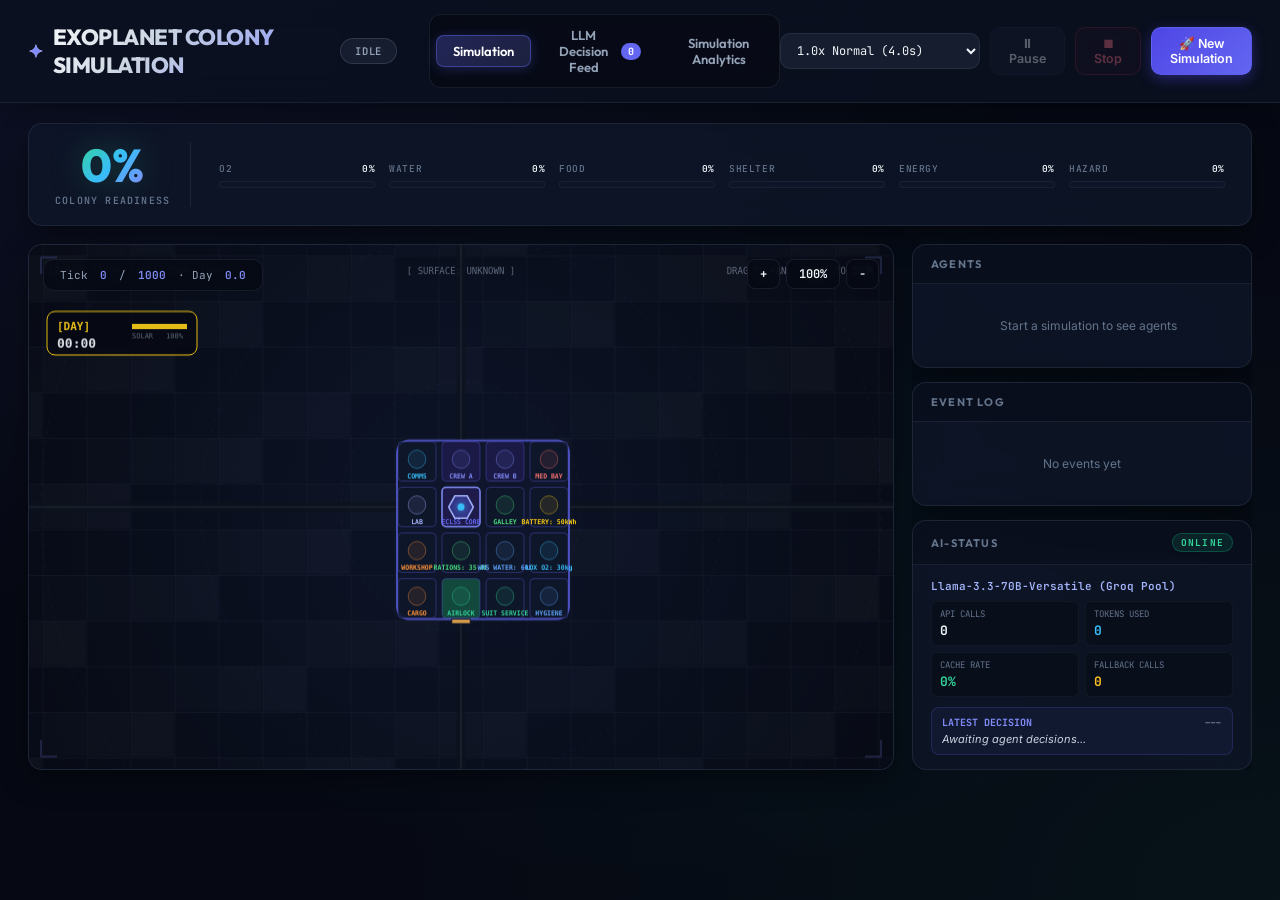
==== frontend/index.html @ 88c15e95 "Initial commit: Exoplanet Survival Simulation - Microsoft AI Innovators LLM-powered multi-agent colo" ====
<!DOCTYPE html>
<html lang="en">

<head>
    <meta charset="UTF-8">
    <meta name="viewport" content="width=device-width, initial-scale=1.0">
    <title>Exoplanet Colony Simulation</title>
    <meta name="description" content="AI-driven multi-agent colony simulation on exoplanets">
    <link
        href="https://fonts.googleapis.com/css2?family=Outfit:wght@400;500;600;700;800&family=Inter:wght@300;400;500;600;700&family=JetBrains+Mono:wght@400;500;600&display=swap"
        rel="stylesheet">
    <style>
        :root {
            --bg-primary: #060913;
            --bg-secondary: #0b1120;
            --bg-card: rgba(15, 23, 42, 0.75);
            --bg-card-hover: rgba(30, 41, 59, 0.85);
            --border: rgba(148, 163, 184, 0.12);
            --border-glow: rgba(99, 102, 241, 0.25);
            --text-primary: #f1f5f9;
            --text-secondary: #94a3b8;
            --text-muted: #64748b;
            --accent: #6366f1;
            --accent-light: #818cf8;
            --accent-glow: rgba(99, 102, 241, 0.35);
            --success: #10b981;
            --warning: #f59e0b;
            --danger: #f43f5e;
            --info: #0284c7;
            --o2: #38bdf8;
            --water: #06b6d4;
            --food: #10b981;
            --shelter: #f59e0b;
            --energy: #a855f7;
            --hazard: #f43f5e;
            --radius: 14px;
            --shadow: 0 10px 30px -5px rgba(0, 0, 0, 0.5);
        }

        * {
            box-sizing: border-box;
            margin: 0;
            padding: 0;
        }

        body {
            font-family: 'Inter', system-ui, -apple-system, sans-serif;
            background: var(--bg-primary);
            background-image:
                radial-gradient(at 0% 0%, rgba(99, 102, 241, 0.08) 0px, transparent 50%),
                radial-gradient(at 100% 100%, rgba(16, 185, 129, 0.05) 0px, transparent 50%),
                radial-gradient(at 50% 50%, rgba(6, 182, 212, 0.04) 0px, transparent 70%);
            background-attachment: fixed;
            color: var(--text-primary);
            min-height: 100vh;
            overflow-x: hidden;
        }

        /* === HEADER === */
        .header {
            background: rgba(11, 17, 32, 0.85);
            border-bottom: 1px solid var(--border);
            padding: 14px 28px;
            display: flex;
            align-items: center;
            justify-content: space-between;
            position: sticky;
            top: 0;
            z-index: 100;
            backdrop-filter: blur(16px);
            box-shadow: 0 4px 20px rgba(0, 0, 0, 0.3);
        }

        .header-left {
            display: flex;
            align-items: center;
            gap: 16px;
        }

        .logo {
            font-family: 'Outfit', sans-serif;
            font-size: 22px;
            font-weight: 800;
            background: linear-gradient(135deg, #ffffff 0%, #cbd5e1 40%, #818cf8 100%);
            -webkit-background-clip: text;
            -webkit-text-fill-color: transparent;
            letter-spacing: -0.5px;
            display: flex;
            align-items: center;
            gap: 10px;
        }

        .logo::before {
            content: '✦';
            font-size: 18px;
            color: var(--accent-light);
            -webkit-text-fill-color: var(--accent-light);
        }

        .status-badge {
            padding: 5px 14px;
            border-radius: 20px;
            font-family: 'JetBrains Mono', monospace;
            font-size: 10.5px;
            font-weight: 600;
            text-transform: uppercase;
            letter-spacing: 0.8px;
            backdrop-filter: blur(8px);
        }

        .status-idle {
            background: rgba(100, 116, 139, 0.15);
            color: var(--text-secondary);
            border: 1px solid rgba(148, 163, 184, 0.2);
        }

        .status-running {
            background: rgba(16, 185, 129, 0.12);
            color: #34d399;
            border: 1px solid rgba(16, 185, 129, 0.35);
            box-shadow: 0 0 12px rgba(16, 185, 129, 0.2);
            animation: pulse 2s infinite;
        }

        .status-paused {
            background: rgba(245, 158, 11, 0.15);
            color: #fbbf24;
            border: 1px solid rgba(245, 158, 11, 0.35);
        }

        .status-stopped {
            background: rgba(244, 63, 94, 0.15);
            color: #fb7185;
            border: 1px solid rgba(244, 63, 94, 0.35);
        }

        .status-restarting {
            background: rgba(168, 85, 247, 0.14);
            color: #c084fc;
            border: 1px solid rgba(168, 85, 247, 0.4);
            box-shadow: 0 0 12px rgba(168, 85, 247, 0.18);
        }

        .debug-mode-badge {
            border: 1px solid rgba(244, 63, 94, 0.42);
            border-radius: 999px;
            background: rgba(76, 5, 25, 0.5);
            color: #fecdd3;
            padding: 5px 10px;
            display: inline-flex;
            align-items: center;
            gap: 6px;
            font: 600 10px/1 'JetBrains Mono', monospace;
            letter-spacing: 0.45px;
            cursor: pointer;
            transition: border-color 0.2s ease, background 0.2s ease, transform 0.2s ease;
        }

        .debug-mode-badge:hover {
            border-color: rgba(251, 113, 133, 0.8);
            background: rgba(136, 19, 55, 0.48);
            transform: translateY(-1px);
        }

        .debug-mode-badge.pending {
            border-color: rgba(192, 132, 252, 0.65);
            background: rgba(88, 28, 135, 0.4);
            color: #e9d5ff;
        }

        .debug-mode-badge.hidden,
        .debug-loop-panel.hidden {
            display: none;
        }

        .debug-live-dot {
            width: 7px;
            height: 7px;
            border-radius: 50%;
            background: #fb7185;
            box-shadow: 0 0 9px rgba(251, 113, 133, 0.85);
            animation: debugPulse 1.35s ease-in-out infinite;
        }

        .debug-mode-badge.pending .debug-live-dot {
            background: #c084fc;
            box-shadow: 0 0 9px rgba(192, 132, 252, 0.9);
        }

        @keyframes debugPulse {
            0%, 100% { opacity: 1; transform: scale(1); }
            50% { opacity: 0.45; transform: scale(0.72); }
        }

        @keyframes pulse {

            0%,
            100% {
                opacity: 1;
                transform: scale(1);
            }

            50% {
                opacity: 0.85;
                transform: scale(0.98);
            }
        }

        .header-controls {
            display: flex;
            gap: 10px;
            align-items: center;
        }

        .btn {
            padding: 8px 18px;
            border-radius: 10px;
            border: 1px solid var(--border);
            background: rgba(30, 41, 59, 0.6);
            color: var(--text-primary);
            font-family: 'Inter', sans-serif;
            font-size: 12.5px;
            font-weight: 600;
            cursor: pointer;
            transition: all 0.25s cubic-bezier(0.4, 0, 0.2, 1);
            display: flex;
            align-items: center;
            gap: 6px;
            backdrop-filter: blur(8px);
        }

        .btn:hover {
            background: rgba(51, 65, 85, 0.8);
            border-color: rgba(129, 140, 248, 0.5);
            transform: translateY(-1px);
        }

        .btn-primary {
            background: linear-gradient(135deg, #4f46e5 0%, #6366f1 100%);
            border-color: rgba(99, 102, 241, 0.5);
            color: white;
            box-shadow: 0 4px 14px rgba(79, 70, 229, 0.4);
        }

        .btn-primary:hover {
            background: linear-gradient(135deg, #4338ca 0%, #4f46e5 100%);
            box-shadow: 0 6px 20px rgba(99, 102, 241, 0.6);
        }

        .btn-danger {
            border-color: rgba(244, 63, 94, 0.4);
            color: #fb7185;
            background: rgba(244, 63, 94, 0.08);
        }

        .btn-danger:hover {
            background: rgba(244, 63, 94, 0.2);
            border-color: #f43f5e;
        }

        .btn:disabled {
            opacity: 0.35;
            cursor: not-allowed;
            transform: none;
            box-shadow: none;
        }

        .speed-select {
            padding: 8px 12px;
            border-radius: 10px;
            border: 1px solid var(--border);
            background: rgba(30, 41, 59, 0.6);
            color: var(--text-primary);
            font-family: 'JetBrains Mono', monospace;
            font-size: 12px;
            outline: none;
            cursor: pointer;
        }

        .speed-select:focus {
            border-color: var(--accent);
        }

        /* === MAIN LAYOUT === */
        .main {
            display: grid;
            grid-template-columns: 1fr 340px;
            grid-template-rows: auto 1fr;
            gap: 18px;
            padding: 20px 28px;
            max-height: calc(100vh - 64px);
        }

        /* === COLONY SCORE (top bar) === */
        .colony-bar {
            grid-column: 1 / -1;
            background: rgba(15, 23, 42, 0.75);
            border: 1px solid var(--border);
            border-radius: var(--radius);
            padding: 18px 26px;
            display: flex;
            align-items: center;
            gap: 28px;
            backdrop-filter: blur(16px);
            box-shadow: var(--shadow);
        }

        .colony-overall {
            display: flex;
            flex-direction: column;
            align-items: center;
            min-width: 130px;
            padding-right: 20px;
            border-right: 1px solid var(--border);
        }

        .colony-score-value {
            font-family: 'Outfit', sans-serif;
            font-size: 46px;
            font-weight: 800;
            line-height: 1;
            background: linear-gradient(135deg, #34d399 0%, #38bdf8 50%, #818cf8 100%);
            -webkit-background-clip: text;
            -webkit-text-fill-color: transparent;
            filter: drop-shadow(0 0 16px rgba(52, 211, 153, 0.25));
        }

        .colony-score-label {
            font-family: 'JetBrains Mono', monospace;
            font-size: 10px;
            color: var(--text-muted);
            text-transform: uppercase;
            letter-spacing: 1.2px;
            margin-top: 6px;
            font-weight: 600;
        }

        .colony-categories {
            flex: 1;
            display: grid;
            grid-template-columns: repeat(6, 1fr);
            gap: 14px;
        }

        .cat-item {
            display: flex;
            flex-direction: column;
            gap: 6px;
        }

        .cat-label {
            font-family: 'JetBrains Mono', monospace;
            font-size: 9.5px;
            color: var(--text-muted);
            text-transform: uppercase;
            letter-spacing: 0.6px;
            display: flex;
            justify-content: space-between;
            font-weight: 500;
        }

        .cat-label span:last-child {
            color: var(--text-primary);
            font-weight: 600;
        }

        .cat-bar {
            height: 7px;
            border-radius: 4px;
            background: rgba(15, 23, 42, 0.9);
            border: 1px solid rgba(255, 255, 255, 0.05);
            overflow: hidden;
        }

        .cat-fill {
            height: 100%;
            border-radius: 4px;
            transition: width 0.6s cubic-bezier(0.4, 0, 0.2, 1);
        }

        .cat-o2 .cat-fill {
            background: linear-gradient(90deg, #0284c7, #38bdf8);
        }

        .cat-water .cat-fill {
            background: linear-gradient(90deg, #0891b2, #06b6d4);
        }

        .cat-food .cat-fill {
            background: linear-gradient(90deg, #059669, #10b981);
        }

        .cat-shelter .cat-fill {
            background: linear-gradient(90deg, #d97706, #f59e0b);
        }

        .cat-energy .cat-fill {
            background: linear-gradient(90deg, #7c3aed, #a855f7);
        }

        .cat-hazard .cat-fill {
            background: linear-gradient(90deg, #e11d48, #f43f5e);
        }

        /* === SIMULATION VIEW === */
        .sim-area {
            background: rgba(15, 23, 42, 0.85);
            border: 1px solid var(--border);
            border-radius: var(--radius);
            overflow: hidden;
            position: relative;
            min-height: 440px;
            box-shadow: var(--shadow);
            user-select: none;
        }

        .sim-canvas {
            width: 100%;
            height: 100%;
            display: block;
            cursor: grab;
        }

        .sim-canvas:active {
            cursor: grabbing;
        }

        .tick-counter {
            position: absolute;
            top: 14px;
            left: 14px;
            background: rgba(6, 9, 19, 0.8);
            border: 1px solid var(--border);
            backdrop-filter: blur(12px);
            padding: 8px 16px;
            border-radius: 10px;
            font-family: 'JetBrains Mono', monospace;
            font-size: 11px;
            color: var(--text-secondary);
            display: flex;
            gap: 12px;
            align-items: center;
            z-index: 10;
        }

        .tick-counter span {
            color: #818cf8;
            font-weight: 600;
        }

        .map-controls {
            position: absolute;
            top: 14px;
            right: 14px;
            display: flex;
            gap: 6px;
            z-index: 10;
        }

        .map-btn {
            background: rgba(6, 9, 19, 0.8);
            border: 1px solid var(--border);
            color: var(--text-primary);
            backdrop-filter: blur(12px);
            padding: 6px 12px;
            border-radius: 8px;
            font-family: 'JetBrains Mono', monospace;
            font-size: 12px;
            font-weight: 600;
            cursor: pointer;
            transition: all 0.2s;
        }

        .map-btn:hover {
            background: rgba(30, 41, 59, 0.9);
            border-color: var(--accent);
            color: #818cf8;
        }

        /* === SIDEBAR === */
        .sidebar {
            display: flex;
            flex-direction: column;
            gap: 14px;
            overflow-y: auto;
            max-height: calc(100vh - 180px);
            scrollbar-width: thin;
            scrollbar-color: var(--border) transparent;
        }

        .panel {
            background: rgba(15, 23, 42, 0.75);
            border: 1px solid var(--border);
            border-radius: var(--radius);
            overflow: hidden;
            backdrop-filter: blur(16px);
            box-shadow: var(--shadow);
        }

        .panel-header {
            padding: 12px 18px;
            font-family: 'Outfit', sans-serif;
            font-size: 11px;
            font-weight: 700;
            text-transform: uppercase;
            letter-spacing: 1.2px;
            color: var(--text-muted);
            border-bottom: 1px solid var(--border);
            background: rgba(6, 9, 19, 0.4);
            display: flex;
            align-items: center;
            justify-content: space-between;
        }

        .panel-body {
            padding: 14px 18px;
        }

        #agentsPanel {
            max-height: 380px;
            overflow-y: auto;
            scrollbar-width: thin;
            scrollbar-color: rgba(148, 163, 184, 0.2) transparent;
            padding-right: 6px;
        }

        /* === AGENT CARDS === */
        .agent-card {
            padding: 12px;
            border: 1px solid rgba(255, 255, 255, 0.04);
            border-radius: 10px;
            background: rgba(30, 41, 59, 0.3);
            margin-bottom: 8px;
            transition: all 0.2s cubic-bezier(0.4, 0, 0.2, 1);
        }

        .agent-card:last-child {
            margin-bottom: 0;
        }

        .agent-card:hover {
            background: rgba(30, 41, 59, 0.6);
            border-color: rgba(129, 140, 248, 0.3);
            transform: translateX(2px);
        }

        .agent-card:last-child {
            border-bottom: none;
        }

        .agent-card:hover {
            background: rgba(255, 255, 255, 0.03);
        }

        .agent-header {
            display: flex;
            align-items: center;
            justify-content: space-between;
            margin-bottom: 8px;
        }

        .agent-name {
            font-weight: 600;
            font-size: 13px;
            display: flex;
            align-items: center;
            gap: 6px;
        }

        .agent-status-dot {
            width: 6px;
            height: 6px;
            border-radius: 50%;
            background: var(--success);
        }

        .agent-status-dot.dead {
            background: var(--danger);
        }

        .agent-action {
            font-size: 11px;
            color: var(--text-muted);
            font-family: 'JetBrains Mono', monospace;
        }

        .need-bars {
            display: grid;
            grid-template-columns: repeat(2, 1fr);
            gap: 5px 8px;
            margin-top: 4px;
        }

        .need-bar {
            display: flex;
            flex-direction: column;
            gap: 2px;
            background: rgba(15, 23, 42, 0.4);
            padding: 3px 6px;
            border-radius: 4px;
            border: 1px solid rgba(255, 255, 255, 0.03);
        }

        .need-header {
            display: flex;
            justify-content: space-between;
            align-items: center;
            font-size: 8.5px;
            font-family: 'JetBrains Mono', monospace;
            line-height: 1.1;
        }

        .need-label {
            font-size: 8.5px;
            color: var(--text-muted);
            font-weight: 700;
            text-transform: uppercase;
        }

        .need-status {
            font-size: 8px;
            font-weight: 700;
            white-space: nowrap;
        }

        .need-track {
            height: 3.5px;
            border-radius: 2px;
            background: rgba(2, 6, 23, 0.8);
            overflow: hidden;
            margin-top: 1px;
        }

        .need-fill {
            height: 100%;
            border-radius: 2px;
            transition: width 0.3s ease, background 0.3s;
        }

        /* === EVENT LOG === */
        .event-log {
            max-height: 200px;
            overflow-y: auto;
            scrollbar-width: thin;
        }

        .event-item {
            padding: 6px 0;
            font-size: 12px;
            color: var(--text-secondary);
            border-bottom: 1px solid rgba(255, 255, 255, 0.03);
            display: flex;
            gap: 8px;
        }

        .event-tick {
            font-family: 'JetBrains Mono', monospace;
            color: var(--text-muted);
            font-size: 10px;
            min-width: 36px;
        }

        .event-text {
            flex: 1;
        }

        .event-death {
            color: var(--danger);
        }

        .event-build {
            color: var(--success);
        }

        .event-world {
            color: var(--warning);
        }

        .event-llm {
            color: #c084fc;
            font-weight: 500;
        }

        /* === START MODAL === */
        .modal-overlay {
            position: fixed;
            inset: 0;
            background: rgba(0, 0, 0, 0.6);
            backdrop-filter: blur(4px);
            z-index: 200;
            display: flex;
            align-items: center;
            justify-content: center;
        }

        .modal-overlay.hidden {
            display: none;
        }

        .modal {
            background: var(--bg-card);
            border: 1px solid var(--border);
            border-radius: 16px;
            padding: 32px;
            width: 420px;
            box-shadow: var(--shadow);
        }

        .modal h2 {
            font-size: 20px;
            font-weight: 700;
            margin-bottom: 20px;
            background: linear-gradient(135deg, var(--accent), #818cf8);
            -webkit-background-clip: text;
            -webkit-text-fill-color: transparent;
        }

        .form-group {
            margin-bottom: 16px;
        }

        .form-group label {
            display: block;
            font-size: 12px;
            color: var(--text-muted);
            margin-bottom: 6px;
            text-transform: uppercase;
            letter-spacing: 0.5px;
        }

        .form-group select,
        .form-group input {
            width: 100%;
            padding: 10px 12px;
            border-radius: 8px;
            border: 1px solid var(--border);
            background: var(--bg-primary);
            color: var(--text-primary);
            font-family: inherit;
            font-size: 14px;
        }

        .modal-actions {
            display: flex;
            gap: 8px;
            margin-top: 24px;
        }

        .modal-actions .btn {
            flex: 1;
            justify-content: center;
        }

        .debug-launch-card {
            margin-top: 4px;
            padding: 14px;
            border: 1px solid rgba(244, 63, 94, 0.25);
            border-radius: 11px;
            background: linear-gradient(135deg, rgba(76, 5, 25, 0.24), rgba(88, 28, 135, 0.14));
        }

        .form-group label.debug-toggle-control {
            margin: 0;
            display: flex;
            align-items: flex-start;
            gap: 11px;
            color: var(--text-primary);
            text-transform: none;
            letter-spacing: 0;
            cursor: pointer;
        }

        .debug-toggle-control input {
            position: absolute;
            opacity: 0;
            pointer-events: none;
        }

        .debug-toggle-switch {
            position: relative;
            width: 38px;
            height: 21px;
            flex: 0 0 38px;
            margin-top: 1px;
            border-radius: 999px;
            border: 1px solid rgba(148, 163, 184, 0.34);
            background: rgba(30, 41, 59, 0.9);
            transition: background 0.2s ease, border-color 0.2s ease;
        }

        .debug-toggle-switch::after {
            content: '';
            position: absolute;
            top: 3px;
            left: 3px;
            width: 13px;
            height: 13px;
            border-radius: 50%;
            background: #94a3b8;
            transition: transform 0.2s ease, background 0.2s ease;
        }

        .debug-toggle-control input:checked + .debug-toggle-switch {
            border-color: rgba(251, 113, 133, 0.72);
            background: rgba(190, 18, 60, 0.72);
        }

        .debug-toggle-control input:checked + .debug-toggle-switch::after {
            transform: translateX(17px);
            background: #fff1f2;
        }

        .debug-toggle-control input:focus-visible + .debug-toggle-switch {
            outline: 2px solid #818cf8;
            outline-offset: 2px;
        }

        .debug-toggle-copy strong {
            display: block;
            font-size: 12.5px;
            color: #fda4af;
        }

        .debug-toggle-copy small {
            display: block;
            margin-top: 3px;
            color: var(--text-muted);
            font-size: 10.5px;
            line-height: 1.4;
        }

        .debug-delay-setting {
            display: grid;
            grid-template-columns: 1fr 100px;
            align-items: center;
            gap: 12px;
            margin-top: 12px;
            padding-top: 11px;
            border-top: 1px solid rgba(244, 63, 94, 0.14);
        }

        .debug-delay-setting span {
            color: var(--text-secondary);
            font-size: 11px;
        }

        .form-group .debug-delay-setting input {
            padding: 7px 9px;
            text-align: right;
            font-family: 'JetBrains Mono', monospace;
            font-size: 12px;
        }

        .form-group .debug-delay-setting input:disabled {
            opacity: 0.45;
            cursor: not-allowed;
        }

        .debug-loop-panel {
            position: fixed;
            top: 78px;
            right: 18px;
            z-index: 98;
            width: min(380px, calc(100vw - 36px));
            max-height: calc(100vh - 96px);
            overflow: hidden;
            border: 1px solid rgba(244, 63, 94, 0.34);
            border-radius: 14px;
            background: rgba(9, 13, 27, 0.94);
            box-shadow: 0 18px 50px rgba(0, 0, 0, 0.48), 0 0 24px rgba(190, 18, 60, 0.08);
            backdrop-filter: blur(18px);
        }

        .debug-loop-panel.pending {
            border-color: rgba(192, 132, 252, 0.44);
            box-shadow: 0 18px 50px rgba(0, 0, 0, 0.48), 0 0 26px rgba(126, 34, 206, 0.12);
        }

        .debug-loop-panel.collapsed {
            width: min(310px, calc(100vw - 36px));
        }

        .debug-loop-panel.collapsed .debug-loop-body {
            display: none;
        }

        .debug-loop-header {
            min-height: 48px;
            padding: 10px 12px;
            display: flex;
            align-items: center;
            justify-content: space-between;
            gap: 10px;
            border-bottom: 1px solid rgba(244, 63, 94, 0.14);
            background: linear-gradient(120deg, rgba(76, 5, 25, 0.42), rgba(30, 41, 59, 0.2));
        }

        .debug-loop-panel.collapsed .debug-loop-header {
            border-bottom: 0;
        }

        .debug-loop-title {
            display: flex;
            align-items: center;
            gap: 8px;
            min-width: 0;
        }

        .debug-loop-title-copy {
            min-width: 0;
        }

        .debug-loop-title-copy strong {
            display: block;
            color: #fecdd3;
            font: 700 11px/1.2 'JetBrains Mono', monospace;
            letter-spacing: 0.5px;
        }

        .debug-loop-title-copy span {
            display: block;
            margin-top: 2px;
            overflow: hidden;
            color: #94a3b8;
            font-size: 9.5px;
            text-overflow: ellipsis;
            white-space: nowrap;
        }

        .debug-panel-toggle {
            width: 28px;
            height: 28px;
            display: grid;
            place-items: center;
            border: 1px solid rgba(148, 163, 184, 0.2);
            border-radius: 7px;
            background: rgba(15, 23, 42, 0.64);
            color: #cbd5e1;
            cursor: pointer;
        }

        .debug-loop-body {
            padding: 12px;
            overflow-y: auto;
            max-height: calc(100vh - 145px);
        }

        .debug-loop-stats {
            display: grid;
            grid-template-columns: repeat(3, 1fr);
            gap: 7px;
        }

        .debug-stat {
            min-width: 0;
            padding: 9px 8px;
            border: 1px solid rgba(148, 163, 184, 0.11);
            border-radius: 9px;
            background: rgba(15, 23, 42, 0.66);
        }

        .debug-stat-label {
            color: #64748b;
            font: 600 8.5px/1.2 'JetBrains Mono', monospace;
            letter-spacing: 0.35px;
            text-transform: uppercase;
        }

        .debug-stat-value {
            margin-top: 5px;
            overflow: hidden;
            color: #f8fafc;
            font: 700 16px/1 'JetBrains Mono', monospace;
            text-overflow: ellipsis;
            white-space: nowrap;
        }

        .debug-stat-value.status-text {
            color: #fda4af;
            font-size: 10px;
            line-height: 16px;
            text-transform: uppercase;
        }

        .debug-loop-panel.pending .debug-stat-value.status-text,
        .debug-loop-panel.pending #debugRestartCountdown {
            color: #d8b4fe;
        }

        .debug-loop-message {
            margin-top: 8px;
            padding: 7px 9px;
            border-left: 2px solid rgba(251, 113, 133, 0.65);
            border-radius: 5px;
            background: rgba(76, 5, 25, 0.22);
            color: #cbd5e1;
            font-size: 10.5px;
            line-height: 1.4;
        }

        .debug-loop-panel.pending .debug-loop-message {
            border-left-color: #c084fc;
            background: rgba(88, 28, 135, 0.18);
        }

        .debug-history-heading {
            margin: 12px 1px 7px;
            display: flex;
            align-items: center;
            justify-content: space-between;
            color: #94a3b8;
            font: 700 9.5px/1.2 'JetBrains Mono', monospace;
            letter-spacing: 0.4px;
            text-transform: uppercase;
        }

        .debug-history-count {
            min-width: 20px;
            padding: 2px 6px;
            border-radius: 999px;
            background: rgba(244, 63, 94, 0.12);
            color: #fda4af;
            text-align: center;
        }

        .debug-history-list {
            display: flex;
            flex-direction: column;
            gap: 6px;
        }

        .debug-history-empty {
            padding: 12px;
            border: 1px dashed rgba(148, 163, 184, 0.14);
            border-radius: 8px;
            color: #64748b;
            font-size: 10.5px;
            text-align: center;
        }

        .debug-history-item {
            padding: 8px 9px;
            border: 1px solid rgba(148, 163, 184, 0.1);
            border-radius: 8px;
            background: rgba(2, 6, 23, 0.45);
        }

        .debug-history-meta {
            display: flex;
            align-items: center;
            justify-content: space-between;
            gap: 8px;
            color: #94a3b8;
            font: 600 9.5px/1.2 'JetBrains Mono', monospace;
        }

        .debug-history-attempt {
            color: #fda4af;
        }

        .debug-history-reason {
            overflow: hidden;
            text-overflow: ellipsis;
            white-space: nowrap;
        }

        .debug-death-list {
            margin-top: 6px;
            display: flex;
            flex-wrap: wrap;
            gap: 4px;
        }

        .debug-death-chip {
            max-width: 100%;
            padding: 3px 6px;
            overflow: hidden;
            border: 1px solid rgba(244, 63, 94, 0.18);
            border-radius: 5px;
            background: rgba(76, 5, 25, 0.25);
            color: #fecdd3;
            font-size: 9.5px;
            text-overflow: ellipsis;
            white-space: nowrap;
        }

        .debug-no-deaths {
            margin-top: 6px;
            color: #6ee7b7;
            font-size: 9.5px;
        }

        .debug-loop-note {
            margin-top: 9px;
            color: #64748b;
            font-size: 9px;
            line-height: 1.35;
        }

        /* === RESPONSIVE === */
        @media (max-width: 900px) {
            .main {
                grid-template-columns: 1fr;
            }

            .colony-categories {
                grid-template-columns: repeat(3, 1fr);
            }

            .debug-loop-panel,
            .debug-loop-panel.collapsed {
                top: auto;
                right: 10px;
                bottom: 10px;
                width: calc(100vw - 20px);
                max-height: min(62vh, 520px);
            }

            .debug-loop-body {
                max-height: calc(min(62vh, 520px) - 49px);
            }
        }

        /* === TAB NAVIGATION === */
        .nav-tabs {
            display: flex;
            align-items: center;
            gap: 6px;
            background: rgba(6, 9, 19, 0.7);
            padding: 4px 6px;
            border-radius: 12px;
            border: 1px solid var(--border);
            backdrop-filter: blur(12px);
        }

        .nav-tab {
            padding: 7px 16px;
            border-radius: 8px;
            border: 1px solid transparent;
            background: transparent;
            color: var(--text-secondary);
            font-family: 'Outfit', sans-serif;
            font-size: 13px;
            font-weight: 600;
            cursor: pointer;
            transition: all 0.25s cubic-bezier(0.4, 0, 0.2, 1);
            display: flex;
            align-items: center;
            gap: 8px;
        }

        .nav-tab:hover {
            color: var(--text-primary);
            background: rgba(255, 255, 255, 0.05);
        }

        .nav-tab.active {
            background: linear-gradient(135deg, rgba(99, 102, 241, 0.3) 0%, rgba(129, 140, 248, 0.18) 100%);
            border-color: rgba(99, 102, 241, 0.45);
            color: #ffffff;
            box-shadow: 0 2px 12px rgba(99, 102, 241, 0.25);
        }

        .tab-badge {
            background: var(--accent);
            color: white;
            font-size: 10px;
            font-family: 'JetBrains Mono', monospace;
            padding: 2px 7px;
            border-radius: 10px;
            font-weight: 700;
        }

        /* === TAB VIEWS === */
        .tab-view {
            display: none;
        }

        .tab-view.active {
            display: block;
        }

        .tab-view.active.grid-layout {
            display: grid;
        }

        /* === NEURAL FEED TAB VIEW === */
        .neural-container {
            padding: 20px 28px;
            max-width: 1400px;
            margin: 0 auto;
            display: flex;
            flex-direction: column;
            gap: 18px;
        }

        .neural-header-stats {
            display: grid;
            grid-template-columns: repeat(auto-fit, minmax(200px, 1fr));
            gap: 14px;
        }

        .neural-stat-card {
            background: rgba(15, 23, 42, 0.75);
            border: 1px solid var(--border);
            border-radius: var(--radius);
            padding: 16px 20px;
            backdrop-filter: blur(16px);
            box-shadow: var(--shadow);
            position: relative;
            overflow: hidden;
        }

        .neural-stat-card::after {
            content: '';
            position: absolute;
            top: 0;
            left: 0;
            right: 0;
            height: 2px;
            background: linear-gradient(90deg, transparent, var(--accent), transparent);
        }

        .neural-stat-val {
            font-family: 'Outfit', sans-serif;
            font-size: 26px;
            font-weight: 800;
            color: #f1f5f9;
            margin-top: 4px;
        }

        .neural-stat-lbl {
            font-family: 'JetBrains Mono', monospace;
            font-size: 10.5px;
            color: var(--text-muted);
            text-transform: uppercase;
            letter-spacing: 0.8px;
        }

        .neural-controls {
            background: rgba(15, 23, 42, 0.75);
            border: 1px solid var(--border);
            border-radius: var(--radius);
            padding: 14px 20px;
            display: flex;
            align-items: center;
            justify-content: space-between;
            gap: 16px;
            flex-wrap: wrap;
            backdrop-filter: blur(16px);
        }

        .filter-group {
            display: flex;
            align-items: center;
            gap: 8px;
            flex-wrap: wrap;
        }

        .filter-btn {
            background: rgba(30, 41, 59, 0.5);
            border: 1px solid var(--border);
            color: var(--text-secondary);
            padding: 6px 12px;
            border-radius: 8px;
            font-size: 12px;
            font-weight: 500;
            cursor: pointer;
            transition: all 0.2s;
        }

        .filter-btn:hover {
            background: rgba(51, 65, 85, 0.7);
            color: var(--text-primary);
        }

        .filter-btn.active {
            background: rgba(99, 102, 241, 0.25);
            border-color: var(--accent);
            color: #c7d2fe;
            font-weight: 600;
        }

        .search-input {
            background: var(--bg-primary);
            border: 1px solid var(--border);
            color: var(--text-primary);
            padding: 7px 14px;
            border-radius: 8px;
            font-size: 12px;
            font-family: inherit;
            min-width: 240px;
            outline: none;
        }

        .search-input:focus {
            border-color: var(--accent);
        }

        .neural-feed {
            display: flex;
            flex-direction: column;
            gap: 14px;
            max-height: calc(100vh - 280px);
            overflow-y: auto;
            padding-right: 8px;
            scrollbar-width: thin;
            scrollbar-color: var(--border) transparent;
        }

        /* LLM Event Cards */
        .llm-card {
            background: rgba(15, 23, 42, 0.85);
            border: 1px solid var(--border);
            border-radius: 12px;
            padding: 16px 20px;
            backdrop-filter: blur(16px);
            box-shadow: var(--shadow);
            transition: all 0.2s;
            border-left: 4px solid var(--accent);
        }

        .llm-card:hover {
            background: rgba(30, 41, 59, 0.7);
            border-color: rgba(129, 140, 248, 0.3);
            transform: translateY(-1px);
        }

        .llm-card.type-strategic {
            border-left-color: #818cf8;
        }

        .llm-card.type-tactical {
            border-left-color: #f59e0b;
        }

        .llm-card.type-dialogue {
            border-left-color: #38bdf8;
        }

        .llm-card.type-reflection {
            border-left-color: #10b981;
        }

        .llm-card-header {
            display: flex;
            align-items: center;
            justify-content: space-between;
            margin-bottom: 10px;
        }

        .llm-card-meta {
            display: flex;
            align-items: center;
            gap: 10px;
        }

        .llm-type-badge {
            font-family: 'JetBrains Mono', monospace;
            font-size: 10px;
            font-weight: 700;
            padding: 3px 8px;
            border-radius: 6px;
            text-transform: uppercase;
            letter-spacing: 0.5px;
        }

        .llm-type-badge.strategic {
            background: rgba(99, 102, 241, 0.18);
            color: #a5b4fc;
            border: 1px solid rgba(99, 102, 241, 0.3);
        }

        .llm-type-badge.tactical {
            background: rgba(245, 158, 11, 0.18);
            color: #fcd34d;
            border: 1px solid rgba(245, 158, 11, 0.3);
        }

        .llm-type-badge.dialogue {
            background: rgba(56, 189, 248, 0.18);
            color: #7dd3fc;
            border: 1px solid rgba(56, 189, 248, 0.3);
        }

        .llm-type-badge.reflection {
            background: rgba(16, 185, 129, 0.18);
            color: #6ee7b7;
            border: 1px solid rgba(16, 185, 129, 0.3);
        }

        .llm-agent-tag {
            font-weight: 700;
            font-size: 13px;
            display: flex;
            align-items: center;
            gap: 6px;
        }

        .llm-token-pill {
            font-family: 'JetBrains Mono', monospace;
            font-size: 11px;
            color: var(--text-muted);
            background: rgba(0, 0, 0, 0.25);
            padding: 3px 8px;
            border-radius: 6px;
            border: 1px solid rgba(255, 255, 255, 0.05);
        }

        .llm-reasoning-box {
            font-size: 12.5px;
            color: #cbd5e1;
            line-height: 1.5;
            background: rgba(6, 9, 19, 0.5);
            padding: 12px 14px;
            border-radius: 8px;
            border-left: 3px solid rgba(129, 140, 248, 0.4);
            margin-top: 8px;
            font-style: italic;
        }

        .llm-dialogue-bubble {
            background: rgba(6, 182, 212, 0.08);
            border: 1px solid rgba(6, 182, 212, 0.25);
            border-radius: 10px;
            padding: 12px 16px;
            margin-top: 8px;
            color: #e0f2fe;
            font-size: 13px;
            line-height: 1.4;
        }

        .llm-steps-chain {
            display: flex;
            flex-direction: column;
            gap: 4px;
            margin-top: 8px;
        }

        .llm-step-item {
            font-size: 11.5px;
            color: var(--text-secondary);
            font-family: 'JetBrains Mono', monospace;
            background: rgba(30, 41, 59, 0.4);
            padding: 4px 10px;
            border-radius: 6px;
            display: flex;
            align-items: center;
            gap: 8px;
        }

        /* === ANALYTICS VIEW === */
        .analytics-container {
            padding: 20px 28px;
            max-width: 1400px;
            margin: 0 auto;
            display: grid;
            grid-template-columns: repeat(auto-fit, minmax(360px, 1fr));
            gap: 18px;
        }
    </style>
    <!-- Reversible visual experiment: remove these two includes to restore the legacy skin. -->
    <link rel="stylesheet" href="/static/theme-industrial.css?v=15">
    <script src="/static/tactical-industrial.js?v=15"></script>
</head>

<body>

    <!-- HEADER -->
    <header class="header">
        <div class="header-left">
            <div class="logo">EXOPLANET COLONY SIMULATION</div>
            <div id="statusBadge" class="status-badge status-idle">IDLE</div>
            <button id="debugModeBadge" class="debug-mode-badge hidden" type="button" onclick="toggleDebugPanel()"
                aria-controls="debugLoopPanel" aria-expanded="true" title="Show or collapse debug loop details">
                <span class="debug-live-dot" aria-hidden="true"></span>
                <span>DEBUG LOOP</span>
                <strong id="debugAttemptBadge">#1</strong>
            </button>
            <div id="planetName" style="font-size:13px;color:var(--text-muted);font-family:'JetBrains Mono',monospace;">
            </div>

            <!-- NAVIGATION TABS -->
            <div class="nav-tabs">
                <button class="nav-tab active" id="tabBtnSim" onclick="switchTab('sim')">
                    <span>Simulation</span>
                </button>
                <button class="nav-tab" id="tabBtnNeural" onclick="switchTab('neural')">
                    <span>LLM Decision Feed</span>
                    <span class="tab-badge" id="neuralBadge">0</span>
                </button>
                <button class="nav-tab" id="tabBtnAnalytics" onclick="switchTab('analytics')">
                    <span>Simulation Analytics</span>
                </button>
            </div>
        </div>
        <div class="header-controls">
            <select id="speedSelect" class="speed-select" title="Simulation speed">
                <option value="0.5">0.5x Yavaş (8.0s)</option>
                <option value="1" selected>1.0x Normal (4.0s)</option>
                <option value="2">2.0x Hızlı (2.0s)</option>
                <option value="5">5.0x Turbo (0.8s)</option>
                <option value="10">10x Ultra (0.4s)</option>
                <option value="25">25x Diagnostic (0.16s)</option>
                <option value="50">50x Audit (0.08s)</option>
            </select>
            <button id="btnPause" class="btn" disabled>⏸ Pause</button>
            <button id="btnStop" class="btn btn-danger" disabled>⏹ Stop</button>
            <button id="btnStart" class="btn btn-primary" onclick="showModal()">🚀 New Simulation</button>
        </div>
    </header>

    <!-- DEBUG AUTO-RESTART STATUS (visible only for an active debug session) -->
    <aside class="debug-loop-panel hidden" id="debugLoopPanel" aria-live="polite" aria-label="Debug auto-restart status">
        <div class="debug-loop-header">
            <div class="debug-loop-title">
                <span class="debug-live-dot" aria-hidden="true"></span>
                <div class="debug-loop-title-copy">
                    <strong>DEBUG AUTO-RESTART</strong>
                    <span id="debugPanelSubtitle">Continuous failure observation is active</span>
                </div>
            </div>
            <button class="debug-panel-toggle" id="debugPanelToggle" type="button" onclick="toggleDebugPanel()"
                aria-label="Collapse debug panel" title="Collapse debug panel">−</button>
        </div>
        <div class="debug-loop-body">
            <div class="debug-loop-stats">
                <div class="debug-stat">
                    <div class="debug-stat-label">Attempt</div>
                    <div class="debug-stat-value" id="debugAttemptValue">#1</div>
                </div>
                <div class="debug-stat">
                    <div class="debug-stat-label">State</div>
                    <div class="debug-stat-value status-text" id="debugRunState">RUNNING</div>
                </div>
                <div class="debug-stat">
                    <div class="debug-stat-label">Restart in</div>
                    <div class="debug-stat-value" id="debugRestartCountdown">—</div>
                </div>
            </div>
            <div class="debug-loop-message" id="debugLoopMessage">Attempt is running. Fatal outcomes will be recorded here.</div>
            <div class="debug-history-heading">
                <span>Attempt death history</span>
                <span class="debug-history-count" id="debugHistoryCount">0</span>
            </div>
            <div class="debug-history-list" id="debugHistoryList">
                <div class="debug-history-empty">No completed attempts yet.</div>
            </div>
            <div class="debug-loop-note">Use Stop to cancel both the current simulation and the pending debug restart.</div>
        </div>
    </aside>

    <!-- ============================================================ -->
    <!-- TAB 1: SIMULATION & COLONY MAP VIEW -->
    <!-- ============================================================ -->
    <div id="viewSim" class="tab-view active">
        <div class="main">

            <!-- COLONY SCORE BAR -->
            <div class="colony-bar">
                <div class="colony-overall">
                    <div class="colony-score-value" id="colonyScore">0%</div>
                    <div class="colony-score-label">Colony Readiness</div>
                </div>
                <div class="colony-categories">
                    <div class="cat-item cat-o2">
                        <div class="cat-label"><span>O2</span><span id="catO2Val">0%</span></div>
                        <div class="cat-bar">
                            <div class="cat-fill" id="catO2Bar" style="width:0%"></div>
                        </div>
                    </div>
                    <div class="cat-item cat-water">
                        <div class="cat-label"><span>Water</span><span id="catWaterVal">0%</span></div>
                        <div class="cat-bar">
                            <div class="cat-fill" id="catWaterBar" style="width:0%"></div>
                        </div>
                    </div>
                    <div class="cat-item cat-food">
                        <div class="cat-label"><span>Food</span><span id="catFoodVal">0%</span></div>
                        <div class="cat-bar">
                            <div class="cat-fill" id="catFoodBar" style="width:0%"></div>
                        </div>
                    </div>
                    <div class="cat-item cat-shelter">
                        <div class="cat-label"><span>Shelter</span><span id="catShelterVal">0%</span></div>
                        <div class="cat-bar">
                            <div class="cat-fill" id="catShelterBar" style="width:0%"></div>
                        </div>
                    </div>
                    <div class="cat-item cat-energy">
                        <div class="cat-label"><span>Energy</span><span id="catEnergyVal">0%</span></div>
                        <div class="cat-bar">
                            <div class="cat-fill" id="catEnergyBar" style="width:0%"></div>
                        </div>
                    </div>
                    <div class="cat-item cat-hazard">
                        <div class="cat-label"><span>Hazard</span><span id="catHazardVal">0%</span></div>
                        <div class="cat-bar">
                            <div class="cat-fill" id="catHazardBar" style="width:0%"></div>
                        </div>
                    </div>
                </div>
            </div>

            <!-- SIMULATION VIEW -->
            <div class="sim-area">
                <canvas id="simCanvas" class="sim-canvas"></canvas>
                <div class="tick-counter">Tick <span id="tickNum">0</span> / <span id="tickMax">1000</span> · Day <span
                        id="simDay">0.0</span></div>
                <div class="map-controls">
                    <button id="btnZoomIn" class="map-btn" title="Zoom In">+</button>
                    <button id="btnZoomReset" class="map-btn" title="Reset View" id="lblZoom">100%</button>
                    <button id="btnZoomOut" class="map-btn" title="Zoom Out">−</button>
                </div>
            </div>

            <!-- SIDEBAR -->
            <div class="sidebar">

                <!-- AGENTS PANEL -->
                <div class="panel">
                    <div class="panel-header">Agents</div>
                    <div class="panel-body" id="agentsPanel">
                        <div style="color:var(--text-muted);font-size:12px;text-align:center;padding:20px">
                            Start a simulation to see agents
                        </div>
                    </div>
                </div>

                <!-- EVENT LOG -->
                <div class="panel">
                    <div class="panel-header">Event Log</div>
                    <div class="panel-body event-log" id="eventLog">
                        <div style="color:var(--text-muted);font-size:12px;text-align:center;padding:20px">
                            No events yet
                        </div>
                    </div>
                </div>

                <!-- AI-STATUS PANEL -->
                <div class="panel">
                    <div class="panel-header">
                        <span>AI-STATUS</span>
                        <span id="llmEngineBadge"
                            style="font-size:9.5px;font-family:'JetBrains Mono',monospace;color:#34d399;background:rgba(16,185,129,0.12);padding:2px 8px;border-radius:10px;border:1px solid rgba(16,185,129,0.3);">ONLINE</span>
                    </div>
                    <div class="panel-body" id="llmPanel" style="font-size:12px;color:var(--text-secondary)">
                        <div
                            style="font-size:11px;color:#a5b4fc;font-weight:600;margin-bottom:8px;font-family:'JetBrains Mono',monospace;">
                            <span id="llmModelName">Llama-3.3-70B-Versatile (Groq Pool)</span>
                        </div>
                        <div
                            style="display:grid;grid-template-columns:1fr 1fr;gap:6px;font-family:'JetBrains Mono',monospace;font-size:11px;">
                            <div
                                style="background:rgba(0,0,0,0.25);padding:6px 8px;border-radius:6px;border:1px solid rgba(255,255,255,0.04);">
                                <div style="color:var(--text-muted);font-size:9px;text-transform:uppercase;">API Calls
                                </div>
                                <div style="font-size:13px;font-weight:700;color:#f1f5f9;margin-top:2px;" id="llmCalls">
                                    0</div>
                            </div>
                            <div
                                style="background:rgba(0,0,0,0.25);padding:6px 8px;border-radius:6px;border:1px solid rgba(255,255,255,0.04);">
                                <div style="color:var(--text-muted);font-size:9px;text-transform:uppercase;">Tokens Used
                                </div>
                                <div style="font-size:13px;font-weight:700;color:#38bdf8;margin-top:2px;"
                                    id="llmTokens">0</div>
                            </div>
                            <div
                                style="background:rgba(0,0,0,0.25);padding:6px 8px;border-radius:6px;border:1px solid rgba(255,255,255,0.04);">
                                <div style="color:var(--text-muted);font-size:9px;text-transform:uppercase;">Cache Rate
                                </div>
                                <div style="font-size:13px;font-weight:700;color:#34d399;margin-top:2px;" id="llmCache">
                                    0%</div>
                            </div>
                            <div
                                style="background:rgba(0,0,0,0.25);padding:6px 8px;border-radius:6px;border:1px solid rgba(255,255,255,0.04);">
                                <div style="color:var(--text-muted);font-size:9px;text-transform:uppercase;">Fallback
                                    Calls</div>
                                <div style="font-size:13px;font-weight:700;color:#fbbf24;margin-top:2px;"
                                    id="llmFallback">0</div>
                            </div>
                        </div>

                        <!-- RECENT DECISION SUMMARY -->
                        <div
                            style="margin-top:10px;padding:8px 10px;background:rgba(99,102,241,0.06);border:1px solid rgba(99,102,241,0.2);border-radius:8px;">
                            <div
                                style="font-size:10px;color:#818cf8;font-weight:700;display:flex;justify-content:space-between;margin-bottom:3px;font-family:'JetBrains Mono',monospace;">
                                <span>LATEST DECISION</span>
                                <span id="llmLastThoughtAgent" style="color:var(--text-muted);">---</span>
                            </div>
                            <div id="llmLastThoughtPreview"
                                style="font-size:11px;color:#cbd5e1;font-style:italic;line-height:1.3;white-space:nowrap;overflow:hidden;text-overflow:ellipsis;">
                                Awaiting agent decisions...
                            </div>
                        </div>
                    </div>
                </div>
            </div>
        </div>
    </div>

    <!-- ============================================================ -->
    <!-- TAB 2: LLM DECISION FEED & DIALOGUES VIEW -->
    <!-- ============================================================ -->
    <div id="viewNeural" class="tab-view">
        <div class="neural-container">

            <!-- TOP METRICS BANNER -->
            <div class="neural-header-stats">
                <div class="neural-stat-card">
                    <div class="neural-stat-lbl">Active Model</div>
                    <div class="neural-stat-val" id="neuralModelVal" style="font-size:18px;color:#a5b4fc;">Llama-3.3-70B
                    </div>
                    <div style="font-size:11px;color:var(--text-muted);margin-top:2px;">Groq Cloud Inference Engine
                    </div>
                </div>
                <div class="neural-stat-card">
                    <div class="neural-stat-lbl">Total Tokens</div>
                    <div class="neural-stat-val" id="neuralTotalTokens" style="color:#38bdf8;">0</div>
                    <div style="font-size:11px;color:var(--text-muted);margin-top:2px;">Prompt + Completion</div>
                </div>
                <div class="neural-stat-card">
                    <div class="neural-stat-lbl">Logged Decisions</div>
                    <div class="neural-stat-val" id="neuralRecordCount" style="color:#34d399;">0</div>
                    <div style="font-size:11px;color:var(--text-muted);margin-top:2px;">Strategic, Tactical, Social &
                        Memory</div>
                </div>
                <div class="neural-stat-card">
                    <div class="neural-stat-lbl">Neural Execution Rate</div>
                    <div class="neural-stat-val" id="neuralDecisionRate" style="color:#fbbf24;">100%</div>
                    <div style="font-size:11px;color:var(--text-muted);margin-top:2px;">0 Fallback Overrides</div>
                </div>
                <div class="neural-stat-card">
                    <div class="neural-stat-lbl">API Key Pool</div>
                    <div class="neural-stat-val" id="neuralKeyPoolStatus" style="color:#c084fc;">5 Active Keys</div>
                    <div style="font-size:11px;color:var(--text-muted);margin-top:2px;">Round-robin load balancing</div>
                </div>
            </div>

            <!-- FILTER & SEARCH TOOLBAR -->
            <div class="neural-controls">
                <div class="filter-group">
                    <span
                        style="font-size:11px;color:var(--text-muted);text-transform:uppercase;font-weight:700;letter-spacing:0.5px;">Agent:</span>
                    <div id="neuralAgentFilters" style="display:flex;gap:6px;flex-wrap:wrap;">
                        <button class="filter-btn active" onclick="setNeuralAgentFilter('all', this)">All</button>
                    </div>
                </div>
                <div class="filter-group">
                    <span
                        style="font-size:11px;color:var(--text-muted);text-transform:uppercase;font-weight:700;letter-spacing:0.5px;">Type:</span>
                    <button class="filter-btn active" onclick="setNeuralTypeFilter('all', this)">All</button>
                    <button class="filter-btn" onclick="setNeuralTypeFilter('strategic', this)">Strategic</button>
                    <button class="filter-btn" onclick="setNeuralTypeFilter('tactical', this)">Tactical</button>
                    <button class="filter-btn" onclick="setNeuralTypeFilter('dialogue', this)">Dialogue</button>
                    <button class="filter-btn" onclick="setNeuralTypeFilter('reflection', this)">Reflection</button>
                </div>
                <div style="display:flex;align-items:center;gap:10px;">
                    <input type="text" id="neuralSearchInput" class="search-input"
                        placeholder="Search reasoning, goals, dialogues..." oninput="onNeuralSearch(this.value)">
                    <label
                        style="font-size:11.5px;color:var(--text-secondary);display:flex;align-items:center;gap:4px;cursor:pointer;">
                        <input type="checkbox" id="neuralAutoScroll" checked> Auto-scroll
                    </label>
                    <button class="btn btn-sm" onclick="clearNeuralFeed()"
                        style="padding:6px 12px;font-size:11.5px;">Clear</button>
                </div>
            </div>

            <!-- LIVE STREAM FEED CONTAINER -->
            <div class="neural-feed" id="neuralFeed">
                <div id="neuralFeedEmpty"
                    style="text-align:center;padding:60px 20px;color:var(--text-muted);background:rgba(15,23,42,0.4);border:1px dashed var(--border);border-radius:12px;">
                    <div style="font-size:16px;font-weight:600;color:var(--text-secondary);margin-bottom:6px;">Awaiting
                        LLM Inference Stream</div>
                    <div style="font-size:12.5px;max-width:500px;margin:0 auto;line-height:1.5;">
                        When simulation runs, agent strategic planning, emergency tactical decisions, inter-agent
                        communications, and memory reflections will stream here in real time.
                    </div>
                </div>
            </div>
        </div>
    </div>

    <!-- ============================================================ -->
    <!-- TAB 3: SIMULATION ANALYTICS & VISUAL TELEMETRY VIEW -->
    <!-- ============================================================ -->
    <div id="viewAnalytics" class="tab-view">
        <div class="analytics-container"
            style="display:flex;flex-direction:column;gap:20px;max-width:1440px;margin:0 auto;padding:20px 28px;">

            <!-- ANALYTICS TOP KPI STATS -->
            <div style="display:grid;grid-template-columns:repeat(auto-fit, minmax(220px, 1fr));gap:14px;">
                <div class="neural-stat-card">
                    <div class="neural-stat-lbl">Colony Readiness</div>
                    <div class="neural-stat-val" id="analyticsOverallScore" style="color:#34d399;">0.0%</div>
                    <div style="font-size:11px;color:var(--text-muted);margin-top:2px;">Target: 80% Transport Landing
                    </div>
                </div>
                <div class="neural-stat-card">
                    <div class="neural-stat-lbl">RL Q-Policy Convergence</div>
                    <div class="neural-stat-val" id="analyticsAvgReward" style="color:#818cf8;">+0.00</div>
                    <div style="font-size:11px;color:var(--text-muted);margin-top:2px;">Avg Reward / Active Agent</div>
                </div>
                <div class="neural-stat-card">
                    <div class="neural-stat-lbl">Radiation Background</div>
                    <div class="neural-stat-val" id="analyticsRadFlux" style="color:#f59e0b;">0.12 mSv/h</div>
                    <div style="font-size:11px;color:var(--text-muted);margin-top:2px;">Stellar Magnetosphere Flux</div>
                </div>
                <div class="neural-stat-card">
                    <div class="neural-stat-lbl">ECLSS Power Grid</div>
                    <div class="neural-stat-val" id="analyticsPowerGrid" style="color:#38bdf8;">50.0 kWh</div>
                    <div style="font-size:11px;color:var(--text-muted);margin-top:2px;">Buffer Capacity Reserve</div>
                </div>
            </div>

            <!-- MAIN 2-COLUMN ANALYTICS GRID -->
            <div style="display:grid;grid-template-columns:1fr 1fr;gap:18px;">

                <!-- REAL-TIME CREW BIOMETRICS & EKG TELEMETRY -->
                <div class="panel"
                    style="background:rgba(15,23,42,0.85);border:1px solid var(--border);border-radius:var(--radius);padding:18px;backdrop-filter:blur(16px);">
                    <div class="panel-header"
                        style="display:flex;justify-content:space-between;align-items:center;margin-bottom:12px;">
                        <span style="font-weight:700;font-size:14px;color:#f1f5f9;">Crew Biometrics & Thermal Stress
                            (EKG)</span>
                        <span style="font-size:10px;font-family:'JetBrains Mono',monospace;color:#38bdf8;">NASA-STD-3001
                            LIVE</span>
                    </div>
                    <div
                        style="background:rgba(6,9,19,0.8);border-radius:10px;padding:12px;border:1px solid rgba(255,255,255,0.05);">
                        <canvas id="vitalsChartCanvas" width="560" height="220"
                            style="width:100%;height:220px;"></canvas>
                    </div>
                    <div
                        style="display:flex;justify-content:space-around;margin-top:12px;font-size:11px;font-family:'JetBrains Mono',monospace;color:var(--text-muted);">
                        <span style="color:#6366f1;">■ Vasquez (Eng)</span>
                        <span style="color:#10b981;">■ Asante (Med)</span>
                        <span style="color:#f59e0b;">■ Tanaka (Phys)</span>
                        <span style="color:#06b6d4;">■ Okafor (Bio)</span>
                        <span style="color:#a855f7;">■ Volkov (Cmdr)</span>
                    </div>
                </div>

                <!-- RL Q-LEARNING VALUE & POLICY REWARD CURVE -->
                <div class="panel"
                    style="background:rgba(15,23,42,0.85);border:1px solid var(--border);border-radius:var(--radius);padding:18px;backdrop-filter:blur(16px);">
                    <div class="panel-header"
                        style="display:flex;justify-content:space-between;align-items:center;margin-bottom:12px;">
                        <span style="font-weight:700;font-size:14px;color:#f1f5f9;">RL Q-Learning Policy Rewards</span>
                        <span style="font-size:10px;font-family:'JetBrains Mono',monospace;color:#34d399;">BELLMAN
                            OPTIMALITY</span>
                    </div>
                    <div
                        style="background:rgba(6,9,19,0.8);border-radius:10px;padding:12px;border:1px solid rgba(255,255,255,0.05);">
                        <canvas id="rlChartCanvas" width="560" height="220" style="width:100%;height:220px;"></canvas>
                    </div>
                    <div
                        style="display:flex;justify-content:space-between;align-items:center;margin-top:12px;font-size:11px;color:var(--text-secondary);">
                        <span>Discovered States: <strong id="totalQStatesCount" style="color:#38bdf8;">0</strong></span>
                        <span>Reward Trend: <strong id="rewardTrendVal" style="color:#34d399;">Learning
                                Active</strong></span>
                    </div>
                </div>

            </div>

            <!-- LOWER 2-COLUMN GRID: GEIGER HEATMAP & LIFE SUPPORT BALANCE -->
            <div style="display:grid;grid-template-columns:1fr 1fr;gap:18px;">

                <!-- PLANETARY GEIGER & RADIATION HEATMAP -->
                <div class="panel"
                    style="background:rgba(15,23,42,0.85);border:1px solid var(--border);border-radius:var(--radius);padding:18px;backdrop-filter:blur(16px);">
                    <div class="panel-header"
                        style="display:flex;justify-content:space-between;align-items:center;margin-bottom:12px;">
                        <span style="font-weight:700;font-size:14px;color:#f1f5f9;">Radiation & Safe Shielding Zone
                            Matrix</span>
                        <span style="font-size:10px;font-family:'JetBrains Mono',monospace;color:#f43f5e;">GEIGER
                            DOSIMETRY</span>
                    </div>
                    <div
                        style="background:rgba(6,9,19,0.8);border-radius:10px;padding:12px;border:1px solid rgba(255,255,255,0.05);text-align:center;">
                        <canvas id="radiationHeatmapCanvas" width="560" height="180"
                            style="width:100%;height:180px;"></canvas>
                    </div>
                    <div
                        style="display:flex;justify-content:space-between;margin-top:10px;font-size:11.5px;color:var(--text-secondary);">
                        <span>🛡️ Base Habitat Shielding: <strong style="color:#34d399;">95% Attenuation</strong></span>
                        <span>☢️ Surface Ambient: <strong style="color:#fbbf24;">Variable Flux</strong></span>
                    </div>
                </div>

                <!-- LIFE SUPPORT BUFFER & RESERVES -->
                <div class="panel"
                    style="background:rgba(15,23,42,0.85);border:1px solid var(--border);border-radius:var(--radius);padding:18px;backdrop-filter:blur(16px);">
                    <div class="panel-header"
                        style="display:flex;justify-content:space-between;align-items:center;margin-bottom:12px;">
                        <span style="font-weight:700;font-size:14px;color:#f1f5f9;">Colony Closed-Loop Resource
                            Balance</span>
                        <span style="font-size:10px;font-family:'JetBrains Mono',monospace;color:#a855f7;">NASA
                            ECLSS</span>
                    </div>
                    <div style="display:grid;grid-template-columns:1fr 1fr;gap:12px;margin-top:8px;">
                        <div
                            style="background:rgba(0,0,0,0.3);padding:12px;border-radius:8px;border:1px solid rgba(255,255,255,0.04);">
                            <div style="color:var(--text-muted);font-size:10px;text-transform:uppercase;">⚡ Energy
                                Reserve</div>
                            <div style="font-size:20px;font-weight:800;color:#38bdf8;margin-top:2px;"
                                id="anaEnergyStored">50.0 kWh</div>
                            <div style="font-size:11px;color:#94a3b8;margin-top:4px;" id="anaSolarInt">Solar Flux: 100%
                            </div>
                        </div>
                        <div
                            style="background:rgba(0,0,0,0.3);padding:12px;border-radius:8px;border:1px solid rgba(255,255,255,0.04);">
                            <div style="color:var(--text-muted);font-size:10px;text-transform:uppercase;">🌬️ Cryogenic
                                LOX</div>
                            <div style="font-size:20px;font-weight:800;color:#34d399;margin-top:2px;" id="anaO2Reserve">
                                30.0 kg</div>
                            <div style="font-size:11px;color:#94a3b8;margin-top:4px;">Closed-Loop Recovery</div>
                        </div>
                        <div
                            style="background:rgba(0,0,0,0.3);padding:12px;border-radius:8px;border:1px solid rgba(255,255,255,0.04);">
                            <div style="color:var(--text-muted);font-size:10px;text-transform:uppercase;">💧 Potable
                                Water</div>
                            <div style="font-size:20px;font-weight:800;color:#06b6d4;margin-top:2px;"
                                id="anaWaterReserve">60.0 L</div>
                            <div style="font-size:11px;color:#94a3b8;margin-top:4px;">Recycling Active</div>
                        </div>
                        <div
                            style="background:rgba(0,0,0,0.3);padding:12px;border-radius:8px;border:1px solid rgba(255,255,255,0.04);">
                            <div style="color:var(--text-muted);font-size:10px;text-transform:uppercase;">🥗 Hydroponic
                                Food</div>
                            <div style="font-size:20px;font-weight:800;color:#10b981;margin-top:2px;"
                                id="anaFoodReserve">35,000 kcal</div>
                            <div style="font-size:11px;color:#94a3b8;margin-top:4px;">Biosphere Buffer</div>
                        </div>
                    </div>
                </div>

            </div>

        </div>
    </div>

    <!-- START MODAL -->
    <div class="modal-overlay hidden" id="startModal">
        <div class="modal">
            <h2>New Simulation</h2>
            <div class="form-group">
                <label>Planet</label>
                <select id="planetSelect">
                    <option value="kepler-442b">Kepler-442b (Temperate)</option>
                    <option value="trappist-1e">TRAPPIST-1e (Tidal Lock)</option>
                    <option value="proxima-centauri-b">Proxima Centauri b (Harsh)</option>
                    <option value="ross-128b">Ross 128b (Moderate)</option>
                    <option value="teegardens-star-b">Teegarden's Star b (Cold)</option>
                </select>
            </div>
            <div class="form-group">
                <label>Random Seed</label>
                <input type="number" id="seedInput" value="42" min="1">
            </div>
            <div class="form-group">
                <label>Max Ticks</label>
                <input type="number" id="maxTicksInput" value="51840" min="100" max="51840">
                <small style="color:var(--text-muted);font-size:10px;">51,840 ticks = 360 simulation days at 10 min/tick</small>
            </div>
            <div class="form-group debug-launch-card">
                <label class="debug-toggle-control" for="debugAutoRestartInput">
                    <input type="checkbox" id="debugAutoRestartInput" onchange="syncDebugLaunchSettings()">
                    <span class="debug-toggle-switch" aria-hidden="true"></span>
                    <span class="debug-toggle-copy">
                        <strong>Debug auto-restart</strong>
                        <small>Keep launching new attempts after a fatal run and retain each death cause for comparison.</small>
                    </span>
                </label>
                <div class="debug-delay-setting">
                    <span>Restart delay (seconds)</span>
                    <input type="number" id="debugRestartDelayInput" value="3" min="0" max="60" step="1" disabled>
                </div>
                <div class="debug-delay-setting">
                    <span>Maximum attempts (including the first)</span>
                    <input type="number" id="debugMaxAttemptsInput" value="15" min="1" max="1000" step="1" disabled>
                </div>
                <button class="btn" type="button" onclick="resetRlPolicies()">Reset learned RL</button>
            </div>
            <div class="modal-actions">
                <button class="btn" onclick="closeModal()">Cancel</button>
                <button class="btn btn-primary" onclick="startSimulation()">Launch Simulation</button>
            </div>
        </div>
    </div>

    <script>
        // ============================================================
        // STATE
        // ============================================================
        let ws = null;
        let simRunning = false;
        let activeTab = 'sim';
        let currentTab = 'sim';
        const llmEvents = [];
        let neuralAgentFilter = 'all';
        let neuralTypeFilter = 'all';
        let neuralSearchTerm = '';
        const agentColors = ['#6366f1', '#10b981', '#f59e0b', '#ef4444', '#3b82f6'];
        const needColors = {
            hunger: '#22c55e', thirst: '#06b6d4', energy: '#f59e0b',
            hygiene: '#a855f7', o2_supply: '#38bdf8', temperature_stress: '#ef4444'
        };
        const events = [];
        let currentDayNight = {};
        let debugSession = {
            enabled: false,
            attempt: 0,
            max_attempts: 15,
            limit_reached: false,
            restart_pending: false,
            restart_in_seconds: null,
            history: []
        };

        function syncDebugLaunchSettings() {
            const enabled = !!document.getElementById('debugAutoRestartInput')?.checked;
            const delay = document.getElementById('debugRestartDelayInput');
            const maxAttempts = document.getElementById('debugMaxAttemptsInput');
            if (delay) delay.disabled = !enabled;
            if (maxAttempts) maxAttempts.disabled = !enabled;
        }

        function toggleDebugPanel() {
            const panel = document.getElementById('debugLoopPanel');
            const button = document.getElementById('debugPanelToggle');
            const badge = document.getElementById('debugModeBadge');
            if (!panel) return;
            panel.classList.toggle('collapsed');
            const collapsed = panel.classList.contains('collapsed');
            if (button) {
                button.textContent = collapsed ? '+' : '−';
                button.setAttribute('aria-label', collapsed ? 'Expand debug panel' : 'Collapse debug panel');
            }
            if (badge) badge.setAttribute('aria-expanded', String(!collapsed));
        }

        function escapeDebugText(value) {
            return String(value ?? '')
                .replace(/&/g, '&amp;')
                .replace(/</g, '&lt;')
                .replace(/>/g, '&gt;')
                .replace(/"/g, '&quot;')
                .replace(/'/g, '&#039;');
        }

        function formatDebugCause(cause) {
            return String(cause || 'unknown').replace(/^DeathCause\./i, '').replace(/_/g, ' ');
        }

        function updateDebugSession(session) {
            if (!session || typeof session !== 'object') return;
            debugSession = {
                ...debugSession,
                ...session,
                history: Array.isArray(session.history) ? session.history : (debugSession.history || [])
            };

            const history = debugSession.history || [];
            const visible = !!debugSession.enabled || history.length > 0;
            const pending = !!debugSession.restart_pending;
            const panel = document.getElementById('debugLoopPanel');
            const badge = document.getElementById('debugModeBadge');
            if (panel) {
                panel.classList.toggle('hidden', !visible);
                panel.classList.toggle('pending', pending);
            }
            if (badge) {
                badge.classList.toggle('hidden', !visible);
                badge.classList.toggle('pending', pending);
            }

            const attempt = Math.max(0, Number(debugSession.attempt) || 0);
            const maxAttempts = Math.max(1, Number(debugSession.max_attempts) || 15);
            const limitReached = !!debugSession.limit_reached;
            const attemptLabel = `#${attempt} / ${maxAttempts}`;
            const stateLabel = limitReached ? 'LIMIT REACHED' : (pending ? 'RESTARTING' : (debugSession.enabled ? 'RUNNING' : 'STOPPED'));
            if (pending) {
                setStatus('restarting');
                enableControls(true);
                const pauseButton = document.getElementById('btnPause');
                if (pauseButton) pauseButton.disabled = true;
            }
            const remaining = debugSession.restart_in_seconds;
            const countdown = pending && remaining !== null && remaining !== undefined
                ? `${Math.max(0, Number(remaining)).toFixed(1)}s`
                : '—';
            const setText = (id, value) => {
                const element = document.getElementById(id);
                if (element) element.textContent = value;
            };
            setText('debugAttemptBadge', attemptLabel);
            setText('debugAttemptValue', attemptLabel);
            setText('debugRunState', stateLabel);
            setText('debugRestartCountdown', countdown);
            setText('debugHistoryCount', String(history.length));
            setText('debugPanelSubtitle', pending
                ? `Attempt ${attempt} ended; learned policy is being reloaded`
                : (limitReached ? `Maximum of ${maxAttempts} attempts reached` : (debugSession.enabled ? 'Continuous failure observation is active' : 'Debug loop stopped')));

            const latest = history.length ? history[history.length - 1] : null;
            setText('debugLoopMessage', pending
                ? `Attempt ${latest?.attempt ?? attempt} ended (${formatDebugCause(latest?.end_reason)}). A clean attempt will start automatically.`
                : (limitReached
                    ? `Attempt limit reached. No new simulation will start; increase the limit when launching the next debug run.`
                    : debugSession.enabled
                    ? `Attempt ${attempt} is running. Fatal outcomes will be recorded here.`
                    : 'Automatic restart is disabled. Previous attempt results remain available.'));

            const list = document.getElementById('debugHistoryList');
            if (list) {
                if (!history.length) {
                    list.innerHTML = '<div class="debug-history-empty">No completed attempts yet.</div>';
                } else {
                    list.innerHTML = [...history].reverse().map(entry => {
                        const deaths = Array.isArray(entry.deaths) ? entry.deaths : [];
                        const deathMarkup = deaths.length
                            ? `<div class="debug-death-list">${deaths.map(death =>
                                `<span class="debug-death-chip">${escapeDebugText(death.agent || 'Agent')}: ${escapeDebugText(formatDebugCause(death.cause))}${death.tick !== null && death.tick !== undefined ? ` @ ${escapeDebugText(death.tick)}` : ''}</span>`
                            ).join('')}</div>`
                            : '<div class="debug-no-deaths">No recorded deaths.</div>';
                        return `<div class="debug-history-item">
                            <div class="debug-history-meta">
                                <span class="debug-history-attempt">Attempt #${escapeDebugText(entry.attempt)}</span>
                                <span class="debug-history-reason">${escapeDebugText(formatDebugCause(entry.end_reason))} · ${escapeDebugText(entry.total_ticks || 0)} ticks</span>
                            </div>${deathMarkup}
                        </div>`;
                    }).join('');
                }
            }
        }

        // ============================================================
        // API
        // ============================================================
        const API = window.location.origin;

        async function apiCall(endpoint, method = 'GET', body = null) {
            const opts = { method, headers: { 'Content-Type': 'application/json' } };
            if (body) opts.body = JSON.stringify(body);
            const res = await fetch(`${API}${endpoint}`, opts);
            return res.json();
        }

        // ============================================================
        // MODAL
        // ============================================================
        function showModal() {
            const modal = document.getElementById('startModal');
            if (modal) {
                modal.classList.remove('hidden');
                modal.style.display = 'flex';
            }
        }
        function closeModal() {
            const modal = document.getElementById('startModal');
            if (modal) {
                modal.classList.add('hidden');
                modal.style.display = 'none';
            }
        }

        // ============================================================
        // SIMULATION CONTROL
        // ============================================================
        async function startSimulation() {
            const planetSelect = document.getElementById('planetSelect');
            const seedInput = document.getElementById('seedInput');
            const maxTicksInput = document.getElementById('maxTicksInput');

            const planet = (planetSelect && planetSelect.value) ? planetSelect.value : 'kepler-442b';
            const seed = (seedInput && parseInt(seedInput.value)) ? parseInt(seedInput.value) : 42;
            const maxTicks = (maxTicksInput && parseInt(maxTicksInput.value)) ? parseInt(maxTicksInput.value) : 51840;
            const debugAutoRestart = !!document.getElementById('debugAutoRestartInput')?.checked;
            const requestedDelay = Number(document.getElementById('debugRestartDelayInput')?.value || 3);
            const debugRestartDelay = Math.min(300, Math.max(0.1, requestedDelay));
            const requestedMaxAttempts = Number(document.getElementById('debugMaxAttemptsInput')?.value || 15);
            const debugMaxAttempts = Math.min(1000, Math.max(1, Math.floor(requestedMaxAttempts)));

            closeModal();

            try {
                // If simulation was running, stop it first to allow immediate fresh start
                try {
                    await apiCall('/api/simulation/control', 'POST', { action: 'stop' });
                } catch (_) { }
                await new Promise(r => setTimeout(r, 150));

                // Read speed multiplier from UI selector
                const speedSelect = document.getElementById('speedSelect');
                const speedMult = (speedSelect && parseFloat(speedSelect.value)) ? parseFloat(speedSelect.value) : 1.0;
                const tickSpeed = 4.0 / Math.max(0.1, speedMult);

                const result = await apiCall('/api/simulation/start', 'POST', {
                    planet,
                    seed,
                    max_ticks: maxTicks,
                    tick_speed: tickSpeed,
                    debug_auto_restart: debugAutoRestart,
                    debug_max_attempts: debugMaxAttempts,
                    debug_restart_delay_seconds: debugRestartDelay
                });

                updateDebugSession(result.debug_session);

                if (document.getElementById('planetName')) document.getElementById('planetName').textContent = planet;
                if (document.getElementById('tickMax')) document.getElementById('tickMax').textContent = maxTicks;
                setStatus('running');
                enableControls(true);
                document.getElementById('btnPause').textContent = '⏸ Pause';
                connectWebSocket();
                events.length = 0;
                addEvent(1, `Simulation launched on ${planet} (Speed: ${speedMult}x, Seed: ${seed}${debugAutoRestart ? ', Debug loop active' : ''})`, 'build');
            } catch (e) {
                console.error('Start failed:', e);
                addEvent(0, 'Failed to start: ' + (e.detail || e.message || String(e)), 'death');
            }
        }

        async function resetRlPolicies() {
            if (!confirm('Stop the current attempt and permanently reset all learned RL policies? Simulation history will be kept.')) return;
            try {
                const result = await apiCall('/api/debug/reset-rl', 'POST', {});
                debugSession = { enabled: false, attempt: 0, max_attempts: 15, limit_reached: false, restart_pending: false, restart_in_seconds: null, history: [] };
                updateDebugSession(debugSession);
                setStatus('stopped');
                addEvent(0, `RL reset: ${result.policies_deleted || 0} learned policies removed.`, 'build');
            } catch (error) {
                addEvent(0, 'RL reset failed: ' + (error.detail || error.message || String(error)), 'death');
            }
        }

        document.getElementById('btnPause').addEventListener('click', async () => {
            const isPaused = document.getElementById('btnPause').textContent.includes('Resume');
            await apiCall('/api/simulation/control', 'POST', {
                action: isPaused ? 'resume' : 'pause'
            });
            if (isPaused) {
                setStatus('running');
                document.getElementById('btnPause').textContent = '⏸ Pause';
            } else {
                setStatus('paused');
                document.getElementById('btnPause').textContent = '▶ Resume';
            }
        });

        document.getElementById('btnStop').addEventListener('click', async () => {
            const result = await apiCall('/api/simulation/control', 'POST', { action: 'stop' });
            updateDebugSession(result.debug_session);
            setStatus('stopped');
            enableControls(false);
            document.getElementById('btnPause').textContent = '⏸ Pause';
            addEvent(0, 'Simulation halted by user. Click "New Simulation" to restart.', 'death');
        });

        document.getElementById('speedSelect').addEventListener('change', async (e) => {
            const speed = parseFloat(e.target.value);
            await apiCall('/api/simulation/control', 'POST', { action: 'speed', value: speed });
        });

        // ============================================================
        // WEBSOCKET
        // ============================================================
        function connectWebSocket() {
            if (ws && (ws.readyState === WebSocket.OPEN || ws.readyState === WebSocket.CONNECTING)) {
                return;
            }
            const wsUrl = `${window.location.protocol === 'https:' ? 'wss:' : 'ws:'}//${window.location.host}/ws/live`;
            try {
                ws = new WebSocket(wsUrl);
                ws.onopen = () => console.log('WebSocket connected');
                ws.onmessage = (e) => {
                    try {
                        const data = JSON.parse(e.data);
                        if (data.type === 'init') {
                            updateFullState(data.data);
                            if (data.data?.debug_session?.enabled && !data.data.debug_session.restart_pending) {
                                setStatus('running');
                                enableControls(true);
                                document.getElementById('btnPause').textContent = '⏸ Pause';
                            }
                        } else if (data.type === 'end') {
                            handleEnd(data.data);
                        } else if (data.type === 'debug_status') {
                            updateDebugSession(data.data);
                        } else if (data.type === 'event') {
                            handleEvent(data.data);
                        } else if (data.tick !== undefined) {
                            updateTick(data);
                        }
                    } catch (err) {
                        console.error('WS parse error:', err);
                    }
                };
                ws.onclose = () => {
                    console.log('WebSocket disconnected, reconnecting...');
                    setTimeout(() => {
                        connectWebSocket();
                    }, 1200);
                };
                ws.onerror = (err) => {
                    console.error('WebSocket error:', err);
                };
            } catch (e) {
                console.error('WebSocket connection failed:', e);
            }
        }

        // ============================================================
        // UI UPDATES
        // ============================================================
        function updateTick(data) {
            if (data.debug_session) updateDebugSession(data.debug_session);
            // Tick counter
            const tick = data.tick;
            document.getElementById('tickNum').textContent = tick;
            document.getElementById('simDay').textContent = (tick / 144).toFixed(1);

            // Colony score
            if (data.colony) {
                const overall = data.colony.overall || 0;
                document.getElementById('colonyScore').textContent = overall.toFixed(0) + '%';

                const cats = data.colony.categories || {};
                updateCategoryBar('O2', cats.o2 || 0);
                updateCategoryBar('Water', cats.water || 0);
                updateCategoryBar('Food', cats.food || 0);
                updateCategoryBar('Shelter', cats.shelter || 0);
                updateCategoryBar('Energy', cats.energy || 0);
                updateCategoryBar('Hazard', cats.hazard_protection || 0);

                // Update Analytics Tab
                updateAnaBar('O2', cats.o2 || 0);
                updateAnaBar('Water', cats.water || 0);
                updateAnaBar('Food', cats.food || 0);
                updateAnaBar('Shelter', cats.shelter || 0);
                updateAnaBar('Energy', cats.energy || 0);
            }

            // Colony Production
            if (data.colony_production) {
                lastStateData.colonyProduction = data.colony_production;
                const cp = data.colony_production;
                if (document.getElementById('anaEnergyStored')) {
                    document.getElementById('anaEnergyStored').textContent = `${(cp.energy_stored_kwh || 0).toFixed(1)} kWh`;
                    document.getElementById('anaO2Reserve').textContent = `${(cp.o2_reserve_kg || 0).toFixed(1)} kg`;
                    document.getElementById('anaWaterReserve').textContent = `${(cp.water_reserve_l || 0).toFixed(1)} L`;
                }
            }

            if (data.day_night && document.getElementById('anaSolarInt')) {
                const si = data.day_night.solar_intensity !== undefined ? data.day_night.solar_intensity : 1.0;
                document.getElementById('anaSolarInt').textContent = `${Math.round(si * 100)}% (${data.day_night.phase || 'day'})`;
            }

            // Agents & Map
            if (data.agents) {
                updateAgents(data.agents);
                currentDayNight = data.day_night || lastStateData.dayNight || {};
                lastStateData = {
                    agents: data.agents,
                    structures: data.structures !== undefined ? data.structures : lastStateData.structures,
                    landingZone: data.landing_zone !== undefined ? data.landing_zone : lastStateData.landingZone,
                    discoveredResources: data.discovered_resources !== undefined ? data.discovered_resources : lastStateData.discoveredResources,
                    dayNight: data.day_night !== undefined ? data.day_night : lastStateData.dayNight,
                    colonyProduction: data.colony_production !== undefined ? data.colony_production : lastStateData.colonyProduction,
                    placedStructures: data.placed_structures !== undefined ? data.placed_structures : lastStateData.placedStructures,
                    structureHealth: data.structure_health !== undefined ? data.structure_health : lastStateData.structureHealth,
                    cellGeology: data.cell_geology !== undefined ? data.cell_geology : lastStateData.cellGeology,
                    spoilPiles: data.spoil_piles !== undefined ? data.spoil_piles : lastStateData.spoilPiles,
                    surfaceFleet: data.surface_fleet !== undefined ? data.surface_fleet : lastStateData.surfaceFleet,
                    utilityNetwork: data.utility_network !== undefined ? data.utility_network : lastStateData.utilityNetwork,
                };
                requestMapRedraw();
            }
        }

        function updateFullState(state) {
            if (!state) return;
            if (state.debug_session) updateDebugSession(state.debug_session);
            updateTick({
                tick: state.tick,
                agents: state.agents,
                colony: state.colony_score,
                structures: state.structures,
                placed_structures: state.placed_structures,
                structure_health: state.structure_health,
                landing_zone: state.landing_zone,
                discovered_resources: state.discovered_resources,
                cell_geology: state.cell_geology || [],
                spoil_piles: state.spoil_piles || [],
                surface_fleet: state.surface_fleet || {},
                utility_network: state.utility_network || {},
                day_night: state.day_night || {},
                colony_production: state.colony_production || {},
            });

            // LLM status
            if (state.llm_status) {
                updateLLMStatus(state.llm_status);
            }
        }

        function updateCategoryBar(name, value) {
            const pct = Math.min(100, value * 100);
            const id = name.charAt(0).toUpperCase() + name.slice(1);
            const bar = document.getElementById(`cat${id}Bar`);
            const val = document.getElementById(`cat${id}Val`);
            if (bar) bar.style.width = pct + '%';
            if (val) val.textContent = pct.toFixed(0) + '%';
        }

        function renderInventory(inv) {
            if (!inv || (!inv.materials && !inv.items)) return '<span style="color:var(--text-muted)">Empty</span>';
            const parts = [];
            if (inv.items) {
                for (const [item, qty] of Object.entries(inv.items)) {
                    if (qty > 0) {
                        const name = item.replace(/_/g, ' ');
                        parts.push(`${qty}x ${name}`);
                    }
                }
            }
            if (inv.materials) {
                for (const [mat, qty] of Object.entries(inv.materials)) {
                    if (qty > 0) {
                        const name = mat.replace(/_/g, ' ');
                        parts.push(`${qty}x ${name}`);
                    }
                }
            }
            if (parts.length === 0) return '<span style="color:var(--text-muted)">Empty</span>';
            return parts.join(', ');
        }

        const DEATH_CAUSE_DEFINITIONS = {
            'hypercapnia': {
                title: 'HYPERCAPNIA (CO2 TOXICITY)',
                subtitle: 'LiOH Scrubber Exhaustion / Acidosis',
                description: 'Fatal arterial blood acidification and respiratory collapse from toxic carbon dioxide buildup in unscrubbed EVA suit.'
            },
            'suit_depressurization': {
                title: 'SUIT DEPRESSURIZATION',
                subtitle: 'Micro-Puncture Pressure Loss',
                description: 'Rapid explosive decompression through an unpatched micrometeoroid puncture in deep vacuum.'
            },
            'hypothermia': {
                title: 'HYPOTHERMIA',
                subtitle: 'Core Body Freezing (<35°C)',
                description: 'Fatal core body temperature collapse from sustained subzero exposure without thermal insulation.'
            },
            'hyperthermia': {
                title: 'HYPERTHERMIA',
                subtitle: 'Extreme Heat Stroke (>40°C)',
                description: 'Cardiovascular collapse and cellular damage from unmoderated surface thermal radiation.'
            },
            'suffocation': {
                title: 'SUFFOCATION',
                subtitle: 'Hypoxia / O2 Canister Depletion',
                description: 'Acute cerebral anoxia resulting from exhausted atmospheric oxygen reserves.'
            },
            'vacuum_exposure': {
                title: 'VACUUM EXPOSURE',
                subtitle: 'Suit Rupture / Ebullism & Anoxia',
                description: 'Catastrophic pressure loss below Armstrong limit (<6.3 kPa) leading to rapid vaporization of bodily fluids.'
            },
            'dehydration': {
                title: 'DEHYDRATION',
                subtitle: 'Fatal Fluid Loss (>15% Mass Deficit)',
                description: 'Severe hypovolemic shock caused by protracted lack of potable water supply.'
            },
            'starvation': {
                title: 'STARVATION',
                subtitle: 'Severe Caloric Depletion',
                description: 'Exhaustion of metabolic glycogen and lipid reserves resulting in total organ failure.'
            },
            'exhaustion': {
                title: 'EXHAUSTION',
                subtitle: 'Total Metabolic Collapse',
                description: 'Fatal multi-system fatigue and sleep deprivation under extreme planetary gravity.'
            },
            'radiation_poisoning': {
                title: 'RADIATION SICKNESS',
                subtitle: 'Acute Radiation Syndrome (>4 Sv)',
                description: 'Irreversible hematopoietic and gastrointestinal failure from cosmic rays and solar flares.'
            },
            'injury': {
                title: 'LETHAL TRAUMA',
                subtitle: 'Crushing Hazard / Crevasse Fall',
                description: 'Fatal physical trauma sustained during rugged planetary EVA traversal.'
            },
            'disease': {
                title: 'TOXIC SEPSIS',
                subtitle: 'Pathogen / Alien Compound Toxicity',
                description: 'Severe physiological shock from alien mineral toxins or microbial infection.'
            }
        };

        function getAgentDeathInfo(a) {
            let key = a.death_cause ? String(a.death_cause).toLowerCase().trim() : '';

            // Normalize aliases
            if (key.includes('hypercapn') || key.includes('co2') || key.includes('scrubber')) key = 'hypercapnia';
            else if (key.includes('depress') || key.includes('puncture')) key = 'suit_depressurization';
            else if (key.includes('hypotherm') || key.includes('cold') || key.includes('freeze')) key = 'hypothermia';
            else if (key.includes('hypertherm') || key.includes('heat')) key = 'hyperthermia';
            else if (key.includes('suffoc') || key.includes('o2') || key.includes('asphyx')) key = 'suffocation';
            else if (key.includes('vacuum') || key.includes('ebull')) key = 'vacuum_exposure';
            else if (key.includes('dehydr') || key.includes('thirst') || key.includes('water')) key = 'dehydration';
            else if (key.includes('starv') || key.includes('hung') || key.includes('food')) key = 'starvation';
            else if (key.includes('exhaust') || key.includes('sleep') || key.includes('fatigue')) key = 'exhaustion';
            else if (key.includes('radiat')) key = 'radiation_poisoning';
            else if (key.includes('injur') || key.includes('trauma') || key.includes('crevasse')) key = 'injury';
            else if (key.includes('tox') || key.includes('diseas') || key.includes('infect')) key = 'disease';

            // If key not found or unset, evaluate depleted vitals
            if (!DEATH_CAUSE_DEFINITIONS[key]) {
                const needs = a.needs || {};
                const temp = Number(needs.temperature_stress !== undefined ? needs.temperature_stress : 50);
                const o2 = Number(needs.o2_supply !== undefined ? needs.o2_supply : 100);
                const thr = Number(needs.thirst !== undefined ? needs.thirst : 100);
                const hun = Number(needs.hunger !== undefined ? needs.hunger : 100);
                const nrg = Number(needs.energy !== undefined ? needs.energy : 100);

                if (temp <= 25) key = 'hypothermia';
                else if (temp >= 80) key = 'hyperthermia';
                else if (o2 <= 25) key = 'suffocation';
                else if (thr <= 25) key = 'dehydration';
                else if (hun <= 25) key = 'starvation';
                else if (nrg <= 25) key = 'exhaustion';
                else key = 'hypothermia';
            }

            return DEATH_CAUSE_DEFINITIONS[key] || DEATH_CAUSE_DEFINITIONS['hypothermia'];
        }

        function formatAgentActivity(action, target, reason) {
            const name = String(action || 'idle').toLowerCase();
            const detail = (target && typeof target === 'object') ? target : {};
            const why = String(reason || '').toLowerCase();
            if (name === 'idle') {
                if (detail.eva_denied) return 'EVA SAFETY HOLD';
                return why ? 'PLAN / STANDBY' : 'STANDBY';
            }
            const labels = {
                sleep: 'SLEEP / RECOVERY',
                rest: 'PHYSIOLOGICAL RECOVERY',
                medical_rest: 'MEDICAL RECOVERY',
                stand_watch: 'TEAM SAFETY WATCH',
                refine: 'MANUFACTURING SHIFT',
                build: 'ASSEMBLY / COMMISSION',
                repair: 'MAINTENANCE',
                inspect: 'INSPECTION',
                clean_solar_panels: 'SOLAR MAINTENANCE',
                refill_o2: 'PLSS SERVICE',
                eat: 'CREW NUTRITION',
                drink: 'CREW HYDRATION',
                hygiene: 'CREW HYGIENE',
                gather: 'RESOURCE EXTRACTION',
                mine: 'RESOURCE EXTRACTION',
                excavate: 'ROBOTIC EXCAVATION',
                survey_resources: 'GEOLOGY SURVEY',
                start_regional_survey: 'REGIONAL SURVEY',
                explore: 'FIELD EXPLORATION',
                analyze: 'SAMPLE ANALYSIS',
                craft_item: 'PART FABRICATION',
                supervise_robot: 'ROBOT SUPERVISION',
                recharge: 'CHARGING / SERVICE',
                move: detail.destination === 'shelter' ? 'RETURN TO SHELTER' : 'FIELD TRANSIT',
                arrived: 'TASK HANDOFF'
            };
            return labels[name] || name.replaceAll('_', ' ').toUpperCase();
        }

        function updateAgents(agents) {
            updateAgentFilterButtons(agents);
            const panel = document.getElementById('agentsPanel');
            if (!panel) return;
            panel.innerHTML = agents.map((a, i) => {
                const status = a.status || 'alive';
                const isDead = status === 'dead';
                const isIncapacitated = status === 'incapacitated' || status === 'unconscious';
                const isAlive = !isDead;
                const needs = a.needs || {};
                const plss = a.plss || {};
                const body = a.anthropometrics || {};
                const lifeSupport = a.life_support_profile || {};
                const dotClass = isDead ? 'dead' : (isIncapacitated ? 'warning' : '');
                const color = agentColors[i % agentColors.length];
                const rawAction = (a.action && typeof a.action === 'object')
                    ? a.action.action_type : a.action;
                const actionStr = (typeof rawAction === 'string' && rawAction)
                    ? rawAction : 'idle';
                const reason = a.last_decision && a.last_decision.reasoning ? a.last_decision.reasoning : '';
                const actionTarget = (a.action && typeof a.action === 'object')
                    ? (a.action.target || {}) : {};
                const activityLabel = a.airlock_wait
                    ? ({ insufficient_airlock_energy: 'AIRLOCK · ENERJİ BEKLİYOR',
                         insufficient_airlock_oxygen: 'AIRLOCK · OKSİJEN BEKLİYOR',
                         pressure_cycle_or_queue: 'AIRLOCK · BASINÇ / SIRA' }[a.airlock_wait.reason] || 'AIRLOCK · BEKLİYOR')
                    : formatAgentActivity(actionStr, actionTarget, reason);
                const deathInfo = getAgentDeathInfo(a);
                const deathTickStr = a.death_tick ? `Tick #${a.death_tick}` : 'Final Phase';

                let statusBadge = `<div class="agent-action" title="Raw action: ${actionStr}">${activityLabel}</div>`;
                if (isDead) {
                    statusBadge = `<div class="agent-action" style="color:var(--danger);border-color:rgba(244,63,94,0.3);background:rgba(244,63,94,0.08);">DECEASED</div>`;
                } else if (isIncapacitated) {
                    statusBadge = `<div class="agent-action" style="color:#f59e0b;border-color:rgba(245,158,11,0.5);background:rgba(245,158,11,0.15);font-weight:700;">🚨 BAYGIN (SAR BEACON)</div>`;
                }

                return `
            <div class="agent-card ${isDead ? 'agent-card-dead' : ''}" style="${isDead ? 'border-left:3px solid var(--danger);background:rgba(244,63,94,0.03);' : (isIncapacitated ? 'border-left:3px solid #f59e0b;background:rgba(245,158,11,0.05);' : '')}">
                <div class="agent-header">
                    <div class="agent-name">
                        <div class="agent-status-dot ${dotClass}" style="background:${isDead ? 'var(--danger)' : (isIncapacitated ? '#f59e0b' : color)}"></div>
                        ${a.name || a.id}
                    </div>
                    ${statusBadge}
                </div>
                ${isIncapacitated ? `
                    <div style="margin-top:5px;padding:4px 8px;background:rgba(245,158,11,0.12);border-radius:4px;border:1px solid rgba(245,158,11,0.3);font-family:'JetBrains Mono',monospace;font-size:10px;color:#fbbf24;display:flex;align-items:center;gap:6px;">
                        <span>🆘 <b>Bilinç Kapalı</b> — Telsiz acil kurtarma çağrısı yayıyor. Takım arkadaşları kurtarmak için yöneliyor!</span>
                    </div>
                ` : ''}
                ${isAlive ? `
                    ${body.height_cm ? `
                    <div style="margin-top:5px;font-size:9.5px;font-family:'JetBrains Mono',monospace;color:#94a3b8;display:flex;gap:10px;flex-wrap:wrap;">
                        <span>BOY <b style="color:#cbd5e1">${Number(body.height_cm).toFixed(0)} cm</b></span>
                        <span>KÜTLE <b style="color:#cbd5e1">${Number(body.mass_kg).toFixed(0)} kg</b></span>
                        <span>AYAK <b style="color:#cbd5e1">${Number(body.foot_length_cm).toFixed(1)} cm / EU ${body.shoe_size_eu}</b></span>
                        <span>O₂ <b style="color:#7dd3fc">${Number(lifeSupport.nominal_o2_kg_per_day || 0).toFixed(2)} kg/gün</b></span>
                        <span>SU <b style="color:#67e8f9">${Number(lifeSupport.habitat_water_l_per_day || 0).toFixed(2)} L/gün</b></span>
                    </div>
                    ` : ''}
                    <div class="need-bars">
                        ${renderNeed('HUN', needs.hunger)}
                        ${renderNeed('THR', needs.thirst)}
                        ${renderNeed('NRG', needs.energy)}
                        ${renderNeed('HYG', needs.hygiene)}
                        ${renderNeed('O2', needs.o2_supply, a.in_habitat)}
                        ${renderNeed('TMP', needs.temperature_stress)}
                    </div>
                    <!-- PLSS Subsystems HUD -->
                    <div style="margin-top:6px;padding:3px 6px;background:rgba(15,23,42,0.6);border-radius:4px;border:1px solid rgba(56,189,248,0.18);display:flex;justify-content:space-between;font-family:'JetBrains Mono',monospace;font-size:9.5px;color:#94a3b8;">
                        <span>PLSS O₂: <b style="color:${Number(plss.o2_canister_pct ?? 100) < 35 ? '#f87171' : '#38bdf8'}">${Math.round(Number(plss.o2_canister_pct ?? 100))}%</b></span>
                        <span>PLSS CO₂: <b style="color:${(plss.co2_scrubber_pct || 100) < 20 ? '#f87171' : '#38bdf8'}">${Math.round(plss.co2_scrubber_pct || 100)}%</b></span>
                        <span>BATT: <b style="color:${(plss.suit_battery_pct || 100) < 20 ? '#f87171' : '#facc15'}">${Math.round(plss.suit_battery_pct || 100)}%</b></span>
                        <span>HULL: <b style="color:${plss.has_micro_puncture ? '#f87171' : '#34d399'}">${plss.has_micro_puncture ? 'LEAK!' : Math.round(plss.suit_integrity_pct || 100) + '%'}</b></span>
                    </div>
                    <div class="agent-inventory-section" style="margin-top:6px;font-size:10.5px;color:var(--text-secondary);border-top:1px solid rgba(255,255,255,0.03);padding-top:4px;">
                        <span style="color:var(--text-muted)">Inv:</span> ${renderInventory(a.inventory)}
                    </div>
                    ${(a.rl_policy && a.rl_policy.total_reward !== undefined) ? `
                        <div style="margin-top:4px;font-size:10px;font-family:'JetBrains Mono',monospace;color:#a5b4fc;display:flex;justify-content:space-between;background:rgba(99,102,241,0.08);padding:2.5px 6px;border-radius:4px;border:1px solid rgba(99,102,241,0.15);">
                            <span>⚡ RL Reward: <b style="color:${(a.rl_policy.total_reward || 0) >= 0 ? '#34d399' : '#f87171'}">${(a.rl_policy.total_reward || 0) >= 0 ? '+' : ''}${(a.rl_policy.total_reward || 0).toFixed(1)}</b></span>
                            <span style="color:#cbd5e1">Q-States: <b>${a.rl_policy.learned_states || 0}</b></span>
                        </div>
                    ` : ''}
                    ${reason ? `
                        <div class="agent-reasoning" style="margin-top:6px;font-size:11px;color:var(--accent);line-height:1.3;padding:4px 6px;background:rgba(99,102,241,0.05);border-radius:4px;border-left:2px solid var(--accent)">
                            "${reason}"
                        </div>
                    ` : ''}
                ` : `
                    <div style="margin-top:6px;padding:8px 10px;background:rgba(244,63,94,0.08);border-radius:6px;border-left:3px solid var(--danger);font-family:'JetBrains Mono',monospace;">
                        <div style="font-size:11px;font-weight:700;color:var(--danger);display:flex;justify-content:space-between;align-items:center;">
                            <span>[FATAL EVENT]</span>
                            <span style="font-size:9.5px;color:var(--text-muted);">${deathTickStr}</span>
                        </div>
                        <div style="font-size:12px;font-weight:700;color:#fda4af;margin-top:3px;">
                            ${deathInfo.title}
                        </div>
                        <div style="font-size:10px;font-weight:600;color:#cbd5e1;margin-top:2px;">
                            ${deathInfo.subtitle}
                        </div>
                        <div style="font-size:9.5px;color:var(--text-secondary);margin-top:3px;line-height:1.3;opacity:0.85;">
                            ${deathInfo.description}
                        </div>
                    </div>
                `}
            </div>
        `;
            }).join('');
        }

        function updateAgentFilterButtons(agents) {
            const container = document.getElementById('neuralAgentFilters');
            if (!container || !agents || agents.length === 0) return;

            const existingButtons = Array.from(container.querySelectorAll('.filter-btn'));
            const existingAgents = existingButtons.map(b => b.getAttribute('data-agent')).filter(Boolean);
            const currentAgentNames = agents.map(a => a.name || a.id);

            if (existingAgents.join(',') === ['all', ...currentAgentNames].join(',')) return;

            let html = `<button class="filter-btn ${neuralAgentFilter === 'all' ? 'active' : ''}" data-agent="all" onclick="setNeuralAgentFilter('all', this)">All</button>`;
            currentAgentNames.forEach(name => {
                const activeClass = neuralAgentFilter === name ? 'active' : '';
                html += `<button class="filter-btn ${activeClass}" data-agent="${name}" onclick="setNeuralAgentFilter('${name}', this)">${name}</button>`;
            });
            container.innerHTML = html;
        }

        function renderNeed(type, value, inHabitat = null) {
            const v = Math.max(0, Math.min(100, Math.round(value !== undefined ? value : 50)));
            let label = type.toUpperCase();
            let statusText = '';
            let statusColor = '#34d399';

            if (type === 'HUN' || type === 'hunger') {
                label = 'HUN';
                if (v >= 75) { statusText = 'Satiated'; statusColor = '#34d399'; }
                else if (v >= 45) { statusText = 'Normal'; statusColor = '#60a5fa'; }
                else if (v >= 25) { statusText = 'Hungry'; statusColor = '#facc15'; }
                else if (v >= 12) { statusText = 'Malnourished'; statusColor = '#fb923c'; }
                else { statusText = 'Starving ⚠️'; statusColor = '#f87171'; }
            } else if (type === 'THR' || type === 'thirst') {
                label = 'THR';
                if (v >= 75) { statusText = 'Hydrated'; statusColor = '#38bdf8'; }
                else if (v >= 45) { statusText = 'Normal'; statusColor = '#60a5fa'; }
                else if (v >= 25) { statusText = 'Thirsty'; statusColor = '#facc15'; }
                else if (v >= 12) { statusText = 'Dehydrated'; statusColor = '#fb923c'; }
                else { statusText = 'Critical ⚠️'; statusColor = '#f87171'; }
            } else if (type === 'NRG' || type === 'energy') {
                label = 'NRG';
                if (v >= 75) { statusText = 'Rested'; statusColor = '#34d399'; }
                else if (v >= 45) { statusText = 'Active'; statusColor = '#60a5fa'; }
                else if (v >= 25) { statusText = 'Tired'; statusColor = '#facc15'; }
                else if (v >= 12) { statusText = 'Exhausted'; statusColor = '#fb923c'; }
                else { statusText = 'Collapse ⚠️'; statusColor = '#f87171'; }
            } else if (type === 'HYG' || type === 'hygiene') {
                label = 'HYG';
                if (v >= 60) { statusText = 'Clean'; statusColor = '#34d399'; }
                else if (v >= 30) { statusText = 'Dusty'; statusColor = '#facc15'; }
                else { statusText = 'Soiled ⚠️'; statusColor = '#fb923c'; }
            } else if (type === 'O2' || type === 'o2_supply') {
                label = 'O2';
                if (inHabitat === true) { statusText = 'Habitat'; statusColor = '#38bdf8'; }
                else if (inHabitat === false && v >= 40) { statusText = `EVA ${v}%`; statusColor = '#60a5fa'; }
                else if (v >= 80) { statusText = 'Nominal'; statusColor = '#38bdf8'; }
                else if (v >= 40) { statusText = 'O2 OK'; statusColor = '#60a5fa'; }
                else if (v >= 20) { statusText = 'Low O2 ⚠️'; statusColor = '#fb923c'; }
                else { statusText = 'Hypoxic ⚠️'; statusColor = '#f87171'; }
            } else if (type === 'TMP' || type === 'temperature_stress') {
                // Convert stress (0-100) to actual core body temperature: 50% = 37.0°C normothermia
                const coreTempC = (32.0 + v * 0.10).toFixed(1);
                label = `TMP (${coreTempC}°C)`;
                if (v >= 45 && v <= 55) { statusText = '37°C Nom'; statusColor = '#34d399'; }
                else if (v >= 30 && v < 45) { statusText = 'Chilled'; statusColor = '#38bdf8'; }
                else if (v < 30) { statusText = 'Freezing ⚠️'; statusColor = '#818cf8'; }
                else if (v > 55 && v <= 70) { statusText = 'Warm'; statusColor = '#facc15'; }
                else { statusText = 'Heatstroke ⚠️'; statusColor = '#f87171'; }
            }

            return `
        <div class="need-bar" title="${label}: ${v}% (${statusText})">
            <div class="need-header">
                <span class="need-label">${label}</span>
                <span class="need-status" style="color:${statusColor}">${statusText}</span>
            </div>
            <div class="need-track">
                <div class="need-fill" style="width:${v}%;background:${statusColor}"></div>
            </div>
        </div>
    `;
        }

        // ============================================================
        // TAB NAVIGATION & NEURAL FEED
        // ============================================================
        function switchTab(tabName) {
            currentTab = tabName;
            activeTab = tabName;

            // Update tab buttons
            const btnSim = document.getElementById('tabBtnSim');
            const btnNeural = document.getElementById('tabBtnNeural');
            const btnAnalytics = document.getElementById('tabBtnAnalytics');
            if (btnSim) btnSim.classList.toggle('active', tabName === 'sim');
            if (btnNeural) btnNeural.classList.toggle('active', tabName === 'neural');
            if (btnAnalytics) btnAnalytics.classList.toggle('active', tabName === 'analytics');

            // Update tab views
            const viewSim = document.getElementById('viewSim');
            const viewNeural = document.getElementById('viewNeural');
            const viewAnalytics = document.getElementById('viewAnalytics');
            if (viewSim) viewSim.classList.toggle('active', tabName === 'sim');
            if (viewNeural) viewNeural.classList.toggle('active', tabName === 'neural');
            if (viewAnalytics) viewAnalytics.classList.toggle('active', tabName === 'analytics');

            if (tabName === 'sim') {
                setTimeout(() => { redrawMap(); }, 50);
            } else if (tabName === 'neural') {
                renderNeuralFeed();
            } else if (tabName === 'analytics') {
                renderAnalyticsTab();
            }
        }

        function setNeuralAgentFilter(agent, btn) {
            neuralAgentFilter = agent;
            const parent = btn.parentElement;
            parent.querySelectorAll('.filter-btn').forEach(b => b.classList.remove('active'));
            btn.classList.add('active');
            renderNeuralFeed();
        }

        function setNeuralTypeFilter(type, btn) {
            neuralTypeFilter = type;
            const parent = btn.parentElement;
            parent.querySelectorAll('.filter-btn').forEach(b => b.classList.remove('active'));
            btn.classList.add('active');
            renderNeuralFeed();
        }

        function onNeuralSearch(val) {
            neuralSearchTerm = (val || '').toLowerCase().trim();
            renderNeuralFeed();
        }

        function clearNeuralFeed() {
            llmEvents.length = 0;
            document.getElementById('neuralBadge').textContent = '0';
            document.getElementById('neuralRecordCount').textContent = '0';
            renderNeuralFeed();
        }

        function updateLLMStatus(llm) {
            if (!llm) return;

            const calls = llm.total_calls || 0;
            const tokens = llm.total_tokens || 0;
            const cache = llm.cache || {};
            const cacheHitPct = ((cache.hit_rate || 0) * 100).toFixed(0) + '%';
            const fallback = llm.fallback_calls || 0;
            const model = llm.model || 'Llama-3.3-70B';
            const isOnline = !llm.all_exhausted;

            // Main screen LLM summary panel
            if (document.getElementById('llmCalls')) document.getElementById('llmCalls').textContent = calls;
            if (document.getElementById('llmTokens')) document.getElementById('llmTokens').textContent = tokens.toLocaleString();
            if (document.getElementById('llmCache')) document.getElementById('llmCache').textContent = cacheHitPct;
            if (document.getElementById('llmFallback')) document.getElementById('llmFallback').textContent = fallback;
            if (document.getElementById('llmModelName')) document.getElementById('llmModelName').textContent = `${model} (Groq)`;

            const badge = document.getElementById('llmEngineBadge');
            if (badge) {
                if (isOnline) {
                    badge.textContent = 'ONLINE';
                    badge.style.color = '#34d399';
                    badge.style.background = 'rgba(16,185,129,0.12)';
                    badge.style.borderColor = 'rgba(16,185,129,0.3)';
                } else {
                    badge.textContent = 'FALLBACK';
                    badge.style.color = '#fbbf24';
                    badge.style.background = 'rgba(245,158,11,0.15)';
                    badge.style.borderColor = 'rgba(245,158,11,0.35)';
                }
            }

            // Neural Tab metrics
            if (document.getElementById('neuralModelVal')) {
                document.getElementById('neuralModelVal').textContent = model;
            }
            if (document.getElementById('neuralTotalTokens')) {
                document.getElementById('neuralTotalTokens').textContent = tokens.toLocaleString();
            }
            if (document.getElementById('neuralDecisionRate')) {
                const rate = calls > 0 ? (((calls - fallback) / calls) * 100).toFixed(0) + '%' : '100%';
                document.getElementById('neuralDecisionRate').textContent = rate;
            }
        }

        function addEvent(tick, text, type = '') {
            events.unshift({ tick, text, type });
            if (events.length > 100) events.pop();
            renderEvents();
        }

        function renderEvents() {
            const log = document.getElementById('eventLog');
            if (!log) return;
            log.innerHTML = events.slice(0, 30).map(e => `
        <div class="event-item">
            <span class="event-tick">${e.tick}</span>
            <span class="event-text event-${e.type}">${e.text}</span>
        </div>
    `).join('');
        }

        function handleEvent(event) {
            const type = event.type || '';
            let cls = '';
            if (type === 'death' || type === 'warning') cls = 'death';
            else if (type === 'world_event') cls = 'world';
            else if (type === 'build' || type === 'gather' || type === 'refine' || type === 'farm') cls = 'build';
            else if (type.startsWith('llm_') || type === 'communicate') cls = 'llm';

            // Normal event log message
            let text = '';
            if (type === 'llm_thought') {
                text = `[LLM - ${event.agent}]: "${event.reasoning || event.goal}" (${event.tokens || 120} tok)`;
            } else if (type === 'llm_dialogue') {
                text = `[COMM]: ${event.agent} -> ${event.target_agent}: "${event.dialogue}"`;
            } else if (type === 'llm_reflection') {
                text = `[MEMORY]: ${event.agent} synthesized new insight`;
            } else {
                text = event.agent ? `${event.agent}: ${event.cause || type}` : (event.cause || type);
            }
            addEvent(event.tick || 0, text, cls);

            // Register into LLM decision feed
            if (type === 'llm_thought' || type === 'llm_dialogue' || type === 'llm_reflection' || type === 'communicate') {
                llmEvents.unshift({
                    id: 'llm_' + Date.now() + '_' + Math.random().toString(36).substr(2, 5),
                    tick: event.tick || (lastStateData ? lastStateData.tick : 0) || 0,
                    type: type === 'llm_thought' ? (event.call_type || 'strategic') : (type === 'llm_dialogue' || type === 'communicate' ? 'dialogue' : 'reflection'),
                    rawType: type,
                    agent: event.agent || 'Colony Agent',
                    targetAgent: event.target_agent || '',
                    goal: event.goal || '',
                    reasoning: event.reasoning || '',
                    dialogue: event.dialogue || event.cause || '',
                    insight: event.insight || '',
                    planSteps: event.plan_steps || [],
                    tokens: event.tokens || 120,
                    timestamp: new Date().toLocaleTimeString()
                });

                if (llmEvents.length > 300) llmEvents.pop();

                // Update badge counter
                document.getElementById('neuralBadge').textContent = llmEvents.length;
                if (document.getElementById('neuralRecordCount')) {
                    document.getElementById('neuralRecordCount').textContent = llmEvents.length;
                }

                // Update mini thought preview on main sidebar
                if (event.agent && document.getElementById('llmLastThoughtAgent')) {
                    document.getElementById('llmLastThoughtAgent').textContent = event.agent.split(' ').pop();
                }
                if (document.getElementById('llmLastThoughtPreview')) {
                    const previewText = event.dialogue ? `"${event.dialogue}"` : (event.reasoning ? `"${event.reasoning}"` : (event.goal || event.insight || 'Processing...'));
                    document.getElementById('llmLastThoughtPreview').textContent = previewText;
                }

                // Re-render feed if currently on neural tab
                if (currentTab === 'neural') {
                    renderNeuralFeed();
                }
            }
        }

        function renderNeuralFeed() {
            const feed = document.getElementById('neuralFeed');
            if (!feed) return;

            // Filter events
            const filtered = llmEvents.filter(ev => {
                // Agent filter
                if (neuralAgentFilter !== 'all') {
                    if (ev.agent !== neuralAgentFilter && ev.targetAgent !== neuralAgentFilter &&
                        !ev.agent.toLowerCase().includes(neuralAgentFilter.toLowerCase())) {
                        return false;
                    }
                }
                // Type filter
                if (neuralTypeFilter !== 'all') {
                    if (ev.type !== neuralTypeFilter && ev.rawType !== neuralTypeFilter) return false;
                }
                // Search term
                if (neuralSearchTerm) {
                    const hay = (ev.agent + ' ' + ev.targetAgent + ' ' + ev.reasoning + ' ' + ev.goal + ' ' + ev.dialogue + ' ' + ev.insight).toLowerCase();
                    if (!hay.includes(neuralSearchTerm)) return false;
                }
                return true;
            });

            if (filtered.length === 0) {
                feed.innerHTML = `
            <div style="text-align:center;padding:40px 20px;color:var(--text-muted);background:rgba(15,23,42,0.4);border:1px dashed var(--border);border-radius:12px;">
                <div style="font-size:14px;font-weight:600;color:var(--text-secondary);">No matching decisions found</div>
                <div style="font-size:11.5px;margin-top:4px;">Reset filters or await incoming simulation decisions.</div>
            </div>
        `;
                return;
            }

            feed.innerHTML = filtered.map(ev => {
                let typeBadgeClass = 'strategic';
                let typeBadgeLabel = 'STRATEGIC';
                let cardTypeClass = 'type-strategic';

                if (ev.type === 'tactical') {
                    typeBadgeClass = 'tactical';
                    typeBadgeLabel = 'TACTICAL';
                    cardTypeClass = 'type-tactical';
                } else if (ev.type === 'dialogue') {
                    typeBadgeClass = 'dialogue';
                    typeBadgeLabel = 'COMMUNICATION';
                    cardTypeClass = 'type-dialogue';
                } else if (ev.type === 'reflection') {
                    typeBadgeClass = 'reflection';
                    typeBadgeLabel = 'REFLECTION';
                    cardTypeClass = 'type-reflection';
                }

                return `
            <div class="llm-card ${cardTypeClass}">
                <div class="llm-card-header">
                    <div class="llm-card-meta">
                        <span class="llm-type-badge ${typeBadgeClass}">[${typeBadgeLabel}]</span>
                        <div class="llm-agent-tag">
                            <span>${ev.agent}</span>
                            ${ev.targetAgent ? `<span style="color:var(--text-muted);font-weight:400;margin:0 4px;">&rarr;</span><span style="color:#38bdf8;">${ev.targetAgent}</span>` : ''}
                        </div>
                    </div>
                    <div style="display:flex;align-items:center;gap:8px;">
                        <span style="font-family:'JetBrains Mono',monospace;font-size:10.5px;color:var(--text-muted);">Tick ${ev.tick} · ${ev.timestamp}</span>
                        <span class="llm-token-pill">${ev.tokens} tok</span>
                    </div>
                </div>

                ${ev.goal ? `
                    <div style="font-size:12px;font-weight:600;color:#f8fafc;margin-bottom:4px;">
                        <span style="color:#818cf8;font-family:'JetBrains Mono',monospace;font-size:11px;">TARGET:</span> ${ev.goal}
                    </div>
                ` : ''}

                ${ev.reasoning ? `
                    <div class="llm-reasoning-box">
                        "${ev.reasoning}"
                    </div>
                ` : ''}

                ${ev.dialogue ? `
                    <div class="llm-dialogue-bubble">
                        <div style="font-size:10px;text-transform:uppercase;color:#38bdf8;font-weight:700;margin-bottom:2px;font-family:'JetBrains Mono',monospace;">Radio Transmission:</div>
                        "${ev.dialogue}"
                    </div>
                ` : ''}

                ${ev.insight ? `
                    <div style="background:rgba(16,185,129,0.08);border:1px solid rgba(16,185,129,0.3);padding:10px 14px;border-radius:8px;font-size:12px;color:#a7f3d0;margin-top:6px;">
                        <strong style="font-family:'JetBrains Mono',monospace;font-size:11px;">SYNTHESIZED INSIGHT:</strong> "${ev.insight}"
                    </div>
                ` : ''}

                ${ev.planSteps && ev.planSteps.length > 0 ? `
                    <div class="llm-steps-chain">
                        <div style="font-size:10px;color:var(--text-muted);font-weight:700;text-transform:uppercase;margin-top:4px;font-family:'JetBrains Mono',monospace;">Execution Steps:</div>
                        ${ev.planSteps.map((step, idx) => `
                            <div class="llm-step-item">
                                <span style="color:#818cf8;font-weight:700;">#${idx + 1}</span>
                                <span>${step}</span>
                            </div>
                        `).join('')}
                    </div>
                ` : ''}
            </div>
        `;
            }).join('');

            const autoScroll = document.getElementById('neuralAutoScroll');
            if (autoScroll && autoScroll.checked) {
                feed.scrollTop = 0;
            }
        }

        function updateAnaBar(name, val) {
            const elVal = document.getElementById(`ana${name}Val`);
            const elBar = document.getElementById(`ana${name}Bar`);
            const pct = Math.min(100, Math.round(val * 100));
            if (elVal) elVal.textContent = pct + '%';
            if (elBar) elBar.style.width = pct + '%';
        }

        function handleEnd(report) {
            if (report.debug_session) updateDebugSession(report.debug_session);
            const debugRestarting = !!report.debug_session?.enabled && !!report.debug_session?.restart_pending;
            if (debugRestarting) {
                setStatus('restarting');
                enableControls(true);
                const pause = document.getElementById('btnPause');
                if (pause) pause.disabled = true;
            } else {
                setStatus('stopped');
                enableControls(false);
            }

            const reason = report.end_reason || 'unknown';
            const msg = reason === 'colony_ready' ? 'Colony Ready' :
                reason === 'all_agents_dead' ? 'All Agents Deceased' :
                reason === 'manual_stop' ? 'Stopped by Operator' :
                reason === 'timeout' ? 'Max Ticks Reached' :
                    `Ended (${reason})`;
            addEvent(report.total_ticks, `SIMULATION ENDED: ${msg}`, reason === 'colony_ready' ? 'build' : 'death');
        }

        // ============================================================
        // CANVAS (Interactive Tactical Radar Map with Zoom & Pan)
        // ============================================================
        let mapZoom = 1.0;
        let mapPanX = 0;
        let mapPanY = 0;
        let isDraggingMap = false;
        let dragStartX = 0, dragStartY = 0;
        let lastStateData = { agents: [], structures: {}, placedStructures: [], landingZone: null, discoveredResources: {}, colonyProduction: {}, structureHealth: {}, cellGeology: [], spoilPiles: [], surfaceFleet: {}, utilityNetwork: {} };
        const agentVisualPositions = {}; // agentId -> { gx, gy, startGx, startGy, targetGx, targetGy, startTime, duration }
        const fleetVisualPositions = {}; // vehicleId -> same interpolation state as agents
        let mapNeedsRedraw = true;

        function requestMapRedraw() {
            mapNeedsRedraw = true;
        }

        function mapVisualsAnimating(now = performance.now()) {
            return [...Object.values(agentVisualPositions), ...Object.values(fleetVisualPositions)]
                .some(vis => vis && now - vis.startTime < vis.duration);
        }

        function flattenSurfaceFleet(surfaceFleet) {
            if (!surfaceFleet || typeof surfaceFleet !== 'object') return [];
            const crew = Array.isArray(surfaceFleet.crew_rovers) ? surfaceFleet.crew_rovers : [];
            const excavators = Array.isArray(surfaceFleet.excavators) ? surfaceFleet.excavators : [];
            const assemblers = Array.isArray(surfaceFleet.assembly_robots) ? surfaceFleet.assembly_robots : [];
            const cargo = Array.isArray(surfaceFleet.cargo_transporters) ? surfaceFleet.cargo_transporters : [];
            if (crew.length || excavators.length || assemblers.length || cargo.length) {
                return [
                    ...crew.map(vehicle => ({ ...vehicle, vehicle_type: vehicle.vehicle_type || 'crew_rover' })),
                    ...excavators.map(vehicle => ({ ...vehicle, vehicle_type: vehicle.vehicle_type || 'excavator' })),
                    ...assemblers.map(vehicle => ({ ...vehicle, vehicle_type: vehicle.vehicle_type || 'assembly_robot' })),
                    ...cargo.map(vehicle => ({ ...vehicle, vehicle_type: vehicle.vehicle_type || 'cargo_transporter' })),
                ];
            }
            return Array.isArray(surfaceFleet.vehicles) ? surfaceFleet.vehicles : [];
        }

        function drawUtilityNetwork(ctx, network, centerX, centerY, scale, lzX, lzY) {
            if (!network || !Array.isArray(network.segments) || !network.segments.length) return;
            const powered = network.powered !== false;
            const alpha = powered ? 1.0 : 0.38;
            const toScreen = (x, y) => ({
                x: centerX + (Number(x) - lzX) * scale,
                y: centerY + (Number(y) - lzY) * scale,
            });

            ctx.save();
            ctx.setLineDash([]);
            ctx.lineCap = 'round';
            ctx.lineJoin = 'round';

            // Compacted backfill / service-way corridor. It is wide enough to
            // remain visible below three isolated circuits at low zoom.
            ctx.strokeStyle = `rgba(27, 25, 22, ${0.78 * alpha})`;
            ctx.lineWidth = Math.max(6, 10 * mapZoom);
            network.segments.forEach(segment => {
                const first = toScreen(segment.x1, segment.y1);
                const second = toScreen(segment.x2, segment.y2);
                ctx.beginPath();
                ctx.moveTo(first.x, first.y);
                ctx.lineTo(second.x, second.y);
                ctx.stroke();
            });

            const circuits = [
                { offset: -2.6, color: `rgba(91, 154, 174, ${0.92 * alpha})` },
                { offset: 0, color: `rgba(95, 137, 126, ${0.92 * alpha})` },
                { offset: 2.6, color: `rgba(190, 203, 207, ${0.92 * alpha})` },
            ];
            network.segments.forEach(segment => {
                const first = toScreen(segment.x1, segment.y1);
                const second = toScreen(segment.x2, segment.y2);
                const horizontal = Math.abs(second.x - first.x) >= Math.abs(second.y - first.y);
                circuits.forEach(circuit => {
                    const ox = horizontal ? 0 : circuit.offset * mapZoom;
                    const oy = horizontal ? circuit.offset * mapZoom : 0;
                    ctx.strokeStyle = circuit.color;
                    ctx.lineWidth = Math.max(1, 1.4 * mapZoom);
                    ctx.beginPath();
                    ctx.moveTo(first.x + ox, first.y + oy);
                    ctx.lineTo(second.x + ox, second.y + oy);
                    ctx.stroke();
                });
            });

            // Access/isolating valve boxes at bends and at structure taps.
            const valveCells = new Map();
            (network.routes || []).forEach(route => {
                const path = Array.isArray(route.path) ? route.path : [];
                path.forEach((point, index) => {
                    const previous = path[index - 1];
                    const next = path[index + 1];
                    const bends = previous && next
                        && (previous.x - point.x !== point.x - next.x
                            || previous.y - point.y !== point.y - next.y);
                    if (index === 0 || bends) valveCells.set(`${point.x},${point.y}`, point);
                });
            });
            valveCells.forEach(point => {
                const screen = toScreen(point.x, point.y);
                const size = Math.max(3, 4.5 * mapZoom);
                ctx.fillStyle = `rgba(44, 47, 46, ${0.96 * alpha})`;
                ctx.strokeStyle = `rgba(211, 193, 161, ${0.8 * alpha})`;
                ctx.lineWidth = 1;
                ctx.fillRect(screen.x - size / 2, screen.y - size / 2, size, size);
                ctx.strokeRect(screen.x - size / 2, screen.y - size / 2, size, size);
            });

            (network.endpoints || []).filter(endpoint =>
                endpoint.physically_connected === false || endpoint.reason === 'route_obstructed'
            ).forEach(endpoint => {
                const screen = toScreen(endpoint.x, endpoint.y);
                const arm = Math.max(4, 6 * mapZoom);
                ctx.strokeStyle = 'rgba(185, 79, 63, 0.9)';
                ctx.lineWidth = Math.max(1.5, 2 * mapZoom);
                ctx.beginPath();
                ctx.moveTo(screen.x - arm, screen.y - arm);
                ctx.lineTo(screen.x + arm, screen.y + arm);
                ctx.moveTo(screen.x + arm, screen.y - arm);
                ctx.lineTo(screen.x - arm, screen.y + arm);
                ctx.stroke();
            });
            ctx.restore();
        }

        function drawCampusAccessLanes(ctx, centerX, centerY, scale) {
            // The backend reserves both landing-zone axes as unobstructed
            // 100 m planning parcels. Draw only the compacted rover/fire lane
            // inside those parcels; the rest remains terrain and utility room.
            const campusSpan = 15.5 * scale;
            const laneWidth = Math.max(5, 0.20 * scale);
            ctx.save();
            ctx.setLineDash([]);
            ctx.lineCap = 'butt';
            ctx.strokeStyle = 'rgba(13, 18, 28, 0.72)';
            ctx.lineWidth = laneWidth;
            ctx.beginPath();
            ctx.moveTo(centerX - campusSpan, centerY);
            ctx.lineTo(centerX + campusSpan, centerY);
            ctx.moveTo(centerX, centerY - campusSpan);
            ctx.lineTo(centerX, centerY + campusSpan);
            ctx.stroke();

            ctx.strokeStyle = 'rgba(100, 116, 139, 0.18)';
            ctx.lineWidth = Math.max(1, 0.035 * scale);
            ctx.beginPath();
            ctx.moveTo(centerX - campusSpan, centerY);
            ctx.lineTo(centerX + campusSpan, centerY);
            ctx.moveTo(centerX, centerY - campusSpan);
            ctx.lineTo(centerX, centerY + campusSpan);
            ctx.stroke();
            ctx.restore();
        }

        function drawSurfaceFleet(ctx, surfaceFleet, centerX, centerY, scale, lzX, lzY, w, h) {
            const vehicles = flattenSurfaceFleet(surfaceFleet);
            const now = performance.now();

            // Parked machines may legitimately share one charging/service
            // coordinate. Collapse those only in the renderer; simulation
            // coordinates and individual vehicle states remain untouched.
            const parkedStates = new Set(['idle', 'charging', 'cooldown']);
            const parkedGroups = new Map();
            vehicles.forEach((vehicle, index) => {
                const state = String(vehicle.state || 'idle').toLowerCase();
                if (vehicle.job || vehicle.mission || !parkedStates.has(state)) return;
                const x = Number.isFinite(Number(vehicle.x)) ? Number(vehicle.x) : lzX;
                const y = Number.isFinite(Number(vehicle.y)) ? Number(vehicle.y) : lzY;
                const key = `${x},${y}`;
                if (!parkedGroups.has(key)) parkedGroups.set(key, []);
                parkedGroups.get(key).push(index);
            });
            const hiddenParkedVehicles = new Set();
            const parkedClusterByIndex = new Map();
            parkedGroups.forEach(indices => {
                if (indices.length < 2) return;
                parkedClusterByIndex.set(
                    indices[0],
                    indices.map(index => vehicles[index]),
                );
                indices.slice(1).forEach(index => hiddenParkedVehicles.add(index));
            });
            const fleetDetailPayloads = [];
            const fleetMarkerRects = [];

            vehicles.forEach((vehicle, index) => {
                if (hiddenParkedVehicles.has(index)) return;
                const type = vehicle.vehicle_type || 'surface_vehicle';
                const job = vehicle.job && typeof vehicle.job === 'object' ? vehicle.job : null;
                const mission = vehicle.mission && typeof vehicle.mission === 'object' ? vehicle.mission : null;
                const state = String(vehicle.state || 'idle').toLowerCase();
                const targetX = Number(job ? job.target_x : (mission ? mission.target_x : NaN));
                const targetY = Number(job ? job.target_y : (mission ? mission.target_y : NaN));
                const hasTarget = Number.isFinite(targetX) && Number.isFinite(targetY);
                const plannedRoute = Array.isArray(job && job.route)
                    ? job.route
                    : (Array.isArray(mission && mission.route) ? mission.route : []);
                const hasPlannedRoute = plannedRoute.length >= 2;

                let desiredGx = Number.isFinite(Number(vehicle.x)) ? Number(vehicle.x) : lzX;
                let desiredGy = Number.isFinite(Number(vehicle.y)) ? Number(vehicle.y) : lzY;

                // Excavators keep their authoritative endpoint coordinates while
                // travelling. Reconstruct only the visual position from the job's
                // physical phase clock; simulation state remains untouched.
                if (!hasPlannedRoute && type === 'excavator' && job && hasTarget) {
                    const totalTicks = Math.max(1, Number(job.travel_ticks_each_way) || 1);
                    const remainingTicks = Math.max(0, Number(vehicle.phase_ticks_remaining) || 0);
                    if (state === 'outbound') {
                        const progress = Math.max(0, Math.min(1, 1 - remainingTicks / totalTicks));
                        desiredGx = lzX + (targetX - lzX) * progress;
                        desiredGy = lzY + (targetY - lzY) * progress;
                    } else if (state === 'returning') {
                        const awayFraction = Math.max(0, Math.min(1, remainingTicks / totalTicks));
                        desiredGx = lzX + (targetX - lzX) * awayFraction;
                        desiredGy = lzY + (targetY - lzY) * awayFraction;
                    } else if (state === 'excavating') {
                        desiredGx = targetX;
                        desiredGy = targetY;
                    }
                } else if (!hasPlannedRoute && type === 'assembly_robot' && mission && hasTarget) {
                    const totalTicks = Math.max(1, Number(mission.travel_ticks_each_way) || 1);
                    const remainingTicks = Math.max(0, Number(vehicle.phase_ticks_remaining) || 0);
                    if (state === 'outbound') {
                        const progress = Math.max(0, Math.min(1, 1 - remainingTicks / totalTicks));
                        desiredGx = lzX + (targetX - lzX) * progress;
                        desiredGy = lzY + (targetY - lzY) * progress;
                    } else if (state === 'returning') {
                        const awayFraction = Math.max(0, Math.min(1, remainingTicks / totalTicks));
                        desiredGx = lzX + (targetX - lzX) * awayFraction;
                        desiredGy = lzY + (targetY - lzY) * awayFraction;
                    } else if (['working', 'waiting_supervision'].includes(state)) {
                        desiredGx = targetX;
                        desiredGy = targetY;
                    }
                } else if (!hasPlannedRoute && type === 'cargo_transporter' && mission && hasTarget) {
                    const totalTicks = Math.max(1, Number(mission.travel_ticks_each_way) || 1);
                    const remainingTicks = Math.max(0, Number(vehicle.phase_ticks_remaining) || 0);
                    if (state === 'cargo_outbound') {
                        const progress = Math.max(0, Math.min(1, 1 - remainingTicks / totalTicks));
                        desiredGx = lzX + (targetX - lzX) * progress;
                        desiredGy = lzY + (targetY - lzY) * progress;
                    } else if (state === 'cargo_returning') {
                        const awayFraction = Math.max(0, Math.min(1, remainingTicks / totalTicks));
                        desiredGx = lzX + (targetX - lzX) * awayFraction;
                        desiredGy = lzY + (targetY - lzY) * awayFraction;
                    } else if (state === 'cargo_unloading') {
                        desiredGx = targetX;
                        desiredGy = targetY;
                    }
                }

                const vehicleId = String(vehicle.id || `${type}_${index + 1}`);
                let vis = fleetVisualPositions[vehicleId];
                if (!vis) {
                    vis = {
                        gx: desiredGx,
                        gy: desiredGy,
                        startGx: desiredGx,
                        startGy: desiredGy,
                        targetGx: desiredGx,
                        targetGy: desiredGy,
                        startTime: now,
                        duration: 500,
                    };
                    fleetVisualPositions[vehicleId] = vis;
                }
                if (Math.abs(vis.targetGx - desiredGx) > 0.0001 || Math.abs(vis.targetGy - desiredGy) > 0.0001) {
                    vis.startGx = vis.gx;
                    vis.startGy = vis.gy;
                    vis.targetGx = desiredGx;
                    vis.targetGy = desiredGy;
                    vis.startTime = now;
                    vis.duration = 500;
                }
                const progress = Math.min(1, Math.max(0, (now - vis.startTime) / vis.duration));
                const ease = progress < 0.5
                    ? 4 * progress * progress * progress
                    : 1 - Math.pow(-2 * progress + 2, 3) / 2;
                vis.gx = vis.startGx + (vis.targetGx - vis.startGx) * ease;
                vis.gy = vis.startGy + (vis.targetGy - vis.startGy) * ease;

                // Keep colocated parked vehicles individually legible without
                // falsifying their reported grid coordinates.
                const offsetX = ((index % 3) - 1) * Math.max(3, 5 * mapZoom);
                const offsetY = (Math.floor(index / 3) % 2) * Math.max(3, 4 * mapZoom);
                const vx = centerX + (vis.gx - lzX) * scale + offsetX;
                const vy = centerY + (vis.gy - lzY) * scale + offsetY;
                if (vx < -80 || vx > w + 80 || vy < -60 || vy > h + 60) return;

                const stateColors = {
                    fault: '#ef4444', charging: '#a855f7', excavating: '#f59e0b',
                    outbound: '#38bdf8', returning: '#06b6d4', unloading: '#34d399',
                    cooldown: '#f97316', in_use: '#22d3ee', idle: '#94a3b8',
                    working: '#4ade80', waiting_supervision: '#facc15',
                    cargo_outbound: '#fb923c', cargo_unloading: '#34d399',
                    cargo_returning: '#f97316',
                };
                const color = stateColors[state] || '#cbd5e1';
                const isReturning = state === 'returning' || state === 'cargo_returning';
                const routeTargetX = isReturning ? lzX : targetX;
                const routeTargetY = isReturning ? lzY : targetY;

                if (hasTarget && ['outbound', 'returning', 'excavating', 'in_use', 'cargo_outbound', 'cargo_unloading', 'cargo_returning'].includes(state)) {
                    const tx = centerX + (routeTargetX - lzX) * scale;
                    const ty = centerY + (routeTargetY - lzY) * scale;
                    ctx.save();
                    ctx.strokeStyle = color + '88';
                    ctx.lineWidth = Math.max(1, 1.5 * mapZoom);
                    ctx.setLineDash([5, 4]);
                    ctx.beginPath();
                    if (hasPlannedRoute) {
                        plannedRoute.forEach((point, routeIndex) => {
                            const routeX = centerX + (Number(point.x) - lzX) * scale;
                            const routeY = centerY + (Number(point.y) - lzY) * scale;
                            if (routeIndex === 0) ctx.moveTo(routeX, routeY);
                            else ctx.lineTo(routeX, routeY);
                        });
                    } else {
                        ctx.moveTo(vx, vy);
                        ctx.lineTo(tx, ty);
                    }
                    ctx.stroke();
                    ctx.setLineDash([]);
                    ctx.beginPath();
                    ctx.arc(tx, ty, Math.max(5, 7 * mapZoom), 0, Math.PI * 2);
                    ctx.stroke();
                    ctx.restore();
                }

                const batteryPct = Number.isFinite(Number(vehicle.battery_pct))
                    ? Math.max(0, Math.min(100, Number(vehicle.battery_pct)))
                    : Math.max(0, Math.min(100,
                        Number(vehicle.battery_kwh || 0) / Math.max(0.001, Number(vehicle.battery_capacity_kwh || 1)) * 100
                    ));
                const clusterVehicles = parkedClusterByIndex.get(index) || [vehicle];
                const themePayload = {
                    ctx, vehicle, vehicleId, type, state, color, vx, vy,
                    mapZoom, scale, batteryPct, job, mission, vis,
                    clusterVehicles, showDetails: false, drawMarker: true,
                };
                if (window.IndustrialTacticalTheme?.drawFleetVehicle?.(themePayload)) {
                    const haloRadius = 16 * mapZoom;
                    const markerWidth = haloRadius * 2;
                    const markerHeight = markerWidth;
                    fleetMarkerRects.push({
                        x1: vx - markerWidth / 2,
                        y1: vy - markerHeight / 2,
                        x2: vx + markerWidth / 2,
                        y2: vy + markerHeight / 2,
                    });
                    fleetDetailPayloads.push({
                        ...themePayload,
                        showDetails: true,
                        drawMarker: false,
                    });
                    return;
                }
                const markerW = Math.max(18, (type === 'crew_rover' ? 28 : (type === 'cargo_transporter' ? 30 : 22)) * mapZoom);
                const markerH = Math.max(11, (type === 'crew_rover' ? 15 : 14) * mapZoom);

                ctx.save();
                ctx.shadowColor = color;
                ctx.shadowBlur = state === 'idle' ? 4 : 10;
                ctx.fillStyle = type === 'crew_rover'
                    ? '#082f49'
                    : (type === 'assembly_robot' ? '#052e16' : (type === 'cargo_transporter' ? '#431407' : '#422006'));
                ctx.strokeStyle = color;
                ctx.lineWidth = Math.max(1.25, 1.7 * mapZoom);
                ctx.beginPath();
                ctx.roundRect(vx - markerW / 2, vy - markerH / 2, markerW, markerH, Math.max(3, 4 * mapZoom));
                ctx.fill();
                ctx.stroke();
                ctx.shadowBlur = 0;

                if (type === 'crew_rover') {
                    // Cabin and four wheels.
                    ctx.fillStyle = color + '55';
                    ctx.fillRect(vx - markerW * 0.22, vy - markerH * 0.28, markerW * 0.44, markerH * 0.45);
                    ctx.fillStyle = '#020617';
                    [-0.32, 0.32].forEach(dx => {
                        ctx.beginPath(); ctx.arc(vx + markerW * dx, vy - markerH * 0.48, Math.max(1.5, 2 * mapZoom), 0, Math.PI * 2); ctx.fill();
                        ctx.beginPath(); ctx.arc(vx + markerW * dx, vy + markerH * 0.48, Math.max(1.5, 2 * mapZoom), 0, Math.PI * 2); ctx.fill();
                    });
                } else if (type === 'assembly_robot') {
                    // Tracked base with an articulated assembly arm.
                    ctx.strokeStyle = '#86efac';
                    ctx.lineWidth = Math.max(1, 1.5 * mapZoom);
                    ctx.beginPath();
                    ctx.moveTo(vx - markerW * 0.28, vy + markerH * 0.26);
                    ctx.lineTo(vx + markerW * 0.28, vy + markerH * 0.26);
                    ctx.stroke();
                    ctx.beginPath();
                    ctx.moveTo(vx, vy + markerH * 0.15);
                    ctx.lineTo(vx + markerW * 0.12, vy - markerH * 0.16);
                    ctx.lineTo(vx + markerW * 0.36, vy - markerH * 0.30);
                    ctx.stroke();
                    ctx.beginPath();
                    ctx.arc(vx + markerW * 0.38, vy - markerH * 0.31, Math.max(1.5, 2 * mapZoom), 0, Math.PI * 2);
                    ctx.stroke();
                } else if (type === 'cargo_transporter') {
                    // Wide restrained deck and four visible bogies; this
                    // vehicle hauls modules but performs no excavation/build.
                    ctx.strokeStyle = '#fdba74';
                    ctx.lineWidth = Math.max(1, 1.3 * mapZoom);
                    ctx.strokeRect(vx - markerW * 0.34, vy - markerH * 0.26, markerW * 0.68, markerH * 0.42);
                    ctx.fillStyle = '#020617';
                    [-0.32, 0.32].forEach(dx => {
                        ctx.beginPath(); ctx.arc(vx + markerW * dx, vy - markerH * 0.48, Math.max(1.5, 2 * mapZoom), 0, Math.PI * 2); ctx.fill();
                        ctx.beginPath(); ctx.arc(vx + markerW * dx, vy + markerH * 0.48, Math.max(1.5, 2 * mapZoom), 0, Math.PI * 2); ctx.fill();
                    });
                } else {
                    // Twin excavation drums and forward bucket.
                    ctx.strokeStyle = '#fbbf24';
                    ctx.lineWidth = Math.max(1, 1.3 * mapZoom);
                    ctx.beginPath(); ctx.arc(vx - markerW * 0.20, vy, markerH * 0.23, 0, Math.PI * 2); ctx.stroke();
                    ctx.beginPath(); ctx.arc(vx + markerW * 0.20, vy, markerH * 0.23, 0, Math.PI * 2); ctx.stroke();
                    ctx.beginPath();
                    ctx.moveTo(vx + markerW / 2, vy - markerH * 0.25);
                    ctx.lineTo(vx + markerW * 0.70, vy);
                    ctx.lineTo(vx + markerW / 2, vy + markerH * 0.25);
                    ctx.stroke();
                }

                const barW = markerW;
                const barY = vy + markerH / 2 + Math.max(2, 3 * mapZoom);
                ctx.fillStyle = 'rgba(2, 6, 23, 0.9)';
                ctx.fillRect(vx - barW / 2, barY, barW, Math.max(2, 3 * mapZoom));
                ctx.fillStyle = batteryPct > 50 ? '#22c55e' : batteryPct > 20 ? '#f59e0b' : '#ef4444';
                ctx.fillRect(vx - barW / 2, barY, barW * batteryPct / 100, Math.max(2, 3 * mapZoom));

                const shortId = type === 'crew_rover'
                    ? `ROVER ${vehicleId.match(/\d+$/)?.[0] || ''}`.trim()
                    : (type === 'assembly_robot'
                        ? `ASM ${vehicleId.match(/\d+$/)?.[0] || ''}`.trim()
                        : (type === 'cargo_transporter'
                            ? `CARGO ${vehicleId.match(/\d+$/)?.[0] || ''}`.trim()
                            : `EXC ${vehicleId.match(/\d+$/)?.[0] || ''}`.trim()));
                const mainLabel = `${shortId} [${state.toUpperCase()}] · BATT ${Math.round(batteryPct)}%`;
                const payloadKg = Number(vehicle.payload_mass_kg || 0);
                const payloadEntries = vehicle.payload && typeof vehicle.payload === 'object'
                    ? Object.entries(vehicle.payload).filter(([, qty]) => Number(qty) > 0)
                    : [];
                const payloadLabel = payloadKg > 0
                    ? `${payloadKg.toFixed(payloadKg >= 10 ? 0 : 1)}kg`
                    : (payloadEntries.length ? payloadEntries.map(([res, qty]) => `${qty} ${res}`).join(', ') : 'EMPTY');
                const jobLabel = job
                    ? String(job.resource || job.id || 'ACTIVE').replace(/_/g, ' ').toUpperCase()
                    : (mission
                        ? (type === 'assembly_robot'
                            ? `SITE ${String(mission.site_id || 'ASSIGNED').toUpperCase()}`
                            : (type === 'cargo_transporter'
                                ? `SITE ${String(mission.site_id || 'ASSIGNED').toUpperCase()}`
                                : `CREW ${(mission.crew_ids || []).length}`))
                        : 'IDLE');
                const detailLabel = `[${Math.round(vis.gx)},${Math.round(vis.gy)}] · JOB ${jobLabel} · LOAD ${payloadLabel}`;
                const fontSize = Math.max(6, Math.min(8.5, 7.5 * mapZoom));
                ctx.font = `700 ${fontSize}px JetBrains Mono, monospace`;
                ctx.textAlign = 'center';
                const mainWidth = ctx.measureText(mainLabel).width;
                const detailWidth = ctx.measureText(detailLabel).width;
                const labelWidth = Math.max(mainWidth, detailWidth) + 10;
                const labelY = vy - markerH / 2 - fontSize * 2 - 8;
                ctx.fillStyle = 'rgba(6, 9, 19, 0.92)';
                ctx.beginPath();
                ctx.roundRect(vx - labelWidth / 2, labelY, labelWidth, fontSize * 2 + 7, 4);
                ctx.fill();
                ctx.strokeStyle = color + 'cc';
                ctx.lineWidth = 1;
                ctx.stroke();
                ctx.fillStyle = color;
                ctx.fillText(mainLabel, vx, labelY + fontSize + 1);
                ctx.fillStyle = '#cbd5e1';
                ctx.font = `600 ${Math.max(5, fontSize - 1)}px JetBrains Mono, monospace`;
                ctx.fillText(detailLabel, vx, labelY + fontSize * 2 + 2);
                ctx.restore();
            });

            // Labels are a separate top layer. Active machines take the
            // nearest label slots, then parked machines use the remaining
            // collision-free positions around their true grid coordinate.
            const fleetLabelRects = [];
            const inactiveStates = new Set(['idle', 'charging', 'cooldown']);
            fleetDetailPayloads
                .sort((first, second) =>
                    Number(inactiveStates.has(first.state))
                    - Number(inactiveStates.has(second.state))
                )
                .forEach(payload => {
                    window.IndustrialTacticalTheme?.drawFleetVehicle?.({
                        ...payload,
                        fleetLabelRects,
                        fleetMarkerRects,
                        viewportWidth: w,
                        viewportHeight: h,
                    });
                });
        }

        function setupMapControls() {
            const canvas = document.getElementById('simCanvas');
            if (!canvas) return;

            // Zoom buttons
            const btnIn = document.getElementById('btnZoomIn');
            const btnOut = document.getElementById('btnZoomOut');
            const btnReset = document.getElementById('btnZoomReset');

            if (btnIn) btnIn.onclick = () => { mapZoom = Math.min(3.5, mapZoom * 1.25); updateZoomLabel(); requestMapRedraw(); };
            if (btnOut) btnOut.onclick = () => { mapZoom = Math.max(0.4, mapZoom * 0.8); updateZoomLabel(); requestMapRedraw(); };
            if (btnReset) btnReset.onclick = () => { mapZoom = 1.0; mapPanX = 0; mapPanY = 0; updateZoomLabel(); requestMapRedraw(); };

            // Mouse Wheel Zoom
            canvas.addEventListener('wheel', (e) => {
                e.preventDefault();
                const zoomFactor = e.deltaY < 0 ? 1.15 : 0.85;
                mapZoom = Math.max(0.4, Math.min(3.5, mapZoom * zoomFactor));
                updateZoomLabel();
                requestMapRedraw();
            }, { passive: false });

            // Mouse Drag Pan
            canvas.addEventListener('mousedown', (e) => {
                isDraggingMap = true;
                dragStartX = e.clientX - mapPanX;
                dragStartY = e.clientY - mapPanY;
            });

            window.addEventListener('mousemove', (e) => {
                if (!isDraggingMap) return;
                mapPanX = e.clientX - dragStartX;
                mapPanY = e.clientY - dragStartY;
                requestMapRedraw();
            });

            window.addEventListener('mouseup', () => { isDraggingMap = false; });
        }

        function updateZoomLabel() {
            const lbl = document.getElementById('lblZoom') || document.getElementById('btnZoomReset');
            if (lbl) lbl.textContent = `${Math.round(mapZoom * 100)}%`;
        }

        function redrawMap() {
            drawCanvas(
                lastStateData.agents,
                lastStateData.structures,
                lastStateData.landingZone,
                lastStateData.discoveredResources,
                lastStateData.dayNight || currentDayNight || {},
                lastStateData.colonyProduction || {},
                lastStateData.placedStructures || [],
                lastStateData.structureHealth || {},
                lastStateData.cellGeology || [],
                lastStateData.spoilPiles || [],
                lastStateData.surfaceFleet || {},
                lastStateData.utilityNetwork || {}
            );
            mapNeedsRedraw = false;
        }

        function drawCanvas(agents, structures = {}, landingZone = null, discoveredResources = {}, dayNight = {}, colonyProduction = {}, placedStructures = [], structureHealth = {}, cellGeology = [], spoilPiles = [], surfaceFleet = {}, utilityNetwork = {}) {
            // Cache last state for zoom/pan redraws
            lastStateData = { agents, structures, landingZone, discoveredResources, dayNight, colonyProduction, placedStructures, structureHealth, cellGeology, spoilPiles, surfaceFleet, utilityNetwork };

            const canvas = document.getElementById('simCanvas');
            if (!canvas) return;
            const ctx = canvas.getContext('2d');
            const tacticalPalette = window.IndustrialTacticalTheme?.palette || {};

            // Assigning width/height clears the backing buffer. Resize only
            // when layout dimensions actually changed.
            const desiredWidth = Math.max(1, Math.round(canvas.parentElement.clientWidth));
            const desiredHeight = Math.max(1, Math.round(canvas.parentElement.clientHeight));
            if (canvas.width !== desiredWidth) canvas.width = desiredWidth;
            if (canvas.height !== desiredHeight) canvas.height = desiredHeight;

            const w = canvas.width;
            const h = canvas.height;

            // Apply pan & zoom centered transformation
            const baseGridSize = 44;
            const gridSize = baseGridSize * mapZoom;
            const scale = gridSize;

            const centerX = w / 2 + mapPanX;
            const centerY = h / 2 + mapPanY;

            const lzX = landingZone ? landingZone.x : 1000;
            const lzY = landingZone ? landingZone.y : 1000;

            // 1. Deep Space Atmospheric Gradient Background
            const bgGrad = ctx.createRadialGradient(centerX, centerY, 50 * mapZoom, centerX, centerY, Math.max(w, h));
            bgGrad.addColorStop(0, tacticalPalette.canvasCenter || '#0c1325');
            bgGrad.addColorStop(0.6, tacticalPalette.canvasMid || '#070a14');
            bgGrad.addColorStop(1, tacticalPalette.canvasEdge || '#04050a');
            ctx.fillStyle = bgGrad;
            ctx.fillRect(0, 0, w, h);

            // 2. Procedural Elevation Terrain Texture (Subtle Topographical Grid)
            const cols = Math.ceil(w / gridSize) + 4;
            const rows = Math.ceil(h / gridSize) + 4;
            const startCol = Math.floor(lzX - cols / 2);
            const startRow = Math.floor(lzY - rows / 2);

            for (let r = 0; r < rows; r++) {
                for (let c = 0; c < cols; c++) {
                    const gx = startCol + c;
                    const gy = startRow + r;
                    const screenX = centerX + (gx - lzX) * scale - scale / 2;
                    const screenY = centerY + (gy - lzY) * scale - scale / 2;

                    if (screenX + scale < 0 || screenX > w || screenY + scale < 0 || screenY > h) continue;

                    const elevHash = Math.abs(gx * 13 + gy * 37 + 101) % 100 / 100;
                    if (elevHash > 0.45) {
                        const alpha = (elevHash - 0.45) * 0.08;
                        ctx.fillStyle = tacticalPalette.regolith
                            ? `rgba(118, 106, 88, ${alpha * 1.35})`
                            : `rgba(148, 163, 184, ${alpha})`;
                        ctx.fillRect(screenX, screenY, scale - 1, scale - 1);
                    }
                }
            }

            // 3. Concentric Radar Distance Rings around Landing Hub
            ctx.strokeStyle = tacticalPalette.gridStrong || 'rgba(99, 102, 241, 0.08)';
            ctx.lineWidth = 1;
            ctx.setLineDash([4, 6]);
            [120 * mapZoom, 260 * mapZoom, 420 * mapZoom, 600 * mapZoom].forEach(radius => {
                ctx.beginPath();
                ctx.arc(centerX, centerY, radius, 0, Math.PI * 2);
                ctx.stroke();
            });
            ctx.setLineDash([]);

            // 4. Tactical Grid Lines
            ctx.strokeStyle = tacticalPalette.grid || 'rgba(148, 163, 184, 0.05)';
            ctx.lineWidth = 1;
            // World coordinates denote parcel centres. Offset the grid by
            // half a cell so an agent at (x,y) sits inside one 100 m parcel,
            // never on the intersection of four parcels.
            const gridBoundaryX = ((centerX - gridSize / 2) % gridSize + gridSize) % gridSize;
            const gridBoundaryY = ((centerY - gridSize / 2) % gridSize + gridSize) % gridSize;
            for (let x = gridBoundaryX; x < w; x += gridSize) {
                ctx.beginPath(); ctx.moveTo(x, 0); ctx.lineTo(x, h); ctx.stroke();
            }
            for (let y = gridBoundaryY; y < h; y += gridSize) {
                ctx.beginPath(); ctx.moveTo(0, y); ctx.lineTo(w, y); ctx.stroke();
            }

            // 5. Tactical Corner HUD Reticles & Primary Terrain Indicator
            ctx.strokeStyle = tacticalPalette.gridStrong || 'rgba(129, 140, 248, 0.25)';
            ctx.lineWidth = 1.5;
            const cornerSize = 16;
            const pad = 12;
            ctx.beginPath(); ctx.moveTo(pad, pad + cornerSize); ctx.lineTo(pad, pad); ctx.lineTo(pad + cornerSize, pad); ctx.stroke();
            ctx.beginPath(); ctx.moveTo(w - pad - cornerSize, pad); ctx.lineTo(w - pad, pad); ctx.lineTo(w - pad, pad + cornerSize); ctx.stroke();
            ctx.beginPath(); ctx.moveTo(pad, h - pad - cornerSize); ctx.lineTo(pad, h - pad); ctx.lineTo(pad + cornerSize, h - pad); ctx.stroke();
            ctx.beginPath(); ctx.moveTo(w - pad - cornerSize, h - pad); ctx.lineTo(w - pad, h - pad); ctx.lineTo(w - pad, h - pad - cornerSize); ctx.stroke();

            // Detect Primary Planetary Terrain from discovered resources (dynamic)
            const resNames = { 'water_ice': 'ICE', 'silica_sand': 'SILICA', 'basalt': 'BASALT', 'regolith': 'REGOLITH', 'olivine': 'OLIVINE', 'iron_ore': 'IRON', 'sulfur': 'SULFUR', 'graphite': 'GRAPHITE', 'calcite': 'CALCITE' };
            let dominantRes = null, dominantCount = 0;
            for (const [res, coords] of Object.entries(discoveredResources)) {
                if (!coords || !Array.isArray(coords)) continue;
                if (coords.length > dominantCount) { dominantCount = coords.length; dominantRes = res; }
            }
            let primaryTerrain = dominantRes ? (resNames[dominantRes] || dominantRes.toUpperCase()) + ' TERRAIN' : 'UNKNOWN';

            ctx.fillStyle = tacticalPalette.muted || 'rgba(148, 163, 184, 0.6)';
            ctx.font = '9px JetBrains Mono, monospace';
            ctx.textAlign = 'left';
            ctx.fillText(`LZ POS: [${lzX}, ${lzY}]  ZOOM: ${Math.round(mapZoom * 100)}%`, pad + 8, pad + 16);
            ctx.textAlign = 'center';
            ctx.fillText(`[ SURFACE: ${primaryTerrain} ]`, w / 2, pad + 16);
            ctx.textAlign = 'right';
            ctx.fillText(`DRAG TO PAN · WHEEL TO ZOOM`, w - pad - 8, pad + 16);

            // === DAY/NIGHT PHASE HUD (Top-Left Corner) ===
            const dnPhase = dayNight.phase || 'day';
            const solarIntensity = dayNight.solar_intensity || 1.0;

            // Phase label
            const phaseLabels = { day: 'DAY', night: 'NIGHT', dawn: 'DAWN', dusk: 'DUSK' };
            const phaseColors = {
                day: 'rgba(250, 204, 21, 0.9)',
                night: 'rgba(129, 140, 248, 0.9)',
                dawn: 'rgba(251, 146, 60, 0.9)',
                dusk: 'rgba(244, 114, 182, 0.9)'
            };

            // Compute planetary clock from tick
            const tickNum = parseInt(document.getElementById('tickNum')?.textContent || '0');
            const simMinutes = tickNum * 10; // approved 10 simulated minutes/tick
            const simHours = Math.floor(simMinutes / 60) % 24;
            const simMins = simMinutes % 60;
            const clockStr = `${String(simHours).padStart(2, '0')}:${String(simMins).padStart(2, '0')}`;

            // Draw phase badge background
            const badgeX = pad + 6;
            const badgeY = pad + 52;
            const badgeW = 150;
            const badgeH = 42;
            ctx.fillStyle = 'rgba(6, 9, 19, 0.85)';
            ctx.strokeStyle = phaseColors[dnPhase] || 'rgba(148,163,184,0.3)';
            ctx.lineWidth = 1;
            ctx.beginPath();
            ctx.roundRect(badgeX, badgeY, badgeW, badgeH, 8);
            ctx.fill();
            ctx.stroke();

            // Phase label
            ctx.fillStyle = phaseColors[dnPhase] || '#94a3b8';
            ctx.font = 'bold 11px JetBrains Mono, monospace';
            ctx.textAlign = 'left';
            ctx.fillText(`[${phaseLabels[dnPhase] || 'DAY'}]`, badgeX + 10, badgeY + 18);

            // Clock
            ctx.fillStyle = 'rgba(241, 245, 249, 0.9)';
            ctx.font = 'bold 13px JetBrains Mono, monospace';
            ctx.fillText(clockStr, badgeX + 10, badgeY + 35);

            // Solar intensity bar
            const barX = badgeX + 85;
            const barY = badgeY + 12;
            const barW = 55;
            const barH = 5;
            ctx.fillStyle = 'rgba(100,116,139,0.3)';
            ctx.fillRect(barX, barY, barW, barH);
            ctx.fillStyle = phaseColors[dnPhase] || '#facc15';
            ctx.fillRect(barX, barY, barW * solarIntensity, barH);

            ctx.fillStyle = 'rgba(148,163,184,0.6)';
            ctx.font = '7px JetBrains Mono, monospace';
            ctx.fillText('SOLAR', barX, barY + 14);
            ctx.fillText(`${Math.round(solarIntensity * 100)}%`, barX + 34, barY + 14);

            // === NIGHT TINT OVERLAY ===
            if (dnPhase === 'night') {
                ctx.fillStyle = 'rgba(15, 23, 60, 0.35)';
                ctx.fillRect(0, 0, w, h);
            } else if (dnPhase === 'dusk') {
                ctx.fillStyle = 'rgba(45, 20, 40, 0.15)';
                ctx.fillRect(0, 0, w, h);
            } else if (dnPhase === 'dawn') {
                ctx.fillStyle = 'rgba(60, 30, 10, 0.10)';
                ctx.fillRect(0, 0, w, h);
            }

            // === COLONY PRODUCTION HUD (Top-Right) ===
            if (colonyProduction && Object.keys(colonyProduction).length > 0) {
                const cpX = w - 170;
                const cpY = pad + 8;
                const cpW = 158;
                const cpH = 78;

                // Background
                ctx.fillStyle = 'rgba(6, 9, 19, 0.88)';
                ctx.strokeStyle = 'rgba(99, 102, 241, 0.3)';
                ctx.lineWidth = 1;
                ctx.beginPath();
                ctx.roundRect(cpX, cpY, cpW, cpH, 8);
                ctx.fill();
                ctx.stroke();

                // Title
                ctx.fillStyle = 'rgba(148,163,184,0.7)';
                ctx.font = 'bold 8px JetBrains Mono, monospace';
                ctx.textAlign = 'left';
                ctx.fillText('COLONY RESERVES', cpX + 8, cpY + 12);

                const resources = [
                    { label: 'ENG', value: colonyProduction.energy_stored_kwh || 0, max: 100, unit: 'kWh', colors: ['#ef4444', '#f59e0b', '#22c55e'] },
                    { label: 'O2', value: colonyProduction.o2_reserve_kg || 0, max: 50, unit: 'kg', colors: ['#ef4444', '#f59e0b', '#38bdf8'] },
                    { label: 'H2O', value: colonyProduction.water_reserve_l || 0, max: 80, unit: 'L', colors: ['#ef4444', '#f59e0b', '#06b6d4'] },
                    { label: 'FOOD', value: colonyProduction.food_reserve_kcal || 0, max: 80000, unit: 'kcal', colors: ['#ef4444', '#f59e0b', '#10b981'] },
                ];

                resources.forEach((res, ri) => {
                    const ry = cpY + 18 + ri * 14;
                    const pct = Math.min(1.0, res.value / res.max);
                    const barColor = pct < 0.2 ? res.colors[0] : pct < 0.5 ? res.colors[1] : res.colors[2];

                    // Label
                    ctx.fillStyle = 'rgba(203,213,225,0.8)';
                    ctx.font = '8px JetBrains Mono, monospace';
                    ctx.textAlign = 'left';
                    ctx.fillText(res.label, cpX + 8, ry + 8);

                    // Bar background
                    const barX2 = cpX + 48;
                    const barW2 = 65;
                    ctx.fillStyle = 'rgba(30,41,59,0.8)';
                    ctx.beginPath();
                    ctx.roundRect(barX2, ry + 1, barW2, 7, 2);
                    ctx.fill();

                    // Bar fill
                    ctx.fillStyle = barColor;
                    ctx.beginPath();
                    ctx.roundRect(barX2, ry + 1, barW2 * pct, 7, 2);
                    ctx.fill();

                    // Value text
                    ctx.fillStyle = barColor;
                    ctx.font = '7px JetBrains Mono, monospace';
                    ctx.textAlign = 'right';
                    const displayVal = res.value > 9999 ? `${(res.value / 1000).toFixed(0)}k` : res.value.toFixed(0);
                    ctx.fillText(displayVal, cpX + cpW - 6, ry + 8);
                });
            }

            // 6. Draw Landing Zone — MOVED AFTER RESOURCES (see below section 8.5)


            // 8. Draw Discovered Resources — Zone Tinting + Plain Text Labels
            const TERRAIN_THRESHOLD = 20;
            const terrainResources = new Set(['regolith']);
            for (const [res, coords] of Object.entries(discoveredResources)) {
                if (!coords || !Array.isArray(coords)) continue;
                if (coords.length > TERRAIN_THRESHOLD) terrainResources.add(res);
            }

            // Resource color map
            const RES_COLORS = {
                'water_ice': '#38bdf8', 'silica_sand': '#c084fc', 'basalt': '#64748b', 'regolith': '#a8a29e',
                'olivine': '#84cc16', 'iron_ore': '#f97316', 'chalcopyrite_ore': '#b87333', 'food': '#34d399',
                'sulfur': '#facc15', 'graphite': '#78716c', 'calcite': '#e2e8f0'
            };
            const RES_LABELS = {
                'water_ice': 'ICE', 'silica_sand': 'SILICA', 'basalt': 'BASALT', 'regolith': 'REGOLITH',
                'olivine': 'OLIVINE', 'iron_ore': 'IRON', 'chalcopyrite_ore': 'CuFeS2', 'food': 'FOOD',
                'sulfur': 'SULFUR', 'graphite': 'GRAPHITE', 'calcite': 'CALCITE'
            };
            const fitCellLabel = (rawText, maxWidth, preferredSize, weight = 700) => {
                let text = String(rawText || '');
                let size = preferredSize;
                const setFont = () => {
                    ctx.font = `${weight} ${size}px JetBrains Mono, monospace`;
                };
                setFont();
                while (size > 4 && ctx.measureText(text).width > maxWidth) {
                    size -= 0.5;
                    setFont();
                }
                if (ctx.measureText(text).width > maxWidth) {
                    while (text.length > 2 && ctx.measureText(`${text}…`).width > maxWidth) {
                        text = text.slice(0, -1);
                    }
                    text = `${text}…`;
                }
                return { text, size, width: Math.min(maxWidth, ctx.measureText(text).width) };
            };
            const spoilCellKeys = new Set(
                (spoilPiles || []).map(pile => `${Number(pile.x)},${Number(pile.y)}`)
            );

            // 8. Draw Discovered Resources — Exact Grid Fills + ordinary
            // stacked material badges. Geological order comes from the
            // backend's actual cell column, not a global guessed depth table.
            const mineralDepthPriority = [
                'regolith',        // Depth 0: Surface dust/soil (topmost)
                'water_ice',       // Depth 1: Surface ice
                'food',            // Depth 1: Surface flora/organics
                'sulfur',          // Depth 1: Shallow fumarole deposits
                'calcite',         // Depth 2: Sedimentary CaCO3
                'graphite',        // Depth 2: Crystalline carbon seams
                'silica_sand',     // Depth 2: SiO2-rich sand layer
                'basalt',          // Depth 3: Volcanic bedrock
                'iron_ore',        // Depth 3: Deep iron deposits
                'olivine',         // Depth 3: High-density mantle rock
                'chalcopyrite_ore' // Variable shallow crustal sulfide body
            ];
            const cellMinerals = {}; // "x,y" -> array of { res, qty, layerOrder }

            // 1. Draw cell fills for all discovered resources & record all minerals per cell
            for (const [res, coords] of Object.entries(discoveredResources)) {
                if (!coords || !Array.isArray(coords) || coords.length === 0) continue;
                const color = RES_COLORS[res] || '#94a3b8';

                coords.forEach(item => {
                    const rx = Array.isArray(item) ? item[0] : item.x;
                    const ry = Array.isArray(item) ? item[1] : item.y;
                    const qty = (Array.isArray(item) && item.length > 2) ? item[2] : null;

                    // The lander's asymmetric 4x4 footprint spans offsets
                    // -1..2 on both axes; no geology label bleeds through it.
                    const isUnderBase = rx >= lzX - 1 && rx <= lzX + 2
                        && ry >= lzY - 1 && ry <= lzY + 2;
                    const isUnderBuilding = placedStructures && placedStructures.some(s => s.x === rx && s.y === ry);
                    if (isUnderBase || isUnderBuilding) return;

                    const sx = centerX + (rx - lzX) * scale - scale / 2;
                    const sy = centerY + (ry - lzY) * scale - scale / 2;
                    if (sx + scale < 0 || sx > w || sy + scale < 0 || sy > h) return;

                    ctx.fillStyle = color + '18';
                    ctx.fillRect(sx + 1, sy + 1, scale - 2, scale - 2);

                    const key = `${rx},${ry}`;
                    if (!cellMinerals[key]) cellMinerals[key] = [];
                    if (!cellMinerals[key].some(m => m.res === res)) {
                        cellMinerals[key].push({ res, qty, layerOrder: 0 });
                    }
                });
            }

            // A scanner resolves the exposed face and exactly one contact
            // below it. Show that contact as the same normal material badge,
            // immediately beneath the current layer; no special depth box or
            // alternate pile style is introduced.
            (cellGeology || []).forEach(column => {
                const nextLayer = column && column.detected_next_layer;
                if (!nextLayer || !nextLayer.material) return;
                const rx = Number(column.x);
                const ry = Number(column.y);
                const isUnderBase = Math.abs(rx - lzX) <= 1 && Math.abs(ry - lzY) <= 1;
                const isUnderBuilding = placedStructures && placedStructures.some(
                    structure => structure.x === rx && structure.y === ry
                );
                if (isUnderBase || isUnderBuilding) return;
                const key = `${rx},${ry}`;
                if (!cellMinerals[key]) cellMinerals[key] = [];
                if (!cellMinerals[key].some(entry => entry.res === nextLayer.material)) {
                    cellMinerals[key].push({
                        res: nextLayer.material,
                        qty: null,
                        layerOrder: Number(nextLayer.relative_order || 1),
                    });
                }
            });

            // 2. Render vertically stacked mineral badges with quantities in parentheses (e.g. ICE (48), IRON (120))
            for (const [key, minerals] of Object.entries(cellMinerals)) {
                // A loose-material pile physically covers the exposed ground.
                // Rendering the ground badge as a second label at the cell's
                // bottom duplicated REGOLITH and made it look misaligned.
                if (spoilCellKeys.has(key)) continue;
                const [rx, ry] = key.split(',').map(Number);
                const cellCx = centerX + (rx - lzX) * scale;
                const cellCy = centerY + (ry - lzY) * scale;
                const sx = cellCx - scale / 2;
                const sy = cellCy - scale / 2;

                if (cellCx + scale < 0 || cellCx - scale > w || cellCy + scale < 0 || cellCy - scale > h) continue;

                ctx.save();
                ctx.beginPath();
                ctx.rect(sx + 1, sy + 1, Math.max(0, scale - 2), Math.max(0, scale - 2));
                ctx.clip();

                // Current face first, detected next layer directly below it.
                minerals.sort((a, b) => (
                    Number(a.layerOrder || 0) - Number(b.layerOrder || 0)
                    || mineralDepthPriority.indexOf(a.res) - mineralDepthPriority.indexOf(b.res)
                ));

                const K = minerals.length;
                const fs = Math.max(5, Math.min(9, 7 * mapZoom));
                const bH = fs + 2;
                const spacing = bH + 1;

                minerals.forEach((minObj, k) => {
                    const minRes = minObj.res;
                    const qty = minObj.qty;
                    const color = RES_COLORS[minRes] || '#94a3b8';
                    const baseName = RES_LABELS[minRes] || minRes.toUpperCase();

                    // Display remaining quantity in parentheses if known (e.g. ICE (48), IRON (120))
                    const rawLabel = (qty !== null && qty !== undefined) ? `${baseName} (${qty})` : baseName;
                    const rowY = cellCy + (k - (K - 1) / 2) * spacing;

                    const fitted = fitCellLabel(rawLabel, Math.max(8, scale - 8), fs);
                    const bgW = fitted.width + 6;

                    // Stacked Badge container
                    ctx.fillStyle = 'rgba(11, 17, 32, 0.9)';
                    ctx.beginPath();
                    ctx.roundRect(cellCx - bgW / 2, rowY - bH / 2, bgW, bH, 3);
                    ctx.fill();
                    ctx.strokeStyle = color + 'cc';
                    ctx.lineWidth = 1;
                    ctx.stroke();

                    // Text
                    ctx.fillStyle = color;
                    ctx.textAlign = 'center';
                    ctx.font = `700 ${fitted.size}px JetBrains Mono, monospace`;
                    ctx.fillText(fitted.text, cellCx, rowY + fitted.size / 3 - 1);
                });
                ctx.restore();
            }

            // 8.2 Recoverable loose materials and exposed ground use one
            // visual language. Backend geology remains functional, but the
            // map shows only actual named materials.
            (spoilPiles || []).forEach(pile => {
                const rx = Number(pile.x);
                const ry = Number(pile.y);
                const cellCx = centerX + (rx - lzX) * scale;
                const cellCy = centerY + (ry - lzY) * scale;
                const sx = cellCx - scale / 2;
                const sy = cellCy - scale / 2;
                if (sx + scale < 0 || sx > w || sy + scale < 0 || sy > h) return;

                const materials = pile.materials || {};
                const pileBottomToTop = (pile.stack_order || Object.keys(materials))
                    .filter(material => Number(materials[material] || 0) > 0);
                const groundMinerals = cellMinerals[`${rx},${ry}`] || [];
                const groundTopToBottom = groundMinerals
                    .filter(entry => !pileBottomToTop.includes(entry.res))
                    .sort((a, b) => (
                        Number(a.layerOrder || 0) - Number(b.layerOrder || 0)
                        || mineralDepthPriority.indexOf(a.res) - mineralDepthPriority.indexOf(b.res)
                    ))
                    .map(entry => entry.res);
                const topToBottom = [
                    ...[...pileBottomToTop].reverse(),
                    ...groundTopToBottom,
                ];
                if (!topToBottom.length) return;
                const displayQty = Object.fromEntries(
                    groundMinerals.map(entry => [entry.res, entry.qty])
                );
                Object.assign(displayQty, materials);
                const fs = Math.max(5, Math.min(7, 6 * mapZoom));
                const badgeH = fs + 4;
                ctx.beginPath();
                ctx.save();
                ctx.rect(sx + 1, sy + 1, Math.max(0, scale - 2), Math.max(0, scale - 2));
                ctx.clip();

                const maxRows = Math.max(1, Math.floor((scale - 6) / (badgeH + 1)));
                const visible = topToBottom.slice(0, maxRows);
                const firstRowY = cellCy - ((visible.length - 1) * (badgeH + 1)) / 2;
                visible.forEach((material, index) => {
                    const qty = displayQty[material];
                    const baseName = RES_LABELS[material] || material.replace(/_/g, ' ').toUpperCase();
                    let rawLabel = (qty !== null && qty !== undefined)
                        ? `${baseName} (${qty})` : baseName;
                    if (index === visible.length - 1 && topToBottom.length > visible.length) {
                        rawLabel = `+${topToBottom.length - visible.length} ALT KATMAN`;
                    }
                    const fitted = fitCellLabel(rawLabel, Math.max(8, scale - 8), fs);
                    const rowY = firstRowY + index * (badgeH + 1);
                    const bgW = fitted.width + 6;
                    ctx.fillStyle = 'rgba(11, 17, 32, 0.9)';
                    ctx.strokeStyle = RES_COLORS[material] || '#fb923c';
                    ctx.lineWidth = 1;
                    ctx.beginPath();
                    ctx.roundRect(cellCx - bgW / 2, rowY - badgeH / 2, bgW, badgeH, 3);
                    ctx.fill();
                    ctx.stroke();
                    ctx.fillStyle = RES_COLORS[material] || '#94a3b8';
                    ctx.font = `700 ${fitted.size}px JetBrains Mono, monospace`;
                    ctx.textAlign = 'center';
                    ctx.fillText(fitted.text, cellCx, rowY + fitted.size / 3 - 1);
                });
                ctx.restore();
            });

            // 8.3 Reserved cardinal rover/fire-access spines. Structures are
            // selected around these cells by the deterministic site planner.
            drawCampusAccessLanes(ctx, centerX, centerY, scale);

            // Buried utility corridors sit below foundations and buildings.
            drawUtilityNetwork(
                ctx, utilityNetwork, centerX, centerY, scale, lzX, lzY
            );

            // 8.4 Draw 4x4 precursor lander habitat. The lz datum is the
            // upper-left middle datum of an even footprint, matching backend
            // offsets x/y = -1..2. The only surface egress is the south
            // suitlock at offset (0, 2).
            const baseLeft = centerX + (-1.5) * scale;
            const baseTop = centerY + (-1.5) * scale;
            const baseSize = 4 * scale;

            if (baseLeft + baseSize >= 0 && baseLeft <= w && baseTop + baseSize >= 0 && baseTop <= h) {
                ctx.save();

                // 1. Base 4x4 Heavy Foundation Platform & Atmospheric Barrier
                ctx.fillStyle = tacticalPalette.ink ? 'rgba(35, 35, 30, 0.96)' : 'rgba(11, 17, 32, 0.94)';
                ctx.beginPath();
                ctx.roundRect(baseLeft + 2, baseTop + 2, baseSize - 4, baseSize - 4, 12);
                ctx.fill();

                // Perimeter Hull Shield
                ctx.strokeStyle = tacticalPalette.steelLight || 'rgba(99, 102, 241, 0.7)';
                ctx.lineWidth = 2;
                ctx.stroke();

                // Ambient Interior Glow (21°C shirtsleeve habitat atmosphere)
                ctx.fillStyle = tacticalPalette.regolith ? 'rgba(176, 164, 137, 0.035)' : 'rgba(99, 102, 241, 0.05)';
                ctx.fill();

                // 2. Render sixteen coarse planning cells. These are not
                // sixteen separate pressure vessels; the tactical grid is a
                // 100 m civil-planning abstraction around one landed complex.
                const cProd = colonyProduction || {};
                const foodKcal = cProd.food_reserve_kcal !== undefined ? cProd.food_reserve_kcal : 35000;
                const waterL = cProd.water_reserve_l !== undefined ? cProd.water_reserve_l : 60;
                const o2Kg = cProd.o2_reserve_kg !== undefined ? cProd.o2_reserve_kg : 30;
                const pwrKwh = cProd.energy_stored_kwh !== undefined ? cProd.energy_stored_kwh : 50;

                const foodLabel = foodKcal > 999 ? `RATIONS: ${(foodKcal / 1000).toFixed(1)}k` : `RATIONS: ${Math.round(foodKcal)}`;
                const waterLabel = `WRS WATER: ${waterL.toFixed(0)}L`;
                const o2Label = `LOX O2: ${o2Kg.toFixed(0)}kg`;
                const pwrLabel = `BATTERY: ${pwrKwh.toFixed(0)}kWh`;

                const BASE_MODULES = [
                    { dx: -1, dy: -1, name: 'COMMS', color: tacticalPalette.oxygen || '#38bdf8' },
                    { dx: 0, dy: -1, name: 'CREW A', color: tacticalPalette.steelLight || '#818cf8', isSleep: true },
                    { dx: 1, dy: -1, name: 'CREW B', color: tacticalPalette.steelLight || '#818cf8', isSleep: true },
                    { dx: 2, dy: -1, name: 'MED BAY', color: tacticalPalette.danger || '#f87171' },
                    { dx: -1, dy: 0, name: 'LAB', color: tacticalPalette.steelLight || '#a5b4fc' },
                    { dx: 0, dy: 0, name: 'ECLSS CORE', color: tacticalPalette.safety || '#6366f1', isCore: true },
                    { dx: 1, dy: 0, name: 'GALLEY', color: tacticalPalette.agriculture || '#4ade80' },
                    { dx: 2, dy: 0, name: pwrLabel, color: pwrKwh > 5 ? (tacticalPalette.safety || '#facc15') : (tacticalPalette.danger || '#f87171') },
                    { dx: -1, dy: 1, name: 'WORKSHOP', color: tacticalPalette.safety || '#fb923c' },
                    { dx: 0, dy: 1, name: foodLabel, color: foodKcal > 5000 ? (tacticalPalette.agriculture || '#4ade80') : (tacticalPalette.danger || '#f87171') },
                    { dx: 1, dy: 1, name: waterLabel, color: waterL > 5 ? (tacticalPalette.water || '#60a5fa') : (tacticalPalette.danger || '#f87171') },
                    { dx: 2, dy: 1, name: o2Label, color: o2Kg > 5 ? (tacticalPalette.oxygen || '#38bdf8') : (tacticalPalette.danger || '#f87171') },
                    { dx: -1, dy: 2, name: 'CARGO', color: tacticalPalette.safety || '#fb923c' },
                    { dx: 0, dy: 2, name: 'AIRLOCK', color: tacticalPalette.agriculture || '#34d399', isAirlock: true },
                    { dx: 1, dy: 2, name: 'SUIT SERVICE', color: tacticalPalette.agriculture || '#34d399' },
                    { dx: 2, dy: 2, name: 'HYGIENE', color: tacticalPalette.water || '#60a5fa' }
                ];

                BASE_MODULES.forEach(mod => {
                    const mx = centerX + (mod.dx - 0.5) * scale;
                    const my = centerY + (mod.dy - 0.5) * scale;
                    const mw = scale;
                    const mh = scale;
                    const pad = 3;
                    const r = Math.min(6, 4 * mapZoom);

                    // Module room cell
                    ctx.fillStyle = tacticalPalette.ink
                        ? (mod.isCore ? '#4a4032' : (mod.isAirlock ? '#303c34' : (mod.isSleep ? '#353733' : '#2a2d2a')))
                        : (mod.isCore ? '#1e1b4b' : (mod.isAirlock ? 'rgba(20, 83, 65, 0.82)' : (mod.isSleep ? 'rgba(30, 27, 75, 0.8)' : 'rgba(15, 23, 42, 0.85)')));
                    ctx.beginPath();
                    ctx.roundRect(mx + pad, my + pad, mw - pad * 2, mh - pad * 2, r);
                    ctx.fill();

                    ctx.strokeStyle = tacticalPalette.ink
                        ? (mod.isCore ? tacticalPalette.safety : 'rgba(174, 164, 143, 0.38)')
                        : (mod.isCore ? '#818cf8' : 'rgba(99, 102, 241, 0.35)');
                    ctx.lineWidth = mod.isCore ? 1.5 : 1;
                    ctx.stroke();

                    const mcx = mx + mw / 2;
                    const mcy = my + mh / 2;

                    if (mod.isCore) {
                        // Central Hexagonal Flight Deck & Life Support Core
                        ctx.beginPath();
                        const hexR = Math.min(mw, mh) * 0.28;
                        for (let i = 0; i < 6; i++) {
                            const ang = (i * 60) * Math.PI / 180;
                            const hx = mcx + hexR * Math.cos(ang);
                            const hy = mcy + hexR * Math.sin(ang);
                            if (i === 0) ctx.moveTo(hx, hy);
                            else ctx.lineTo(hx, hy);
                        }
                        ctx.closePath();
                        ctx.fillStyle = tacticalPalette.ink ? '#5b4b37' : '#312e81';
                        ctx.fill();
                        ctx.strokeStyle = tacticalPalette.steelLight || '#a5b4fc';
                        ctx.lineWidth = 1.5;
                        ctx.stroke();

                        // Core Beacon Light
                        ctx.beginPath();
                        ctx.arc(mcx, mcy, Math.max(2.5, 3.5 * mapZoom), 0, Math.PI * 2);
                        ctx.fillStyle = tacticalPalette.safety || '#38bdf8';
                        ctx.shadowColor = tacticalPalette.safety || '#38bdf8';
                        ctx.shadowBlur = tacticalPalette.ink ? 0 : 8;
                        ctx.fill();
                        ctx.shadowBlur = 0;
                    } else {
                        // Module Interior Detail
                        ctx.beginPath();
                        ctx.arc(mcx, mcy - 2, Math.min(mw, mh) * 0.20, 0, Math.PI * 2);
                        ctx.fillStyle = mod.color + '18';
                        ctx.fill();
                        ctx.strokeStyle = mod.color + '66';
                        ctx.lineWidth = 1;
                        ctx.stroke();
                    }

                    // Room Name Label
                    const fs = Math.max(5, Math.min(7.5, 6.5 * mapZoom));
                    ctx.font = `700 ${fs}px JetBrains Mono, monospace`;
                    ctx.fillStyle = mod.color;
                    ctx.textAlign = 'center';
                    ctx.fillText(mod.name, mcx, my + mh - pad - 3);

                    if (mod.isAirlock) {
                        const hatchW = Math.max(8, scale * 0.42);
                        const hatchH = Math.max(3, scale * 0.10);
                        ctx.fillStyle = tacticalPalette.safety || '#d39a4a';
                        ctx.fillRect(
                            mcx - hatchW / 2,
                            baseTop + baseSize - 2,
                            hatchW,
                            hatchH,
                        );
                        ctx.strokeStyle = 'rgba(15, 23, 42, 0.9)';
                        ctx.lineWidth = 1;
                        ctx.strokeRect(
                            mcx - hatchW / 2,
                            baseTop + baseSize - 2,
                            hatchW,
                            hatchH,
                        );
                    }
                });

                ctx.restore();
            }

            // 8.5 Draw Grid-Aligned Colony Buildings & Construction Progress (Outside the 4x4 base)
            // A surveyed footprint with a conserved cargo reservation is a
            // physical site even before its BOM arrives. Render it as staging,
            // but never draw operating utility connections before delivery.
            const activeStructures = (placedStructures && placedStructures.length > 0)
                ? placedStructures.filter(s => !s.destroyed)
                : [];
            // 8.4 Draw Grid Infrastructure — Power Conduits, Pipelines & Habitat Pressurized Auras
            ctx.save();
            activeStructures.forEach(struct => {
                const scx = centerX + (struct.x - lzX) * scale;
                const scy = centerY + (struct.y - lzY) * scale;
                const isOutsideBase = (
                    struct.x < lzX - 1 || struct.x > lzX + 2
                    || struct.y < lzY - 1 || struct.y > lzY + 2
                );

                if (isOutsideBase && struct.materials_committed !== false && !struct.under_construction) {
                    // A. Local PMAD service port. Do not invent a routed cable
                    // between structures: power physics currently exposes bus
                    // capacity but not a physical cable topology. The old
                    // dashed centre-line looked like an intermittent pipe.
                    if (struct.type === 'solar_panel' || struct.type === 'solar_array' || struct.type === 'isru_unit' || struct.type === 'isru_o2_unit' || struct.type === 'forge') {
                        const portSize = Math.max(3, 4.5 * mapZoom);
                        ctx.fillStyle = 'rgba(15, 23, 42, 0.94)';
                        ctx.fillRect(
                            scx - portSize / 2,
                            scy - portSize / 2,
                            portSize,
                            portSize,
                        );
                        ctx.strokeStyle = tacticalPalette.safety || '#d39a4a';
                        ctx.lineWidth = 1;
                        ctx.strokeRect(
                            scx - portSize / 2,
                            scy - portSize / 2,
                            portSize,
                            portSize,
                        );
                    }

                    // C. Habitat Module Pressurized Atmosphere Dome (21°C Shirtsleeve Aura)
                    if (struct.type === 'habitat_module' && !struct.under_construction && !struct.destroyed) {
                        ctx.beginPath();
                        ctx.arc(scx, scy, 1.8 * scale, 0, Math.PI * 2);
                        ctx.fillStyle = tacticalPalette.regolith
                            ? 'rgba(148, 135, 110, 0.07)'
                            : 'rgba(99, 102, 241, 0.08)';
                        ctx.fill();
                        ctx.strokeStyle = tacticalPalette.regolith
                            ? 'rgba(184, 169, 139, 0.38)'
                            : 'rgba(129, 140, 248, 0.5)';
                        ctx.lineWidth = 1.5;
                        ctx.setLineDash([4, 4]);
                        ctx.stroke();
                        ctx.setLineDash([]);

                        // Dome Label
                        const dFs = Math.max(6, Math.min(8.5, 7 * mapZoom));
                        ctx.font = `700 ${dFs}px JetBrains Mono, monospace`;
                        ctx.fillStyle = tacticalPalette.muted || '#a5b4fc';
                        ctx.textAlign = 'center';
                        ctx.fillText('21°C ECLSS DOME', scx, scy - 1.9 * scale);
                    }
                }
            });
            ctx.restore();

            // Render each placed structure outside 4x4 base
            activeStructures.forEach(struct => {
                // The lander hub has its dedicated 4x4 renderer.
                if (struct.type === 'eclss_lander_hub') return;

                const sx = centerX + (struct.x - lzX) * scale - scale / 2;
                const sy = centerY + (struct.y - lzY) * scale - scale / 2;

                if (sx + scale < 0 || sx > w || sy + scale < 0 || sy > h) return;

                const cx = sx + scale / 2;
                const cy = sy + scale / 2;
                const type = struct.type || 'basic_shelter';
                const industrialScale = Number(
                    struct.render_scale
                    ?? window.IndustrialTacticalTheme?.structureScale?.(type)
                    ?? 0.66
                );
                const safeStructureScale = Math.max(0.28, Math.min(1, industrialScale));
                const bw = Math.max(8, scale * safeStructureScale);
                const bh = Math.max(8, scale * safeStructureScale);
                const bx = cx - bw / 2;
                const by = cy - bh / 2;
                const r = Math.min(6, 4 * mapZoom);

                const health = struct.health !== undefined ? struct.health : (structureHealth[type] || 1.0);
                const footprintHalfX = Math.max(0, Number(struct.footprint_half_width_cells || 0));
                const footprintHalfY = Math.max(0, Number(struct.footprint_half_height_cells || 0));

                // Check if an agent is currently constructing this tile
                const builderAgent = agents ? agents.find(a => {
                    if (a.status !== 'alive' || !a.action || a.action.action_type !== 'build') return false;
                    const targetId = a.action.target && a.action.target.struct_id;
                    return !!targetId && targetId === struct.id;
                }) : null;

                const isUnderConstruction = struct.under_construction === true;
                let buildProgress = Number.isFinite(Number(struct.progress))
                    ? Math.min(1.0, Math.max(0.0, Number(struct.progress)))
                    : (isUnderConstruction ? 0.0 : 1.0);
                if (isUnderConstruction && builderAgent && !Number.isFinite(Number(struct.progress))) {
                    const act = builderAgent.action;
                    const rem = act.ticks_remaining !== undefined ? act.ticks_remaining : 0;
                    const elapsed = act.ticks_elapsed !== undefined ? act.ticks_elapsed : 0;
                    const total = (act.target && act.target.total_ticks) ? act.target.total_ticks : (rem + elapsed > 0 ? rem + elapsed : 24);
                    buildProgress = total > 0 ? Math.min(1.0, Math.max(0.05, (total - rem) / total)) : 0.5;
                }

                ctx.save();

                if (type !== 'landing_zone') {
                    // A compacted foundation/maintenance apron makes the
                    // physical equipment envelope explicit inside its 100 m
                    // civil parcel and leaves visible clearance to neighbours.
                    const apronScale = Math.min(0.94, safeStructureScale + 0.16);
                    const apronSize = Math.max(10, scale * apronScale);
                    const apronX = cx - apronSize / 2;
                    const apronY = cy - apronSize / 2;
                    ctx.fillStyle = 'rgba(71, 85, 105, 0.075)';
                    ctx.fillRect(apronX, apronY, apronSize, apronSize);
                    ctx.strokeStyle = 'rgba(148, 163, 184, 0.16)';
                    ctx.lineWidth = Math.max(0.7, 0.8 * mapZoom);
                    ctx.strokeRect(apronX, apronY, apronSize, apronSize);
                }

                if (footprintHalfX > 0 || footprintHalfY > 0) {
                    const fpX = centerX + (struct.x - lzX - footprintHalfX - 0.5) * scale;
                    const fpY = centerY + (struct.y - lzY - footprintHalfY - 0.5) * scale;
                    const fpW = (footprintHalfX * 2 + 1) * scale;
                    const fpH = (footprintHalfY * 2 + 1) * scale;
                    ctx.fillStyle = type === 'landing_zone'
                        ? (tacticalPalette.safety ? 'rgba(182, 126, 65, 0.08)' : 'rgba(245, 158, 11, 0.07)')
                        : (tacticalPalette.regolith ? 'rgba(151, 139, 115, 0.05)' : 'rgba(56, 189, 248, 0.05)');
                    ctx.strokeStyle = type === 'landing_zone'
                        ? (tacticalPalette.safety || 'rgba(251, 191, 36, 0.75)')
                        : (tacticalPalette.regolith || 'rgba(56, 189, 248, 0.45)');
                    ctx.lineWidth = Math.max(1, 1.4 * mapZoom);
                    ctx.setLineDash([7, 5]);
                    ctx.fillRect(fpX, fpY, fpW, fpH);
                    ctx.strokeRect(fpX, fpY, fpW, fpH);
                    ctx.setLineDash([]);
                    const zoneFs = Math.max(5.5, Math.min(8, 6.5 * mapZoom));
                    ctx.font = `700 ${zoneFs}px JetBrains Mono, monospace`;
                    ctx.fillStyle = type === 'landing_zone'
                        ? (tacticalPalette.safety || '#fbbf24')
                        : (tacticalPalette.muted || '#7dd3fc');
                    ctx.textAlign = 'center';
                    ctx.fillText(
                        String(struct.site_zone || 'SITE FOOTPRINT').replace(/_/g, ' ').toUpperCase(),
                        fpX + fpW / 2,
                        fpY + zoneFs + 3
                    );
                }

                if (
                    !isUnderConstruction
                    && window.IndustrialTacticalTheme?.drawStructure?.({
                        ctx, struct, type, cx, cy, bw, bh, scale,
                        mapZoom, health, lzX, lzY,
                    })
                ) {
                    ctx.restore();
                    return;
                }

                if (isUnderConstruction) {
                    // === ACTIVE CONSTRUCTION BLUEPRINT TILE ===
                    ctx.fillStyle = 'rgba(15, 23, 42, 0.95)';
                    ctx.beginPath();
                    ctx.roundRect(bx, by, bw, bh, r);
                    ctx.fill();

                    // Holographic dashed border
                    ctx.setLineDash([4, 3]);
                    ctx.strokeStyle = '#38bdf8';
                    ctx.lineWidth = 1.5;
                    ctx.stroke();
                    ctx.setLineDash([]);

                    // Blueprint wireframe dome
                    ctx.beginPath();
                    ctx.arc(cx, cy - 2, Math.min(bw, bh) * 0.24, 0, Math.PI * 2);
                    ctx.fillStyle = 'rgba(56, 189, 248, 0.1)';
                    ctx.fill();
                    ctx.strokeStyle = 'rgba(56, 189, 248, 0.5)';
                    ctx.lineWidth = 1;
                    ctx.stroke();

                    // Construction label
                    const fs = Math.max(6, Math.min(8.5, 7.5 * mapZoom));
                    ctx.font = `700 ${fs}px JetBrains Mono, monospace`;
                    ctx.fillStyle = '#38bdf8';
                    ctx.textAlign = 'center';
                    const cargoPending = struct.materials_committed === false;
                    if (cargoPending) {
                        const manifestKg = Math.max(0, Number(struct.cargo_manifest_mass_kg || 0));
                        const deliveredKg = Math.max(0, Number(struct.materials_delivered_kg || 0));
                        buildProgress = manifestKg > 0
                            ? Math.max(0, Math.min(1, deliveredKg / manifestKg))
                            : 0;
                    }
                    const pctStr = `${Math.round(buildProgress * 100)}%`;
                    ctx.fillText(
                        cargoPending ? `CARGO STAGING ${pctStr}` : `CONSTRUCTION ${pctStr}`,
                        cx,
                        by + fs + 2
                    );

                    // IN-GRID CONSTRUCTION PROGRESS BAR AT BOTTOM OF CELL
                    const pBarH = Math.max(4, 5 * mapZoom);
                    const pBarW = bw - 8;
                    const pBarX = bx + 4;
                    const pBarY = by + bh - pBarH - 3;

                    // Track background
                    ctx.fillStyle = 'rgba(2, 6, 23, 0.9)';
                    ctx.fillRect(pBarX, pBarY, pBarW, pBarH);
                    ctx.strokeStyle = 'rgba(56, 189, 248, 0.6)';
                    ctx.lineWidth = 1;
                    ctx.strokeRect(pBarX, pBarY, pBarW, pBarH);

                    // Glowing Fill
                    const fillW = Math.max(2, (pBarW - 2) * buildProgress);
                    ctx.fillStyle = '#38bdf8';
                    ctx.shadowColor = '#38bdf8';
                    ctx.shadowBlur = 8;
                    ctx.fillRect(pBarX + 1, pBarY + 1, fillW, pBarH - 2);
                    ctx.shadowBlur = 0;

                } else if (type === 'eclss_lander_hub') {
                    // === ECLSS LANDING MODULE BASE ===
                    ctx.fillStyle = '#0f172a';
                    ctx.beginPath();
                    ctx.roundRect(bx, by, bw, bh, r);
                    ctx.fill();

                    ctx.strokeStyle = '#818cf8';
                    ctx.lineWidth = 1.5;
                    ctx.stroke();

                    // Hexagonal command core
                    ctx.beginPath();
                    const hexR = Math.min(bw, bh) * 0.30;
                    for (let i = 0; i < 6; i++) {
                        const ang = (i * 60) * Math.PI / 180;
                        const hx = cx + hexR * Math.cos(ang);
                        const hy = cy + hexR * Math.sin(ang);
                        if (i === 0) ctx.moveTo(hx, hy);
                        else ctx.lineTo(hx, hy);
                    }
                    ctx.closePath();
                    ctx.fillStyle = '#1e1b4b';
                    ctx.fill();
                    ctx.strokeStyle = '#6366f1';
                    ctx.lineWidth = 1;
                    ctx.stroke();

                    // Core beacon
                    ctx.beginPath();
                    ctx.arc(cx, cy, Math.max(2, 2.5 * mapZoom), 0, Math.PI * 2);
                    ctx.fillStyle = '#38bdf8';
                    ctx.fill();

                    // Label
                    const fs = Math.max(6, Math.min(8.5, 7.5 * mapZoom));
                    ctx.font = `700 ${fs}px JetBrains Mono, monospace`;
                    ctx.fillStyle = '#c7d2fe';
                    ctx.textAlign = 'center';
                    ctx.fillText('ECLSS HUB', cx, by + fs + 2);

                } else if (type === 'basic_shelter' || type === 'habitat_module') {
                    // === PRESSURIZED HABITAT / BASIC SHELTER ===
                    ctx.fillStyle = '#0f172a';
                    ctx.beginPath();
                    ctx.roundRect(bx, by, bw, bh, r);
                    ctx.fill();

                    ctx.strokeStyle = '#6366f1';
                    ctx.lineWidth = 1.5;
                    ctx.stroke();

                    // Pressurized Dome Chamber
                    ctx.beginPath();
                    ctx.arc(cx, cy + 1, Math.min(bw, bh) * 0.28, 0, Math.PI * 2);
                    ctx.fillStyle = '#1e1b4b';
                    ctx.fill();
                    ctx.strokeStyle = '#818cf8';
                    ctx.lineWidth = 1.2;
                    ctx.stroke();

                    // Reinforced Airlock Hatch
                    ctx.fillStyle = '#4f46e5';
                    ctx.fillRect(cx - 3 * mapZoom, by + bh - 5.5 * mapZoom, 6 * mapZoom, 3.5 * mapZoom);

                    // Label
                    const fs = Math.max(6, Math.min(8.5, 7.5 * mapZoom));
                    ctx.font = `700 ${fs}px JetBrains Mono, monospace`;
                    ctx.fillStyle = '#a5b4fc';
                    ctx.textAlign = 'center';
                    ctx.fillText(type === 'habitat_module' ? 'HABITAT' : 'SHELTER', cx, by + fs + 2);

                } else if (type === 'greenhouse' || type === 'hydroponics') {
                    // === HYDROPONIC GREENHOUSE DOME ===
                    ctx.fillStyle = '#022c22';
                    ctx.beginPath();
                    ctx.roundRect(bx, by, bw, bh, r);
                    ctx.fill();

                    ctx.strokeStyle = '#10b981';
                    ctx.lineWidth = 1.5;
                    ctx.stroke();

                    // Geodesic Glass Dome
                    ctx.beginPath();
                    ctx.arc(cx, cy + 1, Math.min(bw, bh) * 0.28, 0, Math.PI * 2);
                    ctx.fillStyle = '#064e3b';
                    ctx.fill();
                    ctx.strokeStyle = '#34d399';
                    ctx.lineWidth = 1;
                    ctx.stroke();

                    // Chlorophyll Flora Grid
                    ctx.strokeStyle = '#10b981';
                    ctx.lineWidth = 1.5;
                    ctx.beginPath();
                    ctx.moveTo(cx - 3.5 * mapZoom, cy + 1); ctx.lineTo(cx + 3.5 * mapZoom, cy + 1);
                    ctx.moveTo(cx, cy + 1 - 3.5 * mapZoom); ctx.lineTo(cx, cy + 1 + 3.5 * mapZoom);
                    ctx.stroke();

                    // Label
                    const fs = Math.max(6, Math.min(8.5, 7.5 * mapZoom));
                    ctx.font = `700 ${fs}px JetBrains Mono, monospace`;
                    ctx.fillStyle = '#6ee7b7';
                    ctx.textAlign = 'center';
                    ctx.fillText('GREENHOUSE', cx, by + fs + 2);

                } else if (type === 'solar_array' || type === 'solar_panel') {
                    // === SOLAR ARRAY PHOTOVOLTAIC GRID ===
                    ctx.fillStyle = '#082f49';
                    ctx.beginPath();
                    ctx.roundRect(bx, by, bw, bh, r);
                    ctx.fill();

                    ctx.strokeStyle = '#0284c7';
                    ctx.lineWidth = 1.5;
                    ctx.stroke();

                    // Photovoltaic Quadrants
                    const qw = (bw - 8) / 2;
                    const qh = (bh - 14) / 2;
                    ctx.fillStyle = '#0369a1';
                    ctx.fillRect(bx + 3, by + 10, qw, qh);
                    ctx.fillRect(bx + 5 + qw, by + 10, qw, qh);
                    ctx.fillRect(bx + 3, by + 12 + qh, qw, qh);
                    ctx.fillRect(bx + 5 + qw, by + 12 + qh, qw, qh);

                    // Regolith Dust Fouling Overlay & Badge
                    const dustFouling = struct.dust_fouling_level || 0.0;
                    if (dustFouling > 0.05) {
                        ctx.fillStyle = `rgba(180, 83, 9, ${Math.min(0.75, dustFouling * 0.75)})`;
                        ctx.fillRect(bx + 2, by + 2, bw - 4, bh - 4);

                        // Dust Badge
                        const dFs = Math.max(5, Math.min(7, 6 * mapZoom));
                        ctx.font = `800 ${dFs}px JetBrains Mono, monospace`;
                        ctx.fillStyle = '#fbbf24';
                        ctx.textAlign = 'center';
                        ctx.fillText(`DUST ${Math.round(dustFouling * 100)}%`, cx, by + bh - 3);
                    }

                    // Label
                    const fs = Math.max(6, Math.min(8.5, 7.5 * mapZoom));
                    ctx.font = `700 ${fs}px JetBrains Mono, monospace`;
                    ctx.fillStyle = '#7dd3fc';
                    ctx.textAlign = 'center';
                    ctx.fillText('SOLAR', cx, by + fs + 2);

                } else if (type === 'life_support_distribution_grid') {
                    // === BURIED WATER / OXYGEN UTILITY LOOP NODE ===
                    ctx.fillStyle = '#082f49';
                    ctx.beginPath();
                    ctx.roundRect(bx, by, bw, bh, r);
                    ctx.fill();
                    ctx.strokeStyle = '#22d3ee';
                    ctx.lineWidth = 1.5;
                    ctx.stroke();
                    ctx.strokeStyle = '#67e8f9';
                    ctx.lineWidth = 2;
                    ctx.beginPath();
                    ctx.arc(cx, cy + 1, Math.min(bw, bh) * 0.25, 0, Math.PI * 2);
                    ctx.stroke();
                    const fs = Math.max(6, Math.min(8.5, 7.5 * mapZoom));
                    ctx.font = `700 ${fs}px JetBrains Mono, monospace`;
                    ctx.fillStyle = '#a5f3fc';
                    ctx.textAlign = 'center';
                    ctx.fillText('UTILITY LOOP', cx, by + fs + 2);

                } else if (type === 'water_collector' || type === 'water_purifier' || type === 'potable_water_tank') {
                    // === WATER COLLECTOR / CONDENSER ===
                    ctx.fillStyle = '#083344';
                    ctx.beginPath();
                    ctx.roundRect(bx, by, bw, bh, r);
                    ctx.fill();

                    ctx.strokeStyle = '#06b6d4';
                    ctx.lineWidth = 1.5;
                    ctx.stroke();

                    // Condenser Intake Coil
                    ctx.beginPath();
                    ctx.arc(cx, cy + 2, Math.min(bw, bh) * 0.24, 0, Math.PI * 2);
                    ctx.fillStyle = '#164e63';
                    ctx.fill();
                    ctx.strokeStyle = '#22d3ee';
                    ctx.lineWidth = 1.5;
                    ctx.stroke();

                    // Label
                    const fs = Math.max(6, Math.min(8.5, 7.5 * mapZoom));
                    ctx.font = `700 ${fs}px JetBrains Mono, monospace`;
                    ctx.fillStyle = '#67e8f9';
                    ctx.textAlign = 'center';
                    const waterLabel = type === 'potable_water_tank'
                        ? '15 m³ H₂O TANK'
                        : (type === 'water_purifier' ? 'WATER WPA' : 'WATER EXT');
                    ctx.fillText(waterLabel, cx, by + fs + 2);

                } else if (type === 'oxygen_buffer_tank') {
                    // === VACUUM-JACKETED CRYOGENIC OXYGEN TANK ===
                    ctx.fillStyle = '#172554';
                    ctx.beginPath();
                    ctx.roundRect(bx, by, bw, bh, r);
                    ctx.fill();
                    ctx.strokeStyle = '#60a5fa';
                    ctx.lineWidth = 1.5;
                    ctx.stroke();
                    ctx.fillStyle = '#dbeafe';
                    ctx.beginPath();
                    ctx.roundRect(
                        cx - 5 * mapZoom, cy - 4 * mapZoom,
                        10 * mapZoom, 9 * mapZoom, 4 * mapZoom
                    );
                    ctx.fill();
                    const fs = Math.max(6, Math.min(8.5, 7.5 * mapZoom));
                    ctx.font = `700 ${fs}px JetBrains Mono, monospace`;
                    ctx.fillStyle = '#bfdbfe';
                    ctx.textAlign = 'center';
                    ctx.fillText('2 t LOX TANK', cx, by + fs + 2);

                } else if (type === 'isru_unit' || type === 'isru_o2_unit') {
                    // === ISRU OXYGEN / FUEL REACTOR ===
                    ctx.fillStyle = '#042f2e';
                    ctx.beginPath();
                    ctx.roundRect(bx, by, bw, bh, r);
                    ctx.fill();

                    ctx.strokeStyle = '#14b8a6';
                    ctx.lineWidth = 1.5;
                    ctx.stroke();

                    // Chemical Reactor Chamber
                    ctx.fillStyle = '#115e59';
                    ctx.fillRect(cx - 5 * mapZoom, cy - 2 * mapZoom, 10 * mapZoom, 7 * mapZoom);
                    ctx.strokeStyle = '#2dd4bf';
                    ctx.lineWidth = 1;
                    ctx.strokeRect(cx - 5 * mapZoom, cy - 2 * mapZoom, 10 * mapZoom, 7 * mapZoom);

                    // Label
                    const fs = Math.max(6, Math.min(8.5, 7.5 * mapZoom));
                    ctx.font = `700 ${fs}px JetBrains Mono, monospace`;
                    ctx.fillStyle = '#5eead4';
                    ctx.textAlign = 'center';
                    ctx.fillText('ISRU O2', cx, by + fs + 2);

                } else if (type === 'forge' || type === 'cnc_fabricator') {
                    // Hot-work forge and enclosed CNC/clean-assembly cell are
                    // separate physical machines in the simulation.
                    const isForge = type === 'forge';
                    ctx.fillStyle = isForge ? '#431407' : '#1e1b4b';
                    ctx.beginPath();
                    ctx.roundRect(bx, by, bw, bh, r);
                    ctx.fill();

                    ctx.strokeStyle = isForge ? '#f97316' : '#818cf8';
                    ctx.lineWidth = 1.5;
                    ctx.stroke();

                    // CNC Bed & Gantry Laser Head
                    ctx.fillStyle = isForge ? '#7c2d12' : '#312e81';
                    ctx.fillRect(cx - 5 * mapZoom, cy - 3 * mapZoom, 10 * mapZoom, 6 * mapZoom);
                    ctx.strokeStyle = isForge ? '#fdba74' : '#a5b4fc';
                    ctx.lineWidth = 1;
                    ctx.strokeRect(cx - 5 * mapZoom, cy - 3 * mapZoom, 10 * mapZoom, 6 * mapZoom);

                    // Laser Toolhead Beam
                    ctx.beginPath();
                    ctx.arc(cx, cy, 2.5 * mapZoom, 0, Math.PI * 2);
                    ctx.fillStyle = isForge ? '#fb923c' : '#38bdf8';
                    ctx.shadowColor = isForge ? '#fb923c' : '#38bdf8';
                    ctx.shadowBlur = 6;
                    ctx.fill();
                    ctx.shadowBlur = 0;

                    // Label
                    const fs = Math.max(6, Math.min(8.5, 7.5 * mapZoom));
                    ctx.font = `700 ${fs}px JetBrains Mono, monospace`;
                    ctx.fillStyle = isForge ? '#fed7aa' : '#c7d2fe';
                    ctx.textAlign = 'center';
                    ctx.fillText(isForge ? 'FORGE' : 'CNC FABRICATOR', cx, by + fs + 2);

                } else if (type === 'radiator_panel' || type === 'thermal_radiator') {
                    // === STEFAN-BOLTZMANN AEROSPACE THERMAL RADIATOR ===
                    ctx.fillStyle = '#1c1917';
                    ctx.beginPath();
                    ctx.roundRect(bx, by, bw, bh, r);
                    ctx.fill();

                    ctx.strokeStyle = '#f43f5e';
                    ctx.lineWidth = 1.5;
                    ctx.stroke();

                    // Radiator Louver Fins
                    ctx.strokeStyle = '#fb7185';
                    ctx.lineWidth = 1.5;
                    for (let f = 0; f < 4; f++) {
                        const fy = by + 8 + f * (bh - 14) / 4;
                        ctx.beginPath();
                        ctx.moveTo(bx + 4, fy);
                        ctx.lineTo(bx + bw - 4, fy);
                        ctx.stroke();
                    }

                    // Radiating Heat Core
                    ctx.beginPath();
                    ctx.arc(cx, cy, 3 * mapZoom, 0, Math.PI * 2);
                    ctx.fillStyle = '#f43f5e';
                    ctx.shadowColor = '#f43f5e';
                    ctx.shadowBlur = 8;
                    ctx.fill();
                    ctx.shadowBlur = 0;

                    // Label
                    const fs = Math.max(6, Math.min(8.5, 7.5 * mapZoom));
                    ctx.font = `700 ${fs}px JetBrains Mono, monospace`;
                    ctx.fillStyle = '#fda4af';
                    ctx.textAlign = 'center';
                    ctx.fillText('RADIATOR', cx, by + fs + 2);

                } else if (type === 'stone_furnace' || type === 'smelter') {
                    // === HEAVY PYROMETALLURGICAL SMELTER KILN ===
                    ctx.fillStyle = '#431407';
                    ctx.beginPath();
                    ctx.roundRect(bx, by, bw, bh, r);
                    ctx.fill();

                    ctx.strokeStyle = '#ea580c';
                    ctx.lineWidth = 1.5;
                    ctx.stroke();

                    // Thermal Refractory Core & Slag Crucible
                    ctx.fillStyle = '#9a3412';
                    ctx.beginPath();
                    ctx.arc(cx, cy + 2, Math.min(bw, bh) * 0.24, 0, Math.PI * 2);
                    ctx.fill();
                    ctx.fillStyle = '#fb923c';
                    ctx.beginPath();
                    ctx.arc(cx, cy + 2, Math.min(bw, bh) * 0.12, 0, Math.PI * 2);
                    ctx.fill();

                    // Label
                    const fs = Math.max(6, Math.min(8.5, 7.5 * mapZoom));
                    ctx.font = `700 ${fs}px JetBrains Mono, monospace`;
                    ctx.fillStyle = '#fdba74';
                    ctx.textAlign = 'center';
                    ctx.fillText('SMELTER KILN', cx, by + fs + 2);

                } else {
                    // === GENERAL WORKBENCH / RESEARCH LAB ===
                    ctx.fillStyle = '#3b0764';
                    ctx.beginPath();
                    ctx.roundRect(bx, by, bw, bh, r);
                    ctx.fill();

                    ctx.strokeStyle = '#9333ea';
                    ctx.lineWidth = 1.5;
                    ctx.stroke();

                    // Lab Uplink Console
                    ctx.fillStyle = '#7e22ce';
                    ctx.fillRect(cx - 4 * mapZoom, cy - 2 * mapZoom, 8 * mapZoom, 5 * mapZoom);

                    // Label
                    const fs = Math.max(6, Math.min(8.5, 7.5 * mapZoom));
                    ctx.font = `700 ${fs}px JetBrains Mono, monospace`;
                    ctx.fillStyle = '#d8b4fe';
                    ctx.textAlign = 'center';
                    const cleanName = type.replace(/_/g, ' ').toUpperCase();
                    ctx.fillText(cleanName.length > 10 ? cleanName.slice(0, 9) + '.' : cleanName, cx, by + fs + 2);
                }

                // Structure Health Bar (if damaged below 100%)
                if (!isUnderConstruction && health < 0.99) {
                    const hbw = bw - 8;
                    const hby = by + bh - 4;
                    ctx.fillStyle = 'rgba(0,0,0,0.5)';
                    ctx.fillRect(bx + 4, hby, hbw, 2.5);
                    ctx.fillStyle = health > 0.5 ? '#22c55e' : health > 0.25 ? '#f59e0b' : '#ef4444';
                    ctx.fillRect(bx + 4, hby, hbw * Math.max(0, health), 2.5);
                }

                ctx.restore();
            });

            // 9. Draw the delivered surface fleet before astronaut markers so
            // occupants remain legible when sharing a rover position.
            drawSurfaceFleet(ctx, surfaceFleet, centerX, centerY, scale, lzX, lzY, w, h);

            // 10. Draw Agents, Destination Trajectory Vectors, & Action Tags
            if (!agents || agents.length === 0) return;

            // One simulation cell represents 100 m, so moving coworkers into
            // the eight neighbouring cells merely to separate their icons
            // would falsify their physical positions by 100--140 m.  Keep the
            // authoritative grid coordinate and allocate deterministic
            // sub-cell visual work positions instead.
            const agentCellOccupancy = new Map();
            agents.forEach((agent, agentIndex) => {
                let gx = lzX, gy = lzY;
                if (agent.position) { gx = agent.position.x; gy = agent.position.y; }
                else if (agent.pos) { gx = agent.pos[0]; gy = agent.pos[1]; }
                const key = `${gx},${gy}`;
                if (!agentCellOccupancy.has(key)) agentCellOccupancy.set(key, []);
                agentCellOccupancy.get(key).push(agentIndex);
            });

            agents.forEach((a, i) => {
                let targetGx = lzX;
                let targetGy = lzY;
                if (a.position) { targetGx = a.position.x; targetGy = a.position.y; }
                else if (a.pos) { targetGx = a.pos[0]; targetGy = a.pos[1]; }

                const agentId = a.id || a.name || String(i);
                let vis = agentVisualPositions[agentId];
                const now = performance.now();

                if (!vis) {
                    vis = {
                        gx: targetGx,
                        gy: targetGy,
                        startGx: targetGx,
                        startGy: targetGy,
                        targetGx: targetGx,
                        targetGy: targetGy,
                        startTime: now,
                        duration: 650
                    };
                    agentVisualPositions[agentId] = vis;
                }

                if (vis.targetGx !== targetGx || vis.targetGy !== targetGy) {
                    vis.startGx = vis.gx;
                    vis.startGy = vis.gy;
                    vis.targetGx = targetGx;
                    vis.targetGy = targetGy;
                    vis.startTime = now;
                    vis.duration = 650; // Smooth 650ms glide transition
                }

                // Smooth Hermite / Cubic Ease-InOut interpolation
                const elapsed = now - vis.startTime;
                const progress = Math.min(1.0, elapsed / vis.duration);
                const ease = progress < 0.5 ? 4 * progress * progress * progress : 1 - Math.pow(-2 * progress + 2, 3) / 2;

                vis.gx = vis.startGx + (vis.targetGx - vis.startGx) * ease;
                vis.gy = vis.startGy + (vis.targetGy - vis.startGy) * ease;

                const ax_coord = vis.gx;
                const ay_coord = vis.gy;

                const authoritativeCellKey = `${targetGx},${targetGy}`;
                const cellPeers = agentCellOccupancy.get(authoritativeCellKey) || [i];
                const peerSlot = Math.max(0, cellPeers.indexOf(i));
                const structureAtCell = activeStructures.some(struct =>
                    Number(struct.x) === Number(targetGx)
                    && Number(struct.y) === Number(targetGy)
                    && !struct.destroyed
                );
                const needsSubCellSlot = cellPeers.length > 1 || structureAtCell;
                const slotCount = Math.max(1, cellPeers.length);
                const slotAngle = -Math.PI / 2 + (Math.PI * 2 * peerSlot / slotCount);
                const slotRadius = needsSubCellSlot
                    ? Math.min(scale * (structureAtCell ? 0.36 : 0.24), 18 * Math.max(0.65, mapZoom))
                    : 0;
                const subCellOffsetX = Math.cos(slotAngle) * slotRadius;
                const subCellOffsetY = Math.sin(slotAngle) * slotRadius;

                const ax = centerX + (ax_coord - lzX) * scale + subCellOffsetX;
                const ay = centerY + (ay_coord - lzY) * scale + subCellOffsetY;
                const alive = a.status === 'alive';
                const color = agentColors[i % agentColors.length];

                // Motion Trail Streak behind smoothly gliding agent
                if (alive && progress < 0.98 && (Math.abs(vis.targetGx - vis.startGx) > 0.05 || Math.abs(vis.targetGy - vis.startGy) > 0.05)) {
                    const startSx = centerX + (vis.startGx - lzX) * scale;
                    const startSy = centerY + (vis.startGy - lzY) * scale;
                    ctx.save();
                    const grad = ctx.createLinearGradient(startSx, startSy, ax, ay);
                    grad.addColorStop(0, color + '00');
                    grad.addColorStop(1, color + '66');
                    ctx.strokeStyle = grad;
                    ctx.lineWidth = 3 * mapZoom;
                    ctx.lineCap = 'round';
                    ctx.beginPath();
                    ctx.moveTo(startSx, startSy);
                    ctx.lineTo(ax, ay);
                    ctx.stroke();
                    ctx.restore();
                }

                let tx_coord = null, ty_coord = null;
                let actionStr = 'idle';
                let targetObj = null;

                if (a.action) {
                    if (typeof a.action === 'object') {
                        actionStr = a.action.action_type || 'idle';
                        targetObj = a.action.target || null;
                    } else if (typeof a.action === 'string') {
                        actionStr = a.action;
                    }
                }

                if (targetObj && targetObj.x !== undefined && targetObj.y !== undefined) {
                    tx_coord = targetObj.x;
                    ty_coord = targetObj.y;
                }

                const destX = (tx_coord !== null) ? centerX + (tx_coord - lzX) * scale : ax;
                const destY = (ty_coord !== null) ? centerY + (ty_coord - lzY) * scale : ay;

                // Target Reticle & Line when Moving/Exploring
                if (alive && !a.airlock_wait && tx_coord !== null && ty_coord !== null && (tx_coord !== ax_coord || ty_coord !== ay_coord) && actionStr !== 'gather') {
                    ctx.strokeStyle = color + '99';
                    ctx.lineWidth = 1.5;
                    ctx.setLineDash([4, 4]);
                    ctx.beginPath();
                    ctx.moveTo(ax, ay);
                    ctx.lineTo(destX, destY);
                    ctx.stroke();
                    ctx.setLineDash([]);

                    ctx.strokeStyle = color;
                    ctx.lineWidth = 1;
                    ctx.beginPath();
                    ctx.arc(destX, destY, 8 * Math.max(0.6, mapZoom), 0, Math.PI * 2);
                    ctx.stroke();
                    ctx.beginPath();
                    ctx.moveTo(destX - 8, destY); ctx.lineTo(destX + 8, destY);
                    ctx.moveTo(destX, destY - 8); ctx.lineTo(destX, destY + 8);
                    ctx.stroke();
                }

                // Active Gathering Mining Beam
                if (alive && actionStr === 'gather') {
                    const gRes = (targetObj && targetObj.resource) ? targetObj.resource : 'material';
                    const resColor = RES_COLORS[gRes] || color;

                    // Subtle Mining Laser Beam (Agent -> Cell)
                    ctx.strokeStyle = resColor + 'aa';
                    ctx.lineWidth = 1.5;
                    ctx.setLineDash([2, 2]);
                    ctx.beginPath();
                    ctx.moveTo(ax, ay);
                    ctx.lineTo(destX, destY);
                    ctx.stroke();
                    ctx.setLineDash([]);

                    // Small Pulsing Ring at Target Cell
                    ctx.beginPath();
                    ctx.arc(destX, destY, 10 * Math.max(0.6, mapZoom), 0, Math.PI * 2);
                    ctx.fillStyle = resColor + '18';
                    ctx.fill();
                    ctx.strokeStyle = resColor + '88';
                    ctx.lineWidth = 1.2;
                    ctx.stroke();
                }

                const isDead = a.status === 'dead';
                const isIncapacitated = a.status === 'incapacitated' || a.status === 'unconscious';
                const isAlive = !isDead;

                if (isAlive && !isIncapacitated) {
                    // Strong outer glow for visibility
                    ctx.shadowColor = color;
                    ctx.shadowBlur = 18;

                    // Pulse Halo
                    ctx.beginPath();
                    ctx.arc(ax, ay, 16 * mapZoom, 0, Math.PI * 2);
                    ctx.fillStyle = color + '25';
                    ctx.fill();
                    ctx.strokeStyle = color + '66';
                    ctx.lineWidth = 1.5;
                    ctx.stroke();

                    // Vector Agent Visor Outer Ring
                    ctx.beginPath();
                    ctx.arc(ax, ay, 8 * mapZoom, 0, Math.PI * 2);
                    ctx.fillStyle = '#0f172a';
                    ctx.fill();
                    ctx.strokeStyle = color;
                    ctx.lineWidth = 2.5;
                    ctx.stroke();

                    // Inner Core Light
                    ctx.beginPath();
                    ctx.arc(ax, ay, 3.5 * mapZoom, 0, Math.PI * 2);
                    ctx.fillStyle = color;
                    ctx.fill();

                    ctx.shadowColor = 'transparent';
                    ctx.shadowBlur = 0;
                } else if (isIncapacitated) {
                    // === UNCONSCIOUS / INCAPACITATED SAR BEACON ===
                    ctx.shadowColor = '#f59e0b';
                    ctx.shadowBlur = 24;

                    // Pulsing SOS Rescue Ring
                    ctx.beginPath();
                    ctx.arc(ax, ay, 20 * mapZoom, 0, Math.PI * 2);
                    ctx.fillStyle = 'rgba(245, 158, 11, 0.2)';
                    ctx.fill();
                    ctx.strokeStyle = '#f59e0b';
                    ctx.lineWidth = 2;
                    ctx.stroke();

                    // Inner Distress Capsule
                    ctx.beginPath();
                    ctx.arc(ax, ay, 9 * mapZoom, 0, Math.PI * 2);
                    ctx.fillStyle = '#451a03';
                    ctx.fill();
                    ctx.strokeStyle = '#fbbf24';
                    ctx.lineWidth = 2;
                    ctx.stroke();

                    ctx.shadowColor = 'transparent';
                    ctx.shadowBlur = 0;
                } else {
                    // Dead Marker
                    ctx.beginPath();
                    ctx.arc(ax, ay, 6 * mapZoom, 0, Math.PI * 2);
                    ctx.fillStyle = 'rgba(244, 63, 94, 0.2)';
                    ctx.fill();
                    ctx.strokeStyle = '#f43f5e';
                    ctx.lineWidth = 1.5;
                    ctx.stroke();
                }

                // Agent Name & Active Action Tag Pill
                const nameText = a.name ? a.name.split(' ').pop() : (a.id || '?');
                let actLabel = `${nameText} [${actionStr.toUpperCase()}]`;
                if (isDead) {
                    actLabel = `${nameText} [DECEASED: ${getAgentDeathInfo(a).title}]`;
                } else if (isIncapacitated) {
                    actLabel = `🆘 ${nameText} [UNCONSCIOUS / SAR BEACON]`;
                }

                const fontSize = Math.max(8, 9 * mapZoom);
                ctx.font = `600 ${fontSize}px Outfit, sans-serif`;
                const nWidth = ctx.measureText(actLabel).width;

                ctx.fillStyle = 'rgba(6, 9, 19, 0.9)';
                ctx.beginPath();
                ctx.roundRect(ax - (nWidth / 2 + 6), ay - (18 * mapZoom + fontSize), nWidth + 12, fontSize + 6, 4);
                ctx.fill();
                ctx.strokeStyle = isDead ? '#f43f5e' : (isIncapacitated ? '#f59e0b' : color + 'aa');
                ctx.lineWidth = 1;
                ctx.stroke();

                ctx.fillStyle = isDead ? '#f43f5e' : (isIncapacitated ? '#fbbf24' : '#f8fafc');
                ctx.textAlign = 'center';
                ctx.fillText(actLabel, ax, ay - (18 * mapZoom + 2));
            });
        }

        // ============================================================
        // SIMULATION ANALYTICS RENDERERS
        // ============================================================
        let telemetryHistory = {
            ticks: [],
            rewards: {},
            vitals: {}
        };

        function renderAnalyticsTab() {
            renderVitalsChart();
            renderRLChart();
            renderGeigerHeatmap();
        }

        function renderVitalsChart() {
            const canvas = document.getElementById('vitalsChartCanvas');
            if (!canvas) return;
            const ctx = canvas.getContext('2d');
            const w = canvas.width, h = canvas.height;

            ctx.fillStyle = '#060913';
            ctx.fillRect(0, 0, w, h);

            // Grid lines
            ctx.strokeStyle = 'rgba(148, 163, 184, 0.08)';
            ctx.lineWidth = 1;
            for (let y = 30; y < h; y += 40) {
                ctx.beginPath(); ctx.moveTo(40, y); ctx.lineTo(w - 20, y); ctx.stroke();
            }

            // Y Axis Labels
            ctx.font = '9.5px "JetBrains Mono", monospace';
            ctx.fillStyle = '#64748b';
            ctx.fillText('100°', 10, 35);
            ctx.fillText('50°(Nom)', 2, 115);
            ctx.fillText('0°', 15, 195);

            // Draw nominal baseline (37C / 50 stress)
            ctx.strokeStyle = 'rgba(52, 211, 153, 0.25)';
            ctx.setLineDash([4, 4]);
            ctx.beginPath(); ctx.moveTo(40, 110); ctx.lineTo(w - 20, 110); ctx.stroke();
            ctx.setLineDash([]);

            // Plot agent vitals curves
            if (lastStateData && lastStateData.agents) {
                const agents = lastStateData.agents;
                agents.forEach((a, i) => {
                    const color = agentColors[i % agentColors.length];
                    const tempStress = (a.needs && a.needs.temperature_stress !== undefined) ? a.needs.temperature_stress : 50;
                    const energy = (a.needs && a.needs.energy !== undefined) ? a.needs.energy : 70;

                    // Draw current pulse point
                    const y = h - 25 - (tempStress / 100) * (h - 50);
                    const x = 50 + (i * ((w - 90) / Math.max(1, agents.length - 1)));

                    ctx.beginPath();
                    ctx.arc(x, y, 6, 0, Math.PI * 2);
                    ctx.fillStyle = color;
                    ctx.fill();
                    ctx.strokeStyle = '#ffffff';
                    ctx.lineWidth = 1.5;
                    ctx.stroke();

                    // Label
                    ctx.fillStyle = color;
                    ctx.fillText(`${tempStress.toFixed(0)}°`, x - 8, y - 10);
                });
            }
        }

        function renderRLChart() {
            const canvas = document.getElementById('rlChartCanvas');
            if (!canvas) return;
            const ctx = canvas.getContext('2d');
            const w = canvas.width, h = canvas.height;

            ctx.fillStyle = '#060913';
            ctx.fillRect(0, 0, w, h);

            // Grid lines
            ctx.strokeStyle = 'rgba(148, 163, 184, 0.08)';
            ctx.lineWidth = 1;
            for (let y = 30; y < h; y += 40) {
                ctx.beginPath(); ctx.moveTo(40, y); ctx.lineTo(w - 20, y); ctx.stroke();
            }

            // Y Axis Labels
            ctx.font = '9.5px "JetBrains Mono", monospace';
            ctx.fillStyle = '#64748b';
            ctx.fillText('+15R', 10, 35);
            ctx.fillText(' 0R', 15, 115);
            ctx.fillText('-10R', 10, 195);

            if (lastStateData && lastStateData.agents) {
                const agents = lastStateData.agents;
                let totalQ = 0;
                let sumReward = 0;

                agents.forEach((a, i) => {
                    const color = agentColors[i % agentColors.length];
                    const reward = a.rl_reward || 0.0;
                    totalQ += a.q_states || 0;
                    sumReward += reward;

                    const normalizedR = Math.max(-10, Math.min(15, reward));
                    const y = h - 25 - ((normalizedR + 10) / 25) * (h - 50);
                    const x = 50 + (i * ((w - 90) / Math.max(1, agents.length - 1)));

                    ctx.beginPath();
                    ctx.arc(x, y, 6, 0, Math.PI * 2);
                    ctx.fillStyle = color;
                    ctx.fill();
                    ctx.strokeStyle = '#34d399';
                    ctx.lineWidth = 1.5;
                    ctx.stroke();

                    ctx.fillStyle = '#f1f5f9';
                    ctx.fillText(`${reward >= 0 ? '+' : ''}${reward.toFixed(1)}`, x - 10, y - 10);
                });

                const totalQEl = document.getElementById('totalQStatesCount');
                const avgRewardEl = document.getElementById('analyticsAvgReward');
                if (totalQEl) totalQEl.textContent = totalQ;
                if (avgRewardEl) avgRewardEl.textContent = `${(sumReward / Math.max(1, agents.length)) >= 0 ? '+' : ''}${(sumReward / Math.max(1, agents.length)).toFixed(2)}`;
            }
        }

        function renderGeigerHeatmap() {
            const canvas = document.getElementById('radiationHeatmapCanvas');
            if (!canvas) return;
            const ctx = canvas.getContext('2d');
            const w = canvas.width, h = canvas.height;

            // Background Gradient: planetary magnetosphere
            const grad = ctx.createLinearGradient(0, 0, w, h);
            grad.addColorStop(0, '#0f172a');
            grad.addColorStop(0.5, '#1e1b4b');
            grad.addColorStop(1, '#0b1120');
            ctx.fillStyle = grad;
            ctx.fillRect(0, 0, w, h);

            // Safe Base Habitat Shielding Bubble
            const cx = w / 2, cy = h / 2;
            const shieldGrad = ctx.createRadialGradient(cx, cy, 10, cx, cy, 80);
            shieldGrad.addColorStop(0, 'rgba(16, 185, 129, 0.4)');
            shieldGrad.addColorStop(0.6, 'rgba(16, 185, 129, 0.15)');
            shieldGrad.addColorStop(1, 'transparent');

            ctx.fillStyle = shieldGrad;
            ctx.beginPath();
            ctx.arc(cx, cy, 80, 0, Math.PI * 2);
            ctx.fill();

            // Shielding boundary line
            ctx.strokeStyle = '#10b981';
            ctx.setLineDash([5, 5]);
            ctx.lineWidth = 1.5;
            ctx.beginPath();
            ctx.arc(cx, cy, 75, 0, Math.PI * 2);
            ctx.stroke();
            ctx.setLineDash([]);

            // Base Hub Core Marker
            ctx.fillStyle = '#38bdf8';
            ctx.beginPath();
            ctx.arc(cx, cy, 8, 0, Math.PI * 2);
            ctx.fill();

            ctx.font = '10px "JetBrains Mono", monospace';
            ctx.fillStyle = '#34d399';
            ctx.textAlign = 'center';
            ctx.fillText('BASE HUB (0.01 mSv/h Safe)', cx, cy + 22);

            ctx.fillStyle = '#f59e0b';
            ctx.fillText('SURFACE FLUX (0.12 mSv/h)', 90, 30);
            ctx.fillText('SOLAR FLARE RISK (+3.5 Sv/h)', w - 100, 30);
        }

        // ============================================================
        // HELPERS
        // ============================================================
        function setStatus(status) {
            simRunning = status === 'running';
            const badge = document.getElementById('statusBadge');
            if (badge) {
                badge.className = `status-badge status-${status}`;
                badge.textContent = status.toUpperCase();
            }
        }

        function enableControls(enabled) {
            const p = document.getElementById('btnPause');
            const s = document.getElementById('btnStop');
            const st = document.getElementById('btnStart');
            if (p) p.disabled = !enabled;
            if (s) s.disabled = !enabled;
            if (st) st.disabled = false; // Always allow starting a new simulation
        }

        // Setup Map Controls and Event Listeners
        window.addEventListener('load', () => {
            setupMapControls();
            syncDebugLaunchSettings();
        });

        // RequestAnimationFrame remains the scheduler, but the expensive full
        // terrain pass is capped at 20 fps and sleeps completely while the map
        // is unchanged. This preserves smooth entity glides without rebuilding
        // thousands of geological cells at the display refresh rate.
        const MAP_FRAME_INTERVAL_MS = 50;
        let lastMapDrawTime = 0;
        let animFrameId = null;
        function simAnimationLoop(frameTime) {
            const needsAnimationFrame = mapNeedsRedraw || mapVisualsAnimating(frameTime);
            if (
                activeTab === 'sim'
                && document.getElementById('simCanvas')
                && needsAnimationFrame
                && frameTime - lastMapDrawTime >= MAP_FRAME_INTERVAL_MS
            ) {
                redrawMap();
                lastMapDrawTime = frameTime;
            }
            animFrameId = requestAnimationFrame(simAnimationLoop);
        }
        animFrameId = requestAnimationFrame(simAnimationLoop);

        // Initial canvas draw & window resize
        window.addEventListener('resize', () => {
            requestMapRedraw();
            if (activeTab === 'analytics') renderAnalyticsTab();
        });
        drawCanvas([]);
        mapNeedsRedraw = false;

        // Always establish real-time websocket connection on page load
        connectWebSocket();

        // Check backend simulation state on page load
        (async function checkStatus() {
            try {
                const status = await apiCall('/api/simulation/status');
                if (status && status.running) {
                    setStatus(status.paused ? 'paused' : 'running');
                    enableControls(true);
                    if (document.getElementById('planetName')) document.getElementById('planetName').textContent = status.planet || '';
                    if (document.getElementById('tickCurrent')) document.getElementById('tickCurrent').textContent = status.tick || 0;
                    if (document.getElementById('tickMax')) document.getElementById('tickMax').textContent = status.max_ticks || 1000;
                    if (status.paused) {
                        document.getElementById('btnPause').textContent = '▶ Resume';
                    }
                } else {
                    setStatus('idle');
                    enableControls(false);
                }
            } catch (e) { 
                setStatus('idle');
                enableControls(false);
            }
        })();
    </script>

</body>

</html>
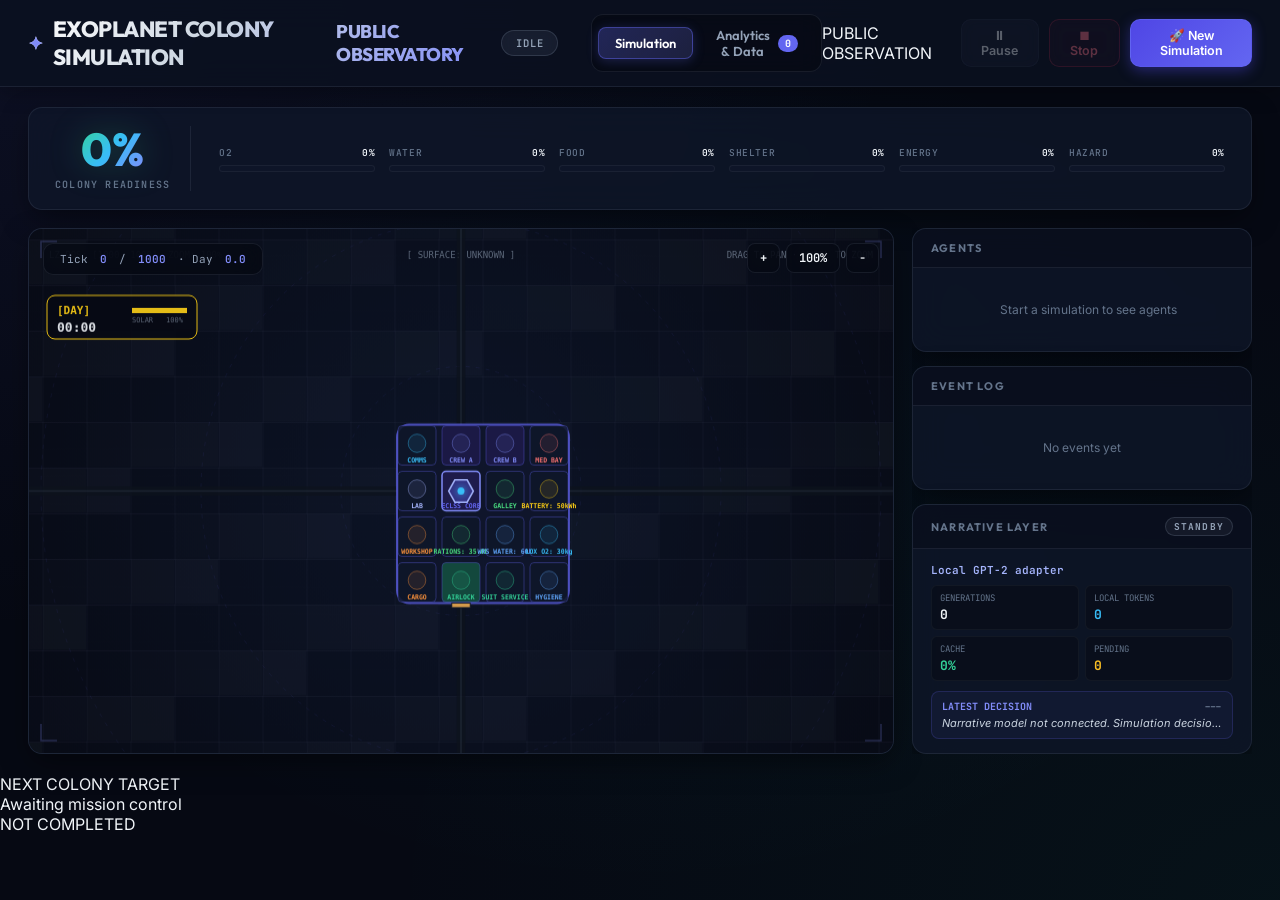
==== commit fb5f7a50: "frontendfix1" ====
--- a/frontend/index.html
+++ b/frontend/index.html
@@ -1462,14 +1462,17 @@
     <!-- Reversible visual experiment: remove these two includes to restore the legacy skin. -->
     <link rel="stylesheet" href="/static/theme-industrial.css?v=15">
     <script src="/static/tactical-industrial.js?v=15"></script>
+    <link rel="stylesheet" href="/static/site-shell.css?v=1">
+    <script defer src="/static/analysis-workspace.js?v=1"></script>
+    <script defer src="/static/public-experience.js?v=1"></script>
 </head>
 
-<body>
+<body class="public-shell">
 
     <!-- HEADER -->
     <header class="header">
         <div class="header-left">
-            <div class="logo">EXOPLANET COLONY SIMULATION</div>
+            <div class="logo"><span class="logo-mark">EXOPLANET COLONY SIMULATION</span><small>PUBLIC OBSERVATORY</small></div>
             <div id="statusBadge" class="status-badge status-idle">IDLE</div>
             <button id="debugModeBadge" class="debug-mode-badge hidden" type="button" onclick="toggleDebugPanel()"
                 aria-controls="debugLoopPanel" aria-expanded="true" title="Show or collapse debug loop details">
@@ -1485,17 +1488,15 @@
                 <button class="nav-tab active" id="tabBtnSim" onclick="switchTab('sim')">
                     <span>Simulation</span>
                 </button>
-                <button class="nav-tab" id="tabBtnNeural" onclick="switchTab('neural')">
-                    <span>LLM Decision Feed</span>
+                <button class="nav-tab" id="tabBtnAnalytics" onclick="switchTab('analytics')">
+                    <span>Analytics &amp; Data</span>
                     <span class="tab-badge" id="neuralBadge">0</span>
-                </button>
-                <button class="nav-tab" id="tabBtnAnalytics" onclick="switchTab('analytics')">
-                    <span>Simulation Analytics</span>
                 </button>
             </div>
         </div>
         <div class="header-controls">
-            <select id="speedSelect" class="speed-select" title="Simulation speed">
+            <div class="observer-status"><span class="observer-dot"></span><span>PUBLIC OBSERVATION</span></div>
+            <select id="speedSelect" class="speed-select" title="Simulation speed" hidden>
                 <option value="0.5">0.5x Yavaş (8.0s)</option>
                 <option value="1" selected>1.0x Normal (4.0s)</option>
                 <option value="2">2.0x Hızlı (2.0s)</option>
@@ -1504,9 +1505,9 @@
                 <option value="25">25x Diagnostic (0.16s)</option>
                 <option value="50">50x Audit (0.08s)</option>
             </select>
-            <button id="btnPause" class="btn" disabled>⏸ Pause</button>
-            <button id="btnStop" class="btn btn-danger" disabled>⏹ Stop</button>
-            <button id="btnStart" class="btn btn-primary" onclick="showModal()">🚀 New Simulation</button>
+            <button id="btnPause" class="btn" disabled hidden>⏸ Pause</button>
+            <button id="btnStop" class="btn btn-danger" disabled hidden>⏹ Stop</button>
+            <button id="btnStart" class="btn btn-primary" onclick="showModal()" hidden>🚀 New Simulation</button>
         </div>
     </header>
 
@@ -1637,45 +1638,44 @@
                     </div>
                 </div>
 
-                <!-- AI-STATUS PANEL -->
+                <!-- LOCAL NARRATIVE STATUS -->
                 <div class="panel">
                     <div class="panel-header">
-                        <span>AI-STATUS</span>
+                        <span>NARRATIVE LAYER</span>
                         <span id="llmEngineBadge"
-                            style="font-size:9.5px;font-family:'JetBrains Mono',monospace;color:#34d399;background:rgba(16,185,129,0.12);padding:2px 8px;border-radius:10px;border:1px solid rgba(16,185,129,0.3);">ONLINE</span>
+                            style="font-size:9.5px;font-family:'JetBrains Mono',monospace;color:#94a3b8;background:rgba(148,163,184,0.08);padding:2px 8px;border-radius:10px;border:1px solid rgba(148,163,184,0.2);">STANDBY</span>
                     </div>
                     <div class="panel-body" id="llmPanel" style="font-size:12px;color:var(--text-secondary)">
                         <div
                             style="font-size:11px;color:#a5b4fc;font-weight:600;margin-bottom:8px;font-family:'JetBrains Mono',monospace;">
-                            <span id="llmModelName">Llama-3.3-70B-Versatile (Groq Pool)</span>
+                            <span id="llmModelName">Local GPT-2 adapter</span>
                         </div>
                         <div
                             style="display:grid;grid-template-columns:1fr 1fr;gap:6px;font-family:'JetBrains Mono',monospace;font-size:11px;">
                             <div
                                 style="background:rgba(0,0,0,0.25);padding:6px 8px;border-radius:6px;border:1px solid rgba(255,255,255,0.04);">
-                                <div style="color:var(--text-muted);font-size:9px;text-transform:uppercase;">API Calls
+                                <div style="color:var(--text-muted);font-size:9px;text-transform:uppercase;">Generations
                                 </div>
                                 <div style="font-size:13px;font-weight:700;color:#f1f5f9;margin-top:2px;" id="llmCalls">
                                     0</div>
                             </div>
                             <div
                                 style="background:rgba(0,0,0,0.25);padding:6px 8px;border-radius:6px;border:1px solid rgba(255,255,255,0.04);">
-                                <div style="color:var(--text-muted);font-size:9px;text-transform:uppercase;">Tokens Used
+                                <div style="color:var(--text-muted);font-size:9px;text-transform:uppercase;">Local Tokens
                                 </div>
                                 <div style="font-size:13px;font-weight:700;color:#38bdf8;margin-top:2px;"
                                     id="llmTokens">0</div>
                             </div>
                             <div
                                 style="background:rgba(0,0,0,0.25);padding:6px 8px;border-radius:6px;border:1px solid rgba(255,255,255,0.04);">
-                                <div style="color:var(--text-muted);font-size:9px;text-transform:uppercase;">Cache Rate
+                                <div style="color:var(--text-muted);font-size:9px;text-transform:uppercase;">Cache
                                 </div>
                                 <div style="font-size:13px;font-weight:700;color:#34d399;margin-top:2px;" id="llmCache">
                                     0%</div>
                             </div>
                             <div
                                 style="background:rgba(0,0,0,0.25);padding:6px 8px;border-radius:6px;border:1px solid rgba(255,255,255,0.04);">
-                                <div style="color:var(--text-muted);font-size:9px;text-transform:uppercase;">Fallback
-                                    Calls</div>
+                                <div style="color:var(--text-muted);font-size:9px;text-transform:uppercase;">Pending</div>
                                 <div style="font-size:13px;font-weight:700;color:#fbbf24;margin-top:2px;"
                                     id="llmFallback">0</div>
                             </div>
@@ -1691,7 +1691,7 @@
                             </div>
                             <div id="llmLastThoughtPreview"
                                 style="font-size:11px;color:#cbd5e1;font-style:italic;line-height:1.3;white-space:nowrap;overflow:hidden;text-overflow:ellipsis;">
-                                Awaiting agent decisions...
+                                Narrative model not connected. Simulation decisions remain active.
                             </div>
                         </div>
                     </div>
@@ -1701,40 +1701,41 @@
     </div>
 
     <!-- ============================================================ -->
-    <!-- TAB 2: LLM DECISION FEED & DIALOGUES VIEW -->
+    <!-- TAB 2A: AGENT, EVENT & DIALOGUE DATA -->
     <!-- ============================================================ -->
     <div id="viewNeural" class="tab-view">
         <div class="neural-container">
 
+            <div id="agentInspectorMount"></div>
+
             <!-- TOP METRICS BANNER -->
             <div class="neural-header-stats">
                 <div class="neural-stat-card">
-                    <div class="neural-stat-lbl">Active Model</div>
-                    <div class="neural-stat-val" id="neuralModelVal" style="font-size:18px;color:#a5b4fc;">Llama-3.3-70B
+                    <div class="neural-stat-lbl">Narrative Model</div>
+                    <div class="neural-stat-val" id="neuralModelVal" style="font-size:18px;color:#a5b4fc;">Local GPT-2
                     </div>
-                    <div style="font-size:11px;color:var(--text-muted);margin-top:2px;">Groq Cloud Inference Engine
+                    <div style="font-size:11px;color:var(--text-muted);margin-top:2px;">Prepared for your fine-tuned local model
                     </div>
                 </div>
                 <div class="neural-stat-card">
-                    <div class="neural-stat-lbl">Total Tokens</div>
+                    <div class="neural-stat-lbl">Local Tokens</div>
                     <div class="neural-stat-val" id="neuralTotalTokens" style="color:#38bdf8;">0</div>
                     <div style="font-size:11px;color:var(--text-muted);margin-top:2px;">Prompt + Completion</div>
                 </div>
                 <div class="neural-stat-card">
-                    <div class="neural-stat-lbl">Logged Decisions</div>
+                    <div class="neural-stat-lbl">Narrative Records</div>
                     <div class="neural-stat-val" id="neuralRecordCount" style="color:#34d399;">0</div>
-                    <div style="font-size:11px;color:var(--text-muted);margin-top:2px;">Strategic, Tactical, Social &
-                        Memory</div>
+                    <div style="font-size:11px;color:var(--text-muted);margin-top:2px;">Dialogue, thought &amp; memory</div>
                 </div>
                 <div class="neural-stat-card">
-                    <div class="neural-stat-lbl">Neural Execution Rate</div>
-                    <div class="neural-stat-val" id="neuralDecisionRate" style="color:#fbbf24;">100%</div>
-                    <div style="font-size:11px;color:var(--text-muted);margin-top:2px;">0 Fallback Overrides</div>
+                    <div class="neural-stat-lbl">Simulation Policy</div>
+                    <div class="neural-stat-val" id="neuralDecisionRate" style="color:#fbbf24;">RL ACTIVE</div>
+                    <div style="font-size:11px;color:var(--text-muted);margin-top:2px;">Authoritative action policy</div>
                 </div>
                 <div class="neural-stat-card">
-                    <div class="neural-stat-lbl">API Key Pool</div>
-                    <div class="neural-stat-val" id="neuralKeyPoolStatus" style="color:#c084fc;">5 Active Keys</div>
-                    <div style="font-size:11px;color:var(--text-muted);margin-top:2px;">Round-robin load balancing</div>
+                    <div class="neural-stat-lbl">Narrative Status</div>
+                    <div class="neural-stat-val" id="neuralKeyPoolStatus" style="color:#c084fc;">Not connected</div>
+                    <div style="font-size:11px;color:var(--text-muted);margin-top:2px;">No hosted language API</div>
                 </div>
             </div>
 
@@ -1751,8 +1752,6 @@
                     <span
                         style="font-size:11px;color:var(--text-muted);text-transform:uppercase;font-weight:700;letter-spacing:0.5px;">Type:</span>
                     <button class="filter-btn active" onclick="setNeuralTypeFilter('all', this)">All</button>
-                    <button class="filter-btn" onclick="setNeuralTypeFilter('strategic', this)">Strategic</button>
-                    <button class="filter-btn" onclick="setNeuralTypeFilter('tactical', this)">Tactical</button>
                     <button class="filter-btn" onclick="setNeuralTypeFilter('dialogue', this)">Dialogue</button>
                     <button class="filter-btn" onclick="setNeuralTypeFilter('reflection', this)">Reflection</button>
                 </div>
@@ -1773,10 +1772,10 @@
                 <div id="neuralFeedEmpty"
                     style="text-align:center;padding:60px 20px;color:var(--text-muted);background:rgba(15,23,42,0.4);border:1px dashed var(--border);border-radius:12px;">
                     <div style="font-size:16px;font-weight:600;color:var(--text-secondary);margin-bottom:6px;">Awaiting
-                        LLM Inference Stream</div>
+                        Agent narrative stream is waiting</div>
                     <div style="font-size:12.5px;max-width:500px;margin:0 auto;line-height:1.5;">
-                        When simulation runs, agent strategic planning, emergency tactical decisions, inter-agent
-                        communications, and memory reflections will stream here in real time.
+                        Actions and reinforcement-learning decisions are live. Conversations, thoughts and reflections
+                        will appear here after the local GPT-2 narrative provider is connected.
                     </div>
                 </div>
             </div>
@@ -1942,6 +1941,21 @@
 
         </div>
     </div>
+
+    <!-- Public planet dispatch transition. The server decides the selected planet. -->
+    <section class="planet-dispatch" id="planetDispatch" aria-live="polite" aria-hidden="true">
+        <div class="planet-dispatch__ambient" aria-hidden="true"></div>
+        <div class="planet-dispatch__panel">
+            <div class="planet-dispatch__eyebrow"><span></span> NEXT COLONY TARGET</div>
+            <div class="planet-dispatch__viewport">
+                <div class="planet-dispatch__name" id="planetDispatchName">Awaiting mission control</div>
+                <div class="planet-dispatch__status" id="planetDispatchStatus">NOT COMPLETED</div>
+            </div>
+            <div class="planet-dispatch__rule"><i></i></div>
+            <div class="planet-dispatch__progress" id="planetDispatchProgress"></div>
+            <div class="planet-dispatch__roster" id="planetDispatchRoster"></div>
+        </div>
+    </section>
 
     <!-- START MODAL -->
     <div class="modal-overlay hidden" id="startModal">
@@ -2063,10 +2077,12 @@
                 ...session,
                 history: Array.isArray(session.history) ? session.history : (debugSession.history || [])
             };
+            window.PlanetDispatch?.update?.(debugSession);
 
             const history = debugSession.history || [];
             const visible = !!debugSession.enabled || history.length > 0;
             const pending = !!debugSession.restart_pending;
+            const phase = debugSession.phase || 'idle';
             const panel = document.getElementById('debugLoopPanel');
             const badge = document.getElementById('debugModeBadge');
             if (panel) {
@@ -2088,6 +2104,10 @@
                 enableControls(true);
                 const pauseButton = document.getElementById('btnPause');
                 if (pauseButton) pauseButton.disabled = true;
+            } else if (phase === 'running') {
+                setStatus('running');
+            } else if (phase === 'paused') {
+                setStatus('paused');
             }
             const remaining = debugSession.restart_in_seconds;
             const countdown = pending && remaining !== null && remaining !== undefined
@@ -2319,6 +2339,14 @@
         // ============================================================
         function updateTick(data) {
             if (data.debug_session) updateDebugSession(data.debug_session);
+            window.AnalysisWorkspace?.update?.(data);
+            if (data.narrative_status) updateLLMStatus(data.narrative_status);
+            if (data.planet && document.getElementById('planetName')) {
+                document.getElementById('planetName').textContent = data.planet;
+            }
+            if (data.debug_session?.max_ticks && document.getElementById('tickMax')) {
+                document.getElementById('tickMax').textContent = data.debug_session.max_ticks;
+            }
             // Tick counter
             const tick = data.tick;
             document.getElementById('tickNum').textContent = tick;
@@ -2388,6 +2416,7 @@
             if (state.debug_session) updateDebugSession(state.debug_session);
             updateTick({
                 tick: state.tick,
+                planet: state.planet,
                 agents: state.agents,
                 colony: state.colony_score,
                 structures: state.structures,
@@ -2403,9 +2432,9 @@
                 colony_production: state.colony_production || {},
             });
 
-            // LLM status
-            if (state.llm_status) {
-                updateLLMStatus(state.llm_status);
+            // Optional local narrative status
+            if (state.narrative_status || state.llm_status) {
+                updateLLMStatus(state.narrative_status || state.llm_status);
             }
         }
 
@@ -2786,7 +2815,7 @@
             const btnNeural = document.getElementById('tabBtnNeural');
             const btnAnalytics = document.getElementById('tabBtnAnalytics');
             if (btnSim) btnSim.classList.toggle('active', tabName === 'sim');
-            if (btnNeural) btnNeural.classList.toggle('active', tabName === 'neural');
+            if (btnNeural) btnNeural.classList.toggle('active', tabName === 'analytics');
             if (btnAnalytics) btnAnalytics.classList.toggle('active', tabName === 'analytics');
 
             // Update tab views
@@ -2794,14 +2823,13 @@
             const viewNeural = document.getElementById('viewNeural');
             const viewAnalytics = document.getElementById('viewAnalytics');
             if (viewSim) viewSim.classList.toggle('active', tabName === 'sim');
-            if (viewNeural) viewNeural.classList.toggle('active', tabName === 'neural');
+            if (viewNeural) viewNeural.classList.toggle('active', tabName === 'analytics');
             if (viewAnalytics) viewAnalytics.classList.toggle('active', tabName === 'analytics');
 
             if (tabName === 'sim') {
                 setTimeout(() => { redrawMap(); }, 50);
-            } else if (tabName === 'neural') {
+            } else if (tabName === 'analytics') {
                 renderNeuralFeed();
-            } else if (tabName === 'analytics') {
                 renderAnalyticsTab();
             }
         }
@@ -2841,29 +2869,30 @@
             const tokens = llm.total_tokens || 0;
             const cache = llm.cache || {};
             const cacheHitPct = ((cache.hit_rate || 0) * 100).toFixed(0) + '%';
-            const fallback = llm.fallback_calls || 0;
-            const model = llm.model || 'Llama-3.3-70B';
-            const isOnline = !llm.all_exhausted;
+            const pending = llm.pending || 0;
+            const model = llm.model || 'gpt2';
+            const status = llm.status || (llm.ready ? 'ready' : 'unconfigured');
+            const isReady = status === 'ready';
 
             // Main screen LLM summary panel
             if (document.getElementById('llmCalls')) document.getElementById('llmCalls').textContent = calls;
             if (document.getElementById('llmTokens')) document.getElementById('llmTokens').textContent = tokens.toLocaleString();
             if (document.getElementById('llmCache')) document.getElementById('llmCache').textContent = cacheHitPct;
-            if (document.getElementById('llmFallback')) document.getElementById('llmFallback').textContent = fallback;
-            if (document.getElementById('llmModelName')) document.getElementById('llmModelName').textContent = `${model} (Groq)`;
+            if (document.getElementById('llmFallback')) document.getElementById('llmFallback').textContent = pending;
+            if (document.getElementById('llmModelName')) document.getElementById('llmModelName').textContent = `${model} · local adapter`;
 
             const badge = document.getElementById('llmEngineBadge');
             if (badge) {
-                if (isOnline) {
-                    badge.textContent = 'ONLINE';
+                if (isReady) {
+                    badge.textContent = 'READY';
                     badge.style.color = '#34d399';
                     badge.style.background = 'rgba(16,185,129,0.12)';
                     badge.style.borderColor = 'rgba(16,185,129,0.3)';
                 } else {
-                    badge.textContent = 'FALLBACK';
-                    badge.style.color = '#fbbf24';
-                    badge.style.background = 'rgba(245,158,11,0.15)';
-                    badge.style.borderColor = 'rgba(245,158,11,0.35)';
+                    badge.textContent = status.toUpperCase();
+                    badge.style.color = '#94a3b8';
+                    badge.style.background = 'rgba(148,163,184,0.08)';
+                    badge.style.borderColor = 'rgba(148,163,184,0.2)';
                 }
             }
 
@@ -2875,8 +2904,10 @@
                 document.getElementById('neuralTotalTokens').textContent = tokens.toLocaleString();
             }
             if (document.getElementById('neuralDecisionRate')) {
-                const rate = calls > 0 ? (((calls - fallback) / calls) * 100).toFixed(0) + '%' : '100%';
-                document.getElementById('neuralDecisionRate').textContent = rate;
+                document.getElementById('neuralDecisionRate').textContent = 'RL ACTIVE';
+            }
+            if (document.getElementById('neuralKeyPoolStatus')) {
+                document.getElementById('neuralKeyPoolStatus').textContent = isReady ? 'Connected' : 'Not connected';
             }
         }
 
@@ -2898,6 +2929,7 @@
         }
 
         function handleEvent(event) {
+            window.AnalysisWorkspace?.event?.(event);
             const type = event.type || '';
             let cls = '';
             if (type === 'death' || type === 'warning') cls = 'death';
@@ -2953,8 +2985,8 @@
                     document.getElementById('llmLastThoughtPreview').textContent = previewText;
                 }
 
-                // Re-render feed if currently on neural tab
-                if (currentTab === 'neural') {
+                // Re-render feed while Analytics & Data is open
+                if (currentTab === 'analytics') {
                     renderNeuralFeed();
                 }
             }
@@ -5467,6 +5499,7 @@
         (async function checkStatus() {
             try {
                 const status = await apiCall('/api/simulation/status');
+                if (status?.debug_session) updateDebugSession(status.debug_session);
                 if (status && status.running) {
                     setStatus(status.paused ? 'paused' : 'running');
                     enableControls(true);
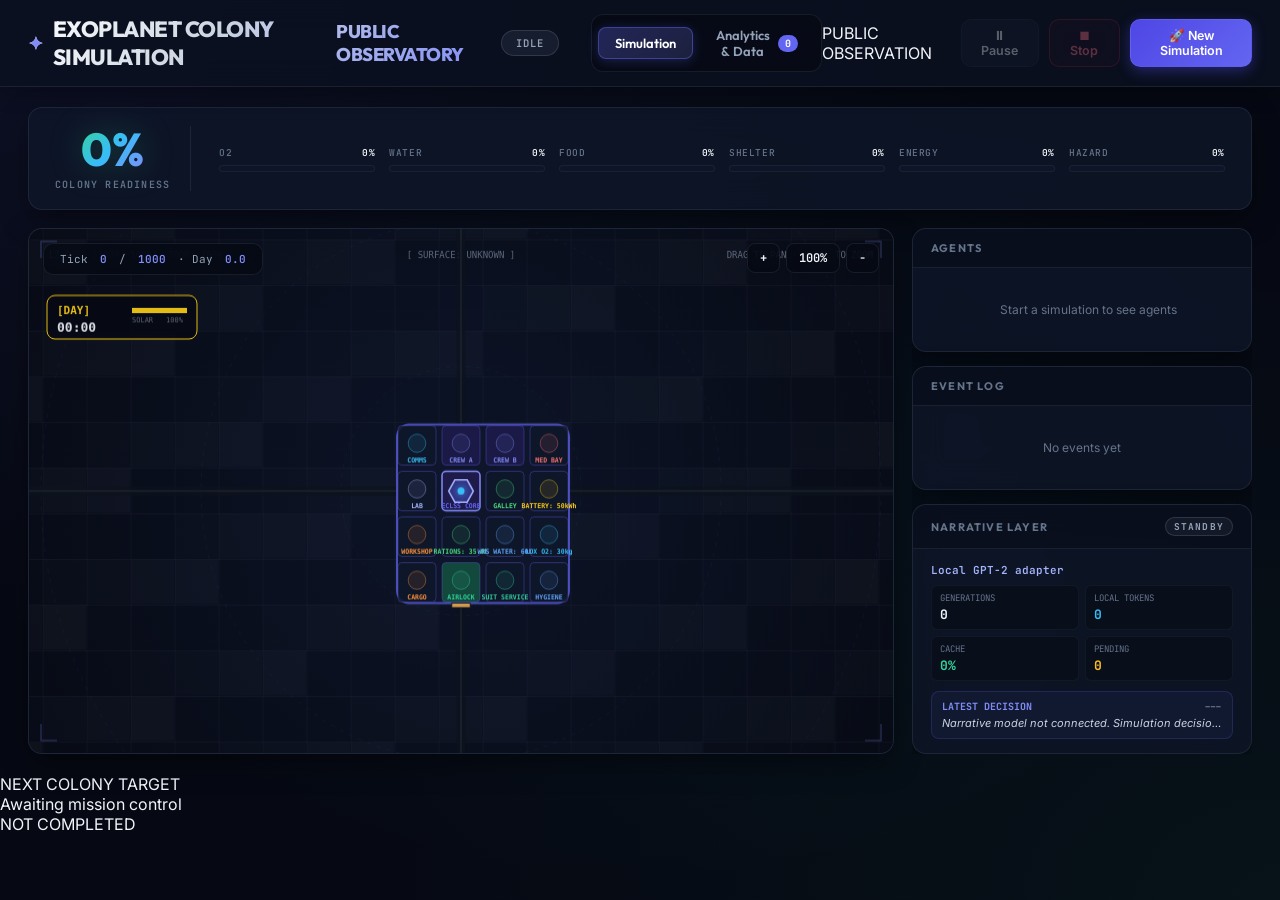
==== commit 761151db: "fixes3" ====
--- a/frontend/index.html
+++ b/frontend/index.html
@@ -3178,7 +3178,11 @@
         }
 
         function drawUtilityNetwork(ctx, network, centerX, centerY, scale, lzX, lzY) {
-            if (!network || !Array.isArray(network.segments) || !network.segments.length) return;
+            if (!network) return;
+            const segments = Array.isArray(network.segments) ? network.segments : [];
+            const constructionSegments = Array.isArray(network.construction_segments)
+                ? network.construction_segments : [];
+            if (!segments.length && !constructionSegments.length) return;
             const powered = network.powered !== false;
             const alpha = powered ? 1.0 : 0.38;
             const toScreen = (x, y) => ({
@@ -3191,11 +3195,29 @@
             ctx.lineCap = 'round';
             ctx.lineJoin = 'round';
 
+            // Surveyed trench sections appear as exposed earth until their
+            // pressure test and burial are complete. The advancing dashed line
+            // makes the crew's physical pipe-installation work visible.
+            if (constructionSegments.length) {
+                ctx.setLineDash([Math.max(3, 5 * mapZoom), Math.max(2, 3 * mapZoom)]);
+                ctx.strokeStyle = 'rgba(190, 128, 62, 0.9)';
+                ctx.lineWidth = Math.max(4, 7 * mapZoom);
+                constructionSegments.forEach(segment => {
+                    const first = toScreen(segment.x1, segment.y1);
+                    const second = toScreen(segment.x2, segment.y2);
+                    ctx.beginPath();
+                    ctx.moveTo(first.x, first.y);
+                    ctx.lineTo(second.x, second.y);
+                    ctx.stroke();
+                });
+                ctx.setLineDash([]);
+            }
+
             // Compacted backfill / service-way corridor. It is wide enough to
             // remain visible below three isolated circuits at low zoom.
             ctx.strokeStyle = `rgba(27, 25, 22, ${0.78 * alpha})`;
             ctx.lineWidth = Math.max(6, 10 * mapZoom);
-            network.segments.forEach(segment => {
+            segments.forEach(segment => {
                 const first = toScreen(segment.x1, segment.y1);
                 const second = toScreen(segment.x2, segment.y2);
                 ctx.beginPath();
@@ -3209,7 +3231,7 @@
                 { offset: 0, color: `rgba(95, 137, 126, ${0.92 * alpha})` },
                 { offset: 2.6, color: `rgba(190, 203, 207, ${0.92 * alpha})` },
             ];
-            network.segments.forEach(segment => {
+            segments.forEach(segment => {
                 const first = toScreen(segment.x1, segment.y1);
                 const second = toScreen(segment.x2, segment.y2);
                 const horizontal = Math.abs(second.x - first.x) >= Math.abs(second.y - first.y);
